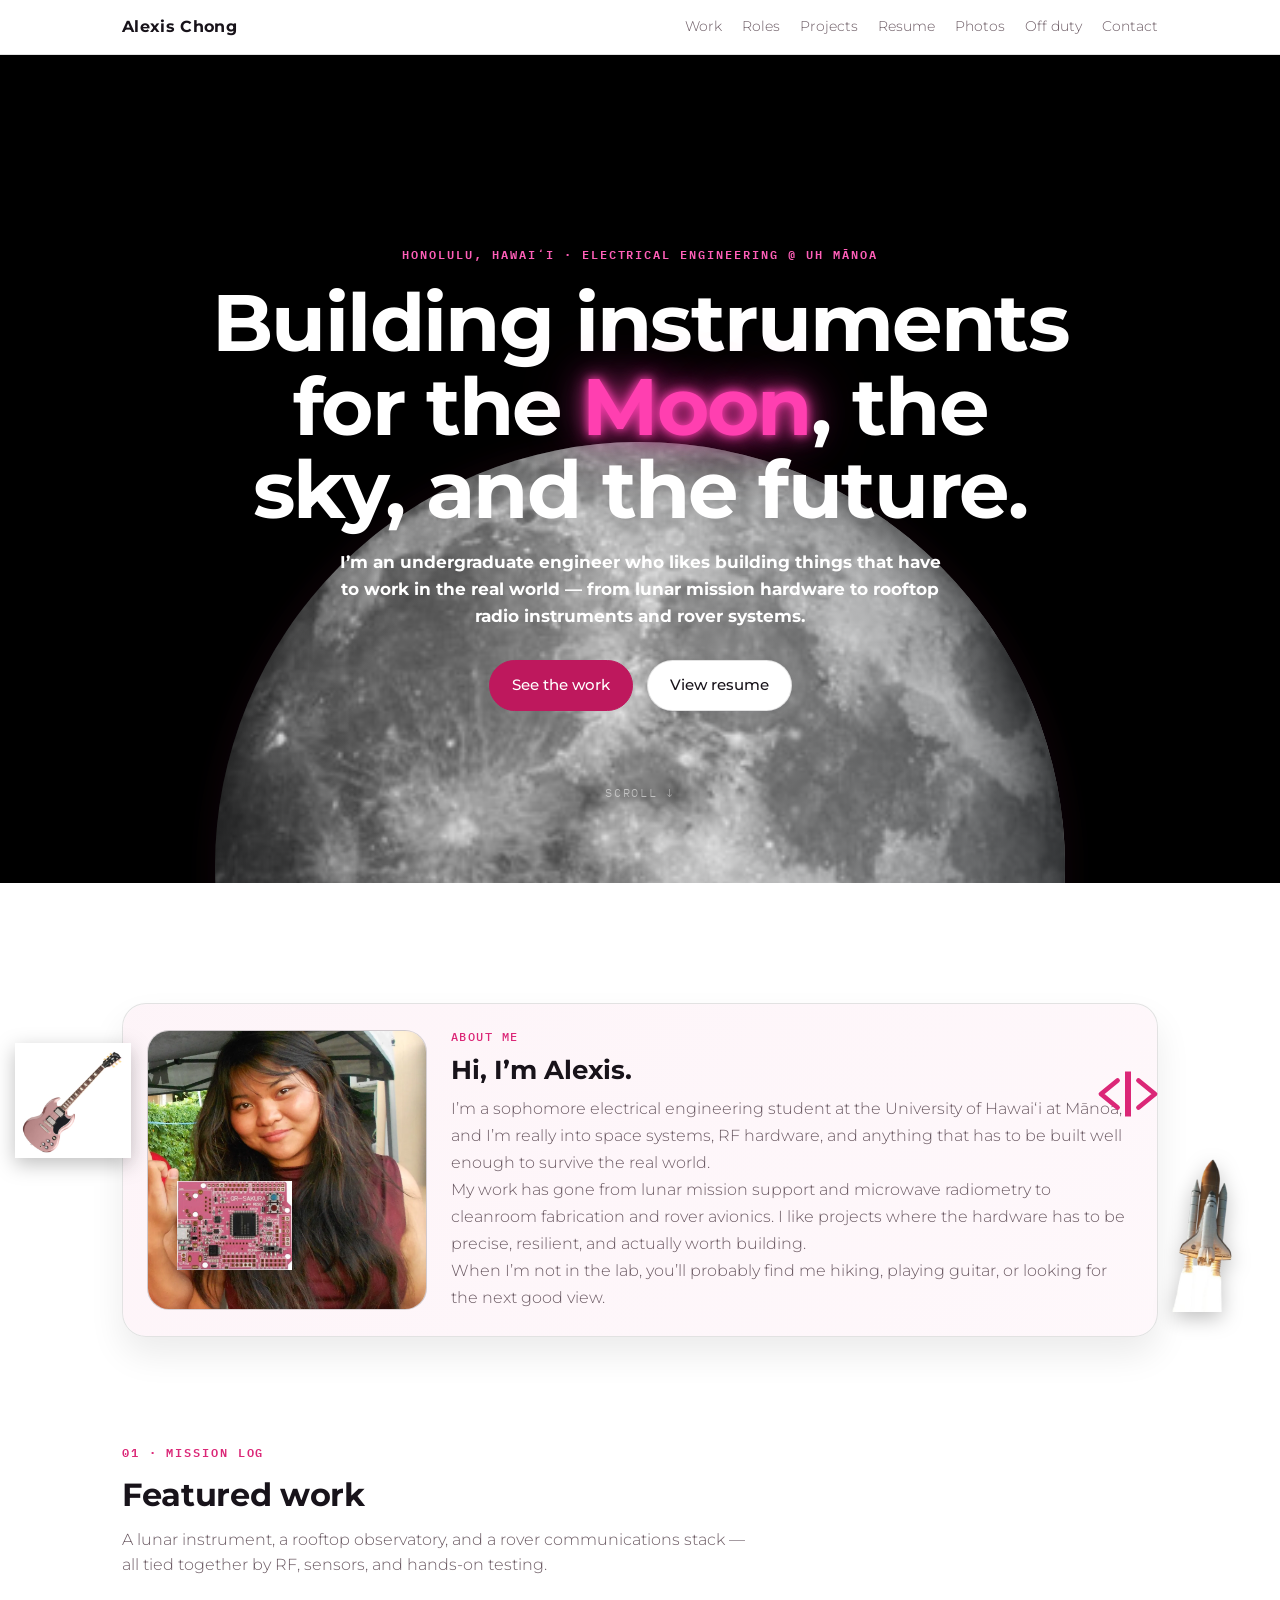
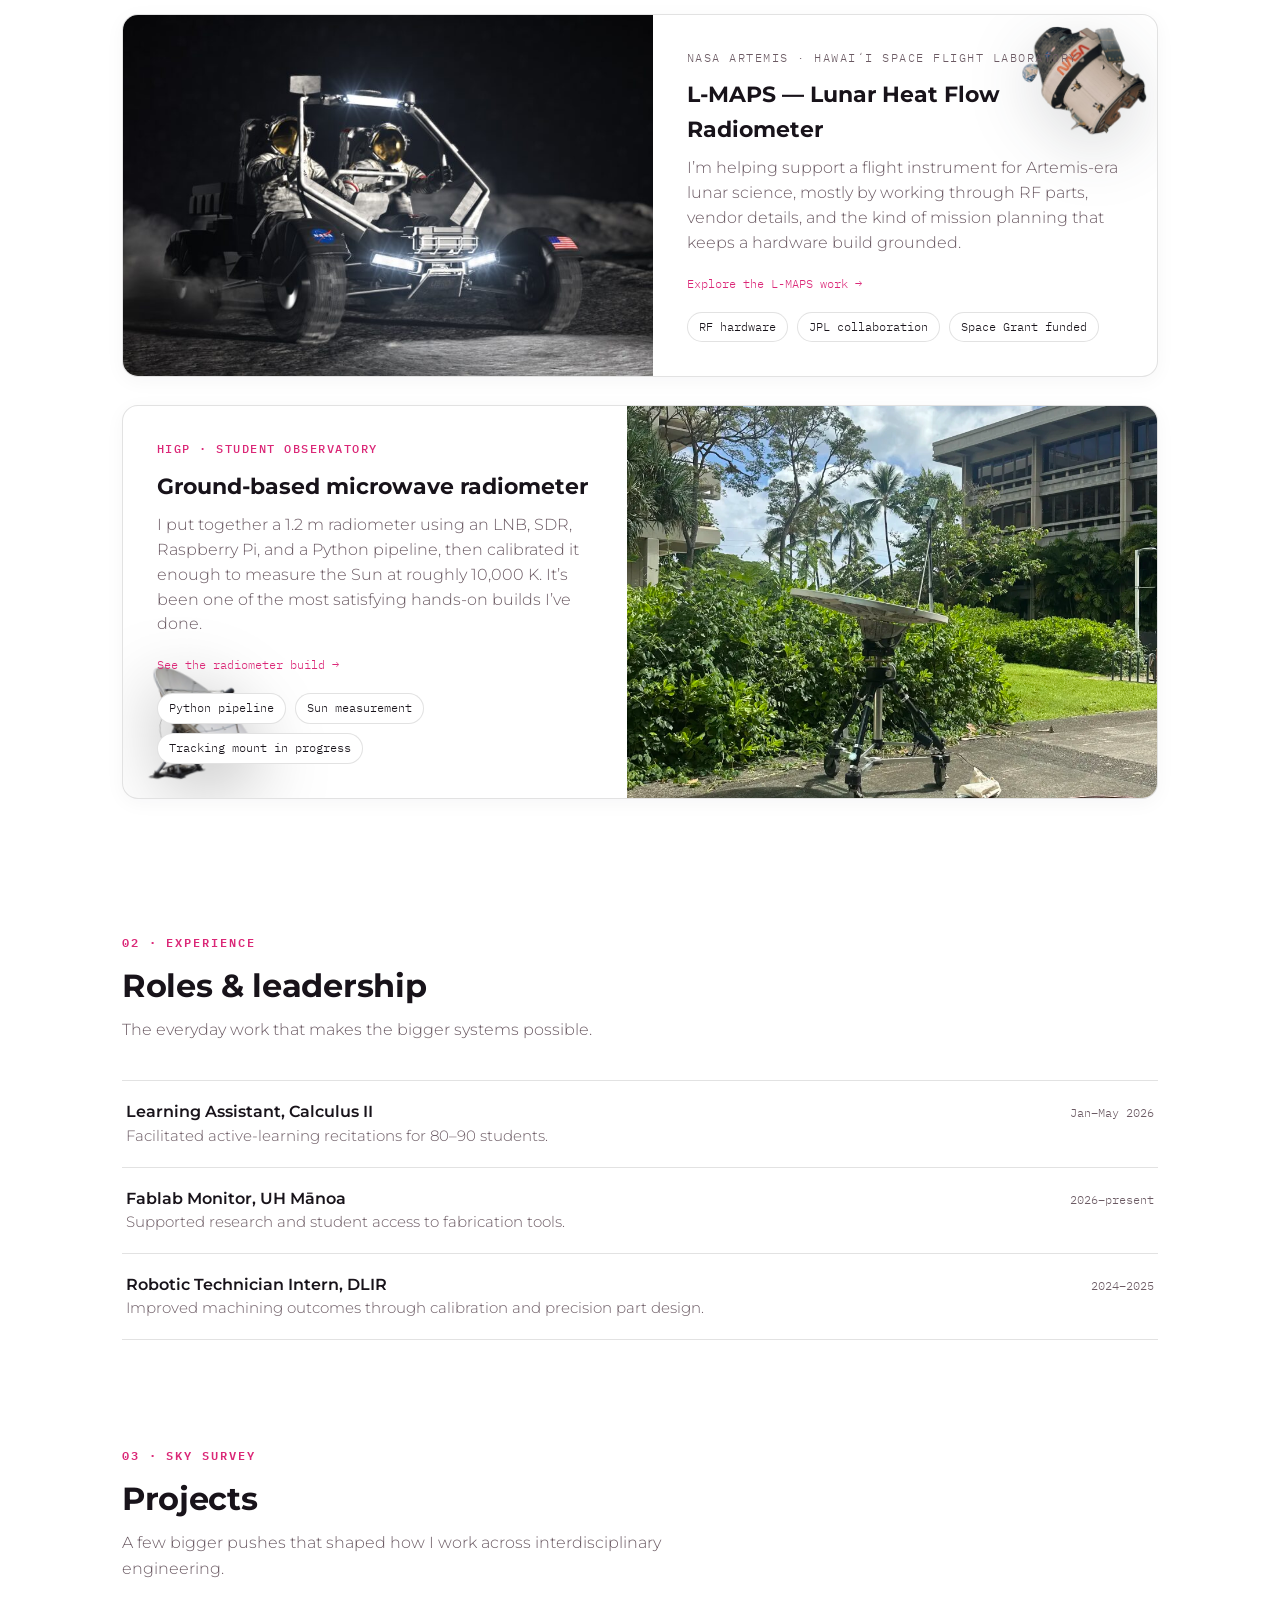
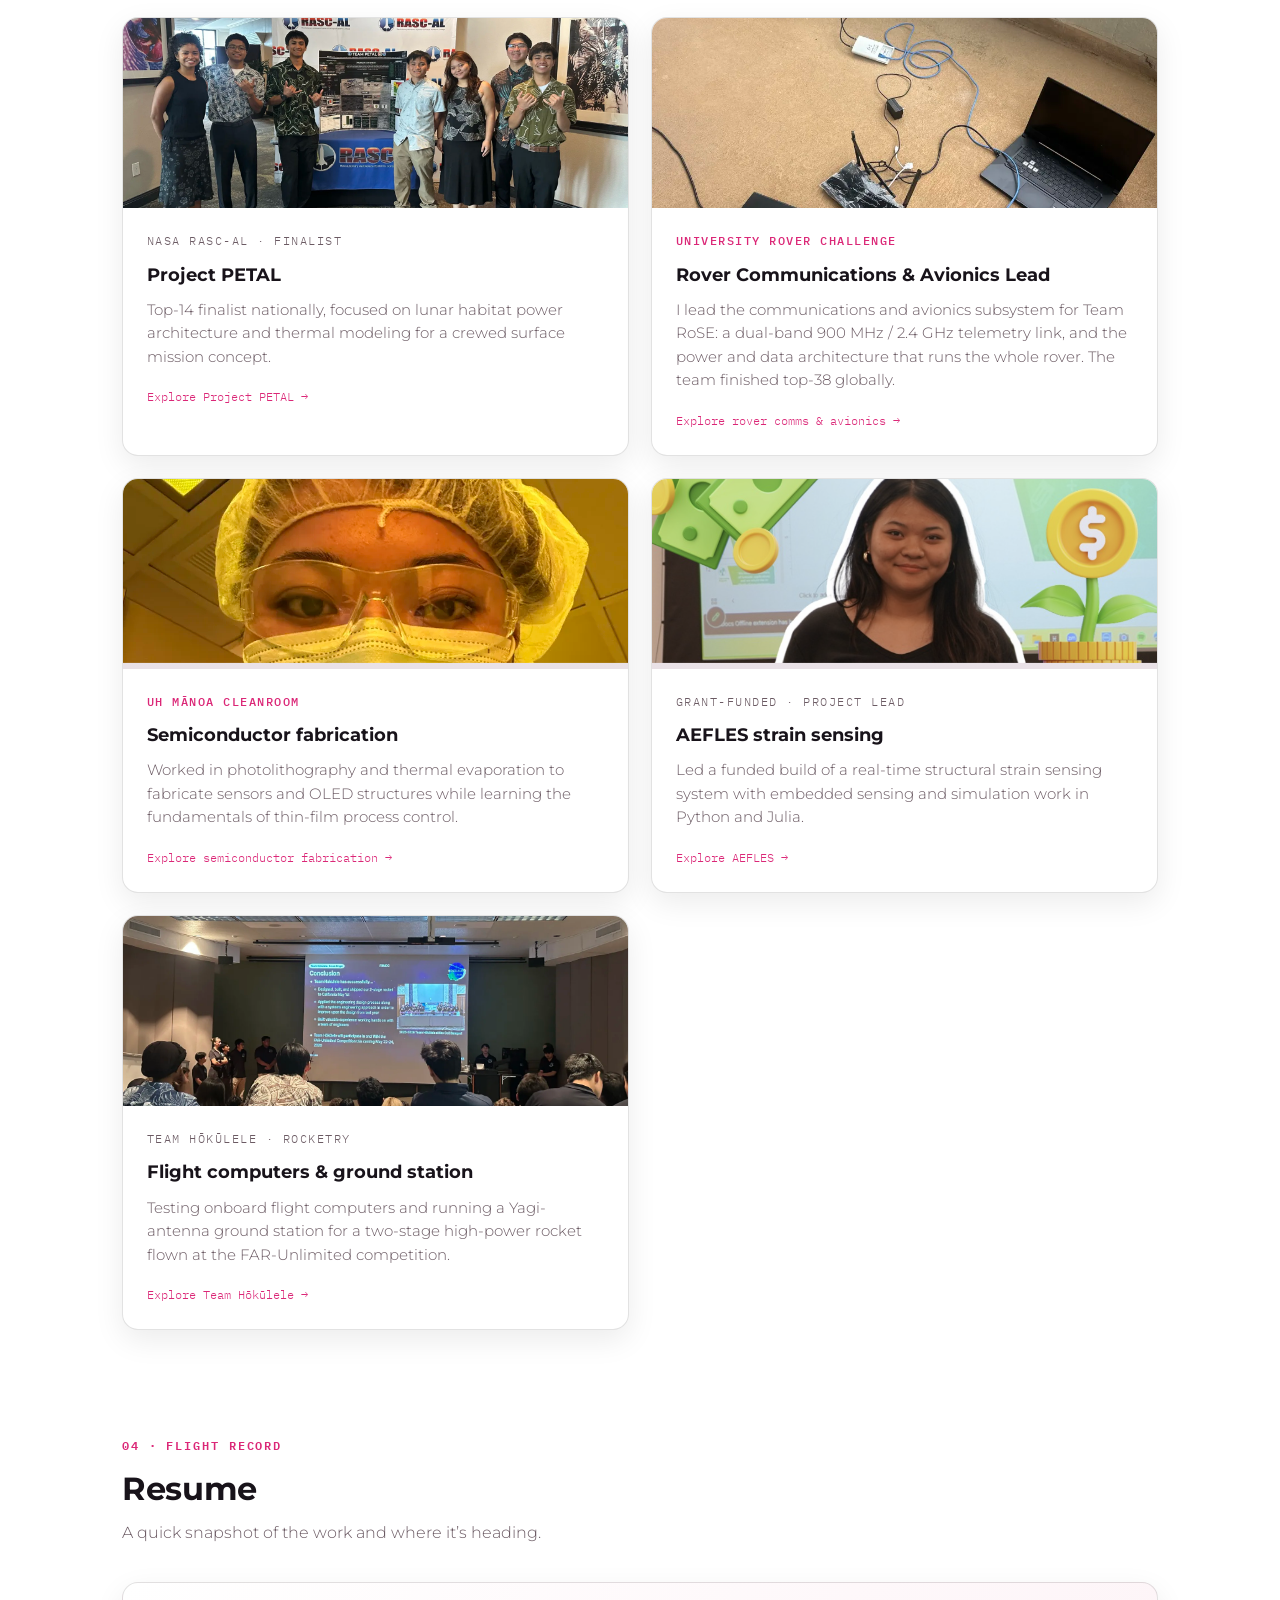
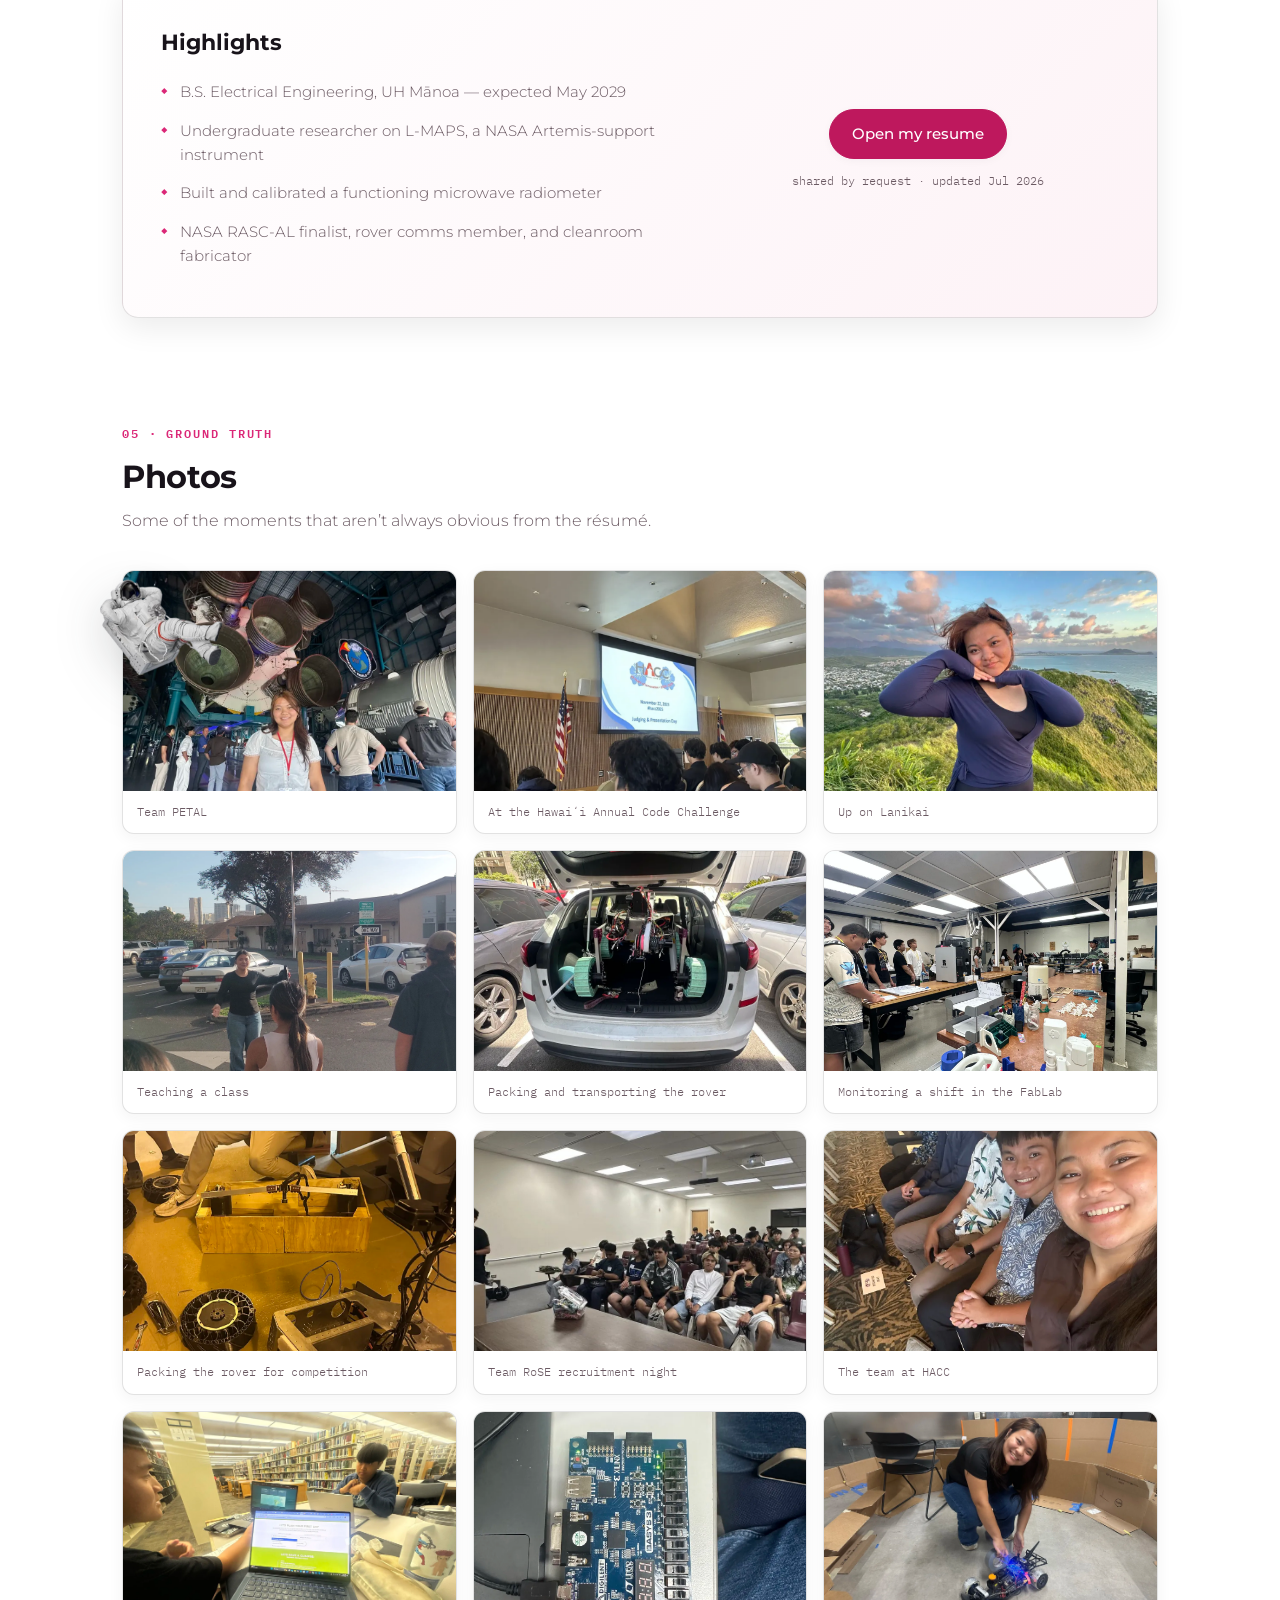
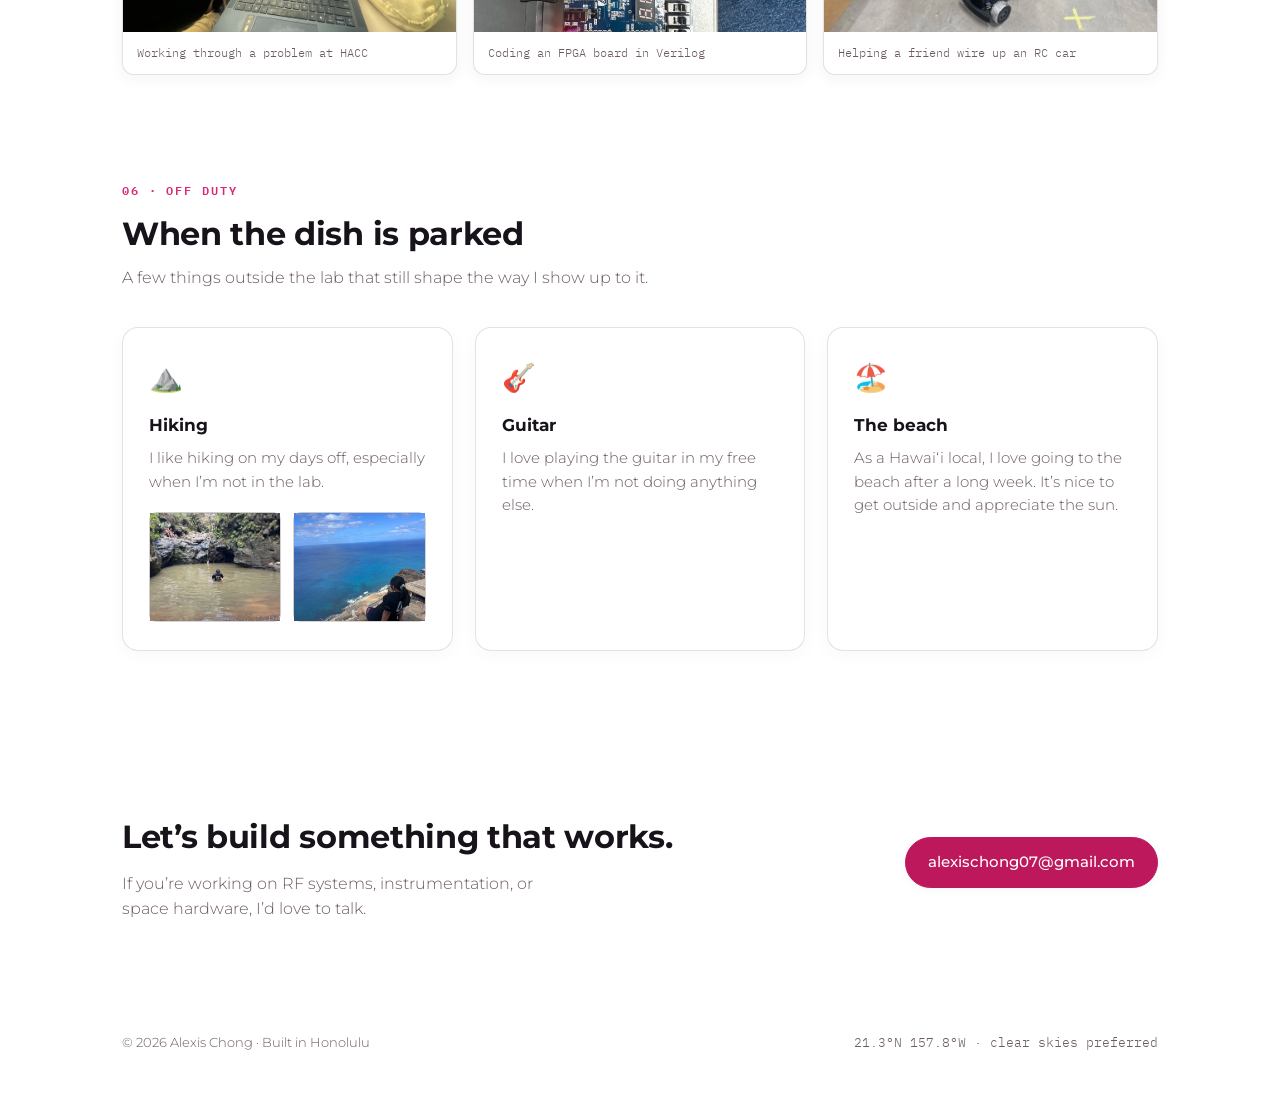
==== index.html @ 292c52f9 "Swap in pink guitar/PCB photos, fix gadget overlap and mobile About layout Replaces the blue guitar " ====
<!DOCTYPE html>
<html lang="en">
<head>
<meta charset="UTF-8">
<meta name="viewport" content="width=device-width, initial-scale=1.0">
<title>Alexis Chong</title>
<link rel="preconnect" href="https://fonts.googleapis.com">
<link rel="preconnect" href="https://fonts.gstatic.com" crossorigin>
<link href="https://fonts.googleapis.com/css2?family=Montserrat:wght@300;400;500;600;700&family=IBM+Plex+Mono:wght@400;500&display=swap" rel="stylesheet">
<style>
  :root{
    --space:#ffffff;        /* page background */
    --space-2:#fdf2f6;      /* soft pink-tinted surface */
    --card:#ffffff;         /* card surface */
    --line:rgba(20,16,20,0.12); /* soft divider lines */
    --moonlight:#18131a;    /* primary text, near-black */
    --dust:#6b5a63;         /* muted descriptive text */
    --solar:#be185d;        /* deep pink accent, used on filled buttons */
    --cold:#db2777;         /* pink highlight, used on text/links */
    --warm-star:#F7C978;    /* warm star accent */
    --radius:16px;
  }
  *{box-sizing:border-box;margin:0;padding:0}
  html{scroll-behavior:smooth}
  @media (prefers-reduced-motion: reduce){
    html{scroll-behavior:auto}
    *,*::before,*::after{animation:none!important;transition:none!important}
  }
  body{
    font-family:'Montserrat',system-ui,sans-serif;font-weight:300;
    background:#ffffff;
    color:var(--moonlight);line-height:1.6;
    overflow-x:hidden;
  }
  h1,h2,h3,.nav-name{font-family:'Montserrat',sans-serif}
  a{color:var(--cold)}
  a:focus-visible{outline:3px solid var(--solar);outline-offset:3px}
  .mono{font-family:'IBM Plex Mono',monospace}
  .wrap{max-width:1080px;margin:0 auto;padding:0 22px}

  /* ---------- nav ---------- */
  nav{position:sticky;top:0;z-index:20;background:rgba(255,255,255,0.86);backdrop-filter:blur(12px);border-bottom:1px solid var(--line)}
  .nav-in{display:flex;justify-content:space-between;align-items:center;padding:14px 22px;max-width:1080px;margin:0 auto}
  .nav-name{font-weight:700;letter-spacing:.02em;text-decoration:none;color:var(--moonlight)}
  .nav-links{display:flex;gap:20px;flex-wrap:wrap}
  .nav-links a{text-decoration:none;color:var(--dust);font-size:.9rem}
  .nav-links a:hover{color:var(--moonlight)}

  /* ---------- hero: the moon ---------- */
  header{position:relative;z-index:1;min-height:92vh;display:flex;flex-direction:column;justify-content:center;overflow:hidden;background:#000000}
  .moon {
    position: absolute;
    left: 50%;
    bottom: -32vw;
    transform: translate(var(--moontx, -50%), var(--moonty, 0px)) scale(var(--moonscale, 1));
    width: 74vw;
    max-width: 850px;
    aspect-ratio: 1;
    border-radius: 50%;
    background-color: transparent;
    /* Actual moon image file in this folder */
    background-image: url('Moon.png'), url('https://upload.wikimedia.org/wikipedia/commons/thumb/e/e1/FullMoon2010.jpg/1024px-FullMoon2010.jpg');
    background-repeat: no-repeat;
    background-size: 150%;
    background-position: center center;
    /* Soft atmospheric scatter shadow tailored for comfortable light mode */
    box-shadow: 0 10px 60px rgba(33, 37, 41, 0.12),
                0 0 40px rgba(219, 39, 119, 0.08),
                inset -20px -20px 60px rgba(0, 0, 0, 0.85);
    transition: transform 0.1s cubic-bezier(0.1, 0.8, 0.2, 1);
    will-change: transform;
  }
  .moon::before { 
    content: "";
    position: absolute;
    inset: 0;
    border-radius: 50%;
    background: radial-gradient(circle at 35% 35%, transparent 20%, rgba(33, 37, 41, 0.3) 55%, rgba(33, 37, 41, 0.8) 100%);
    opacity: 0.9;
    pointer-events: none;
  }
  .hero-copy{position:relative;z-index:2;text-align:center;padding:110px 22px 0}
  .hero-profile{position:relative;z-index:2;display:grid;grid-template-columns:minmax(220px,280px) 1fr;gap:24px;align-items:center;justify-content:center;margin:34px auto 0;padding:24px;max-width:1080px;background:rgba(255,255,255,0.9);backdrop-filter:blur(14px);border:1px solid var(--line);border-radius:24px;box-shadow:0 18px 35px rgba(0,0,0,0.08);}
  .hero-profile::before{content:'';position:absolute;inset:0;border-radius:24px;background:linear-gradient(135deg,rgba(219,39,119,0.05),rgba(236,72,153,0.04));pointer-events:none;}
  .hero-profile>*{position:relative;z-index:2}
  .profile-photo{min-height:260px;border-radius:22px;overflow:hidden;border:1px solid var(--line);background:rgba(0,0,0,0.04);}
  .profile-photo img{position:absolute;inset:0;width:100%;height:100%;object-fit:cover}
  .profile-photo.empty::after{content:attr(data-need);position:absolute;inset:0;display:flex;align-items:center;justify-content:center;text-align:center;padding:18px;font-family:'IBM Plex Mono',monospace;font-size:.88rem;color:var(--dust)}
  .profile-details h3{margin:0 0 12px;font-size:1.6rem;line-height:1.1}
  .profile-details p{margin:0;color:var(--dust);font-size:.99rem;line-height:1.7;max-width:100%}
  .profile-gadgets{position:absolute;inset:0;pointer-events:none}
  .gadget{position:absolute;width:140px;height:140px;border-radius:12px;border:none;background:transparent;box-shadow:none;display:flex;align-items:center;justify-content:center;text-align:center;padding:6px;font-family:'IBM Plex Mono',monospace;font-size:.82rem;color:var(--dust);transition:transform .25s ease,box-shadow .25s ease;pointer-events:auto;animation:floatGadget 7s ease-in-out infinite alternate;}
  .gadget:hover{transform:translateY(-6px) scale(1.05);box-shadow:0 24px 40px rgba(33,37,41,0.12)}
  .gadget:nth-child(1){top:8%;left:-120px}
  .gadget:nth-child(2){top:6%;right:-4%}
  .gadget:nth-child(3){bottom:12%;left:4%}
  .gadget:nth-child(4){bottom:12%;right:-12%}
  @keyframes floatGadget{from{transform:translateY(0px)}to{transform:translateY(-10px)}}
  .artemis-float{
    position:absolute;
    top:18px;
    right:18px;
    width:130px;
    max-width:34%;
    pointer-events:none;
    z-index:2;
    filter:drop-shadow(0 18px 32px rgba(33,37,41,0.16));
    transform:translate(10px,-10px) rotate(0deg) scale(1);
    opacity:1;
  }
  .satellite-dish{
    position:absolute;
    left:14px;
    bottom:18px;
    width:120px;
    max-width:24%;
    background:transparent;
    pointer-events:none;
    z-index:1;
    transform:rotate(-6deg);
    filter:drop-shadow(0 22px 38px rgba(0, 0, 0, 0.35));
  }

  .satellite-dish.blastoff{
    animation:blastoffDish 1.8s ease-out forwards;
  }

  @keyframes blastoffDish{
    0%{transform:rotate(-6deg) translate(0,0) scale(1);opacity:1}
    40%{transform:rotate(-3deg) translate(6px,16px) scale(1.02);opacity:1}
    70%{transform:rotate(-2deg) translate(24px,82px) scale(1.06);opacity:1}
    100%{transform:rotate(0deg) translate(72px,220px) scale(1.12);opacity:0.1}
  }
  .artemis-float.blastoff{
    animation:blastoff 1.1s ease-in-out forwards;
  }
  @keyframes blastoff{
    0%{transform:translate(10px,-10px) rotate(0deg) scale(1);opacity:1}
    40%{transform:translate(16px,-34px) rotate(6deg) scale(1.08);opacity:1}
    70%{transform:translate(40px,-120px) rotate(10deg) scale(1.16);opacity:0.8}
    100%{transform:translate(120px,-280px) rotate(15deg) scale(1.3);opacity:0}
  }
  .eyebrow{font-family:'IBM Plex Mono',monospace;font-size:.78rem;letter-spacing:.16em;color:#ff5fb8;text-transform:uppercase;font-weight:600}
  h1{font-size:clamp(2.7rem,7.5vw,5rem);font-weight:700;letter-spacing:-.02em;line-height:1.04;margin:16px auto 18px;max-width:860px;color:#ffffff}
  h1 .glow{
    color:#ff3fb0;
    text-shadow:
      0 0 8px rgba(255,63,176,0.95),
      0 0 18px rgba(255,63,176,0.8),
      0 0 36px rgba(255,63,176,0.6),
      0 0 64px rgba(255,63,176,0.4);
  }
  .tagline{max-width:620px;margin:0 auto;color:#ffffff;font-size:1.06rem;font-weight:700}
  .hero-ctas{margin-top:30px;display:flex;gap:14px;justify-content:center;flex-wrap:wrap;align-items:center}

  .btn{
    display:inline-block;padding:12px 22px;border-radius:999px;text-decoration:none;
    font-weight:500;font-size:.95rem;
    border:1.5px solid var(--line);color:var(--moonlight);background:var(--card);
    box-shadow: 0 2px 8px rgba(33, 37, 41, 0.04);
    transition:transform .15s ease, background .15s ease, border-color .15s ease, box-shadow .15s ease;
  }
  .btn:hover{transform:translateY(-2px);border-color:var(--cold);box-shadow: 0 4px 12px rgba(219, 39, 119, 0.12)}
  .btn.primary{background:var(--solar);border-color:var(--solar);color:#ffffff}
  .btn.primary:hover{background:#9d174d;border-color:#9d174d;box-shadow: 0 4px 12px rgba(33, 37, 41, 0.15)}
  .scroll-hint{position:relative;z-index:2;text-align:center;margin-top:8vh;color:rgba(255,255,255,0.55);font-family:'IBM Plex Mono',monospace;font-size:.75rem;letter-spacing:.14em}

  /* ---------- sections ---------- */
  main{position:relative;z-index:1;display:flex;flex-direction:column}
  #about{order:1}
  #work{order:2}
  #experience{order:3}
  #projects{order:4}
  #resume{order:5}
  #photos{order:6}
  #offduty{order:7}
  #contact{order:8}
  section{padding:86px 0 20px}
  .sec-eyebrow{font-family:'IBM Plex Mono',monospace;font-size:.74rem;letter-spacing:.16em;text-transform:uppercase;color:var(--cold);font-weight:600}
  h2{font-size:2rem;font-weight:700;letter-spacing:-.01em;margin:8px 0 6px;color:var(--moonlight)}
  .sec-note{color:var(--dust);max-width:640px;margin-bottom:36px}

  .feature{
    position:relative;
    display:grid;grid-template-columns:1.05fr 1fr;
    background:var(--card);border:1px solid var(--line);border-radius:var(--radius);
    overflow:hidden;margin-bottom:28px;
    box-shadow: 0 4px 20px rgba(33, 37, 41, 0.04);
  }
  .artemis-float{
    position:absolute;
    top:18px;
    right:18px;
    width:130px;
    max-width:34%;
    pointer-events:none;
    z-index:2;
    filter:drop-shadow(0 18px 32px rgba(33,37,41,0.16));
    transform:translate(10px,-10px) rotate(0deg) scale(1);
    opacity:1;
  }
  @media (max-width: 900px) {
    .artemis-float{display:none}
  }
  .feature:nth-of-type(even){grid-template-columns:1fr 1.05fr}
  .feature:nth-of-type(even) .shot{order:2}
  .shot{position:relative;min-height:280px;background:linear-gradient(180deg,#f3edf0,#e9e1e6);}
  .shot img{position:absolute;inset:0;width:100%;height:100%;object-fit:cover}
  .shot.empty::after{
    content:attr(data-need);
    position:absolute;inset:14px;border:2px dashed var(--line);border-radius:12px;
    display:flex;align-items:center;justify-content:center;text-align:center;padding:20px;
    font-family:'IBM Plex Mono',monospace;font-size:.8rem;color:var(--dust);
  }
  .feat-body{padding:34px;display:flex;flex-direction:column;position:relative;z-index:2}
  .tag{font-family:'IBM Plex Mono',monospace;font-size:.72rem;letter-spacing:.13em;text-transform:uppercase;color:var(--dust);margin-bottom:10px}
  .tag.cold{color:var(--cold);font-weight:500}
  h3{font-size:1.35rem;font-weight:700;margin-bottom:10px;color:var(--moonlight)}
  .feat-body p{color:var(--dust);font-size:.97rem}
  .facts{margin-top:auto;padding-top:18px;display:flex;gap:9px;flex-wrap:wrap}
  .fact{font-family:'IBM Plex Mono',monospace;font-size:.73rem;padding:5px 11px;border:1px solid var(--line);border-radius:999px;color:var(--moonlight);background:var(--space)}

  .grid{display:grid;grid-template-columns:repeat(2,1fr);gap:22px}
  .cardp{background:#ffffff;border:1px solid var(--line);border-radius:var(--radius);overflow:hidden;display:flex;flex-direction:column;box-shadow: 0 10px 30px rgba(0,0,0,0.08)}
  .cardp .shot{min-height:190px}
  .cardp .feat-body{padding:24px}
  .cardp h3{font-size:1.1rem}
  .cardp p{font-size:.92rem}
  .detail-link{display:inline-block;margin-top:18px;font-family:'IBM Plex Mono',monospace;font-size:.78rem;text-decoration:none;color:var(--cold)}
  .detail-link:hover{text-decoration:underline}

  .also{margin-top:38px;border-top:1px solid var(--line)}
  .also-row{display:grid;grid-template-columns:1fr auto;gap:8px;padding:18px 4px;border-bottom:1px solid var(--line);align-items:baseline}
  .also-row strong{font-weight:600;color:var(--moonlight)}
  .also-row span{display:block;color:var(--dust);font-size:.92rem}
  .also-row .mono{color:var(--dust);font-size:.78rem;white-space:nowrap}

  /* ---------- resume ---------- */
  .resume-card{
    background:linear-gradient(135deg, #ffffff, var(--space-2));
    border:1px solid var(--line);border-radius:var(--radius);padding:42px 38px;
    display:grid;grid-template-columns:1.3fr 1fr;gap:34px;align-items:center;
    box-shadow: 0 10px 30px rgba(0, 0, 0, 0.08);
  }
  .resume-list{list-style:none;margin-top:14px}
  .resume-list li{display:flex;gap:12px;padding:7px 0;color:var(--dust);font-size:.95rem}
  .resume-list li::before{content:"◆";color:var(--cold);font-size:.7rem;line-height:1.9}
  .resume-side{text-align:center}
  .resume-side .mono{display:block;color:var(--dust);font-size:.78rem;margin-top:12px}

  /* ---------- gallery ---------- */
  .gallery-wrap{position:relative}
  .gallery{display:grid;grid-template-columns:repeat(3,1fr);gap:16px}
  .gallery figure{background:#ffffff;border:1px solid var(--line);border-radius:12px;overflow:hidden;box-shadow: 0 4px 15px rgba(33, 37, 41, 0.05)}
  .gallery figure img{display:block;width:100%;height:220px;object-fit:cover}
  .gallery figcaption{padding:12px 14px;font-family:'IBM Plex Mono',monospace;font-size:.76rem;color:var(--dust);line-height:1.5}

  /* ---------- off duty ---------- */
  .fun-grid{display:grid;grid-template-columns:repeat(3,1fr);gap:22px;position:relative;z-index:2}
  .fun{background:var(--card);border:1px solid var(--line);border-radius:var(--radius);padding:28px 26px;position:relative;box-shadow: 0 4px 20px rgba(33, 37, 41, 0.03)}
  .fun .emoji{font-size:1.7rem}
  .fun h3{font-size:1.08rem;margin:12px 0 8px;color:var(--moonlight)}
  .fun p,.fun li{color:var(--dust);font-size:.93rem}
  .fun ul{list-style:none;margin-top:6px}
  .fun li{padding:4px 0}
  .fun li::before{content:"— "}
  .hiking-pics{display:grid;grid-template-columns:1fr 1fr;gap:12px;margin-top:18px}
  .hiking-pics .shot{min-height:110px;border-radius:8px;border:1px solid var(--line)}
  .hiking-pics .shot.empty::after{font-size:.65rem;padding:8px}

  /* Floating Astronaut Integration */
  .floating-astronaut {
    position: absolute;
    left: -36px;
    top: -36px;
    width: 150px;
    height: auto;
    pointer-events: none;
    z-index: 10;
    filter: drop-shadow(0 14px 24px rgba(33,37,41,0.18));
    animation: floatAstronaut 8s ease-in-out infinite;
  }
  @keyframes floatAstronaut {
    0% { transform: translateY(0px) rotate(0deg); }
    50% { transform: translateY(-15px) rotate(4deg); }
    100% { transform: translateY(0px) rotate(0deg); }
  }
  @media (max-width: 900px) {
    .floating-astronaut {
      width: 100px;
      top: -20px;
      left: -14px;
    }
  }

  /* ---------- contact/footer ---------- */
  .contact-card{padding:46px 0;display:flex;flex-wrap:wrap;gap:26px;align-items:center;justify-content:space-between}
  .contact-card p{color:var(--dust);max-width:460px;margin-top:8px}
  footer{order:9;padding:44px 0 50px;color:var(--dust);font-size:.84rem;display:flex;justify-content:space-between;flex-wrap:wrap;gap:10px}

  @media (max-width:820px){
    .feature,.feature:nth-of-type(even){grid-template-columns:1fr}
    .feature:nth-of-type(even) .shot{order:0}
    .grid,.fun-grid{grid-template-columns:1fr}
    .gallery{grid-template-columns:repeat(2,1fr)}
    .resume-card{grid-template-columns:1fr}
    .nav-links{display:none}
    .also-row{grid-template-columns:1fr}
    .moon{width:130vw;bottom:-58vw}
    .hero-profile{grid-template-columns:1fr}
    .profile-photo{min-height:320px}
    .profile-gadgets{display:none}
  }
</style>
</head>
<body>
<nav>
  <div class="nav-in">
    <a class="nav-name" href="#top">Alexis Chong</a>
    <div class="nav-links">
      <a href="#work">Work</a>
      <a href="#experience">Roles</a>
      <a href="#projects">Projects</a>
      <a href="#resume">Resume</a>
      <a href="#photos">Photos</a>
      <a href="#offduty">Off duty</a>
      <a href="#contact">Contact</a>
    </div>
  </div>
</nav>

<header id="top">
  <div class="hero-copy">
    <div class="eyebrow">Honolulu, Hawai&#699;i &middot; Electrical Engineering @ UH M&#257;noa</div>
    <h1>Building instruments<br>for the <span class="glow">Moon</span>, the sky, and the future.</h1>
    <p class="tagline">I’m an undergraduate engineer who likes building things that have to work in the real world — from lunar mission hardware to rooftop radio instruments and rover systems.</p>
    <div class="hero-ctas">
      <a class="btn primary" href="#work">See the work</a>
      <a class="btn" href="#resume">View resume</a>
    </div>
  </div>
  <div class="scroll-hint">SCROLL &darr;</div>
  <div class="moon" id="moon" aria-hidden="true"></div>
</header>

<main class="wrap">
  <section id="about">
    <div class="hero-profile">
      <figure class="profile-photo shot">
        <img src="Alexis.webp" alt="Portrait of Alexis Chong" onerror="this.parentElement.classList.add('empty');this.remove()">
      </figure>
      <div class="profile-details">
        <div class="tag cold">About me</div>
        <h3>Hi, I’m Alexis.</h3>
        <p>I’m a sophomore electrical engineering student at the University of Hawai&#699;i at M&#257;noa, and I’m really into space systems, RF hardware, and anything that has to be built well enough to survive the real world.</p>
        <p>My work has gone from lunar mission support and microwave radiometry to cleanroom fabrication and rover avionics. I like projects where the hardware has to be precise, resilient, and actually worth building.</p>
        <p>When I’m not in the lab, you’ll probably find me hiking, playing guitar, or looking for the next good view.</p>
      </div>
      <div class="profile-gadgets" aria-hidden="true">
        <div class="gadget" title="Guitar">
          <img src="guitar gadget.jpg" alt="Guitar" style="width:90%;height:auto;object-fit:cover;filter:drop-shadow(0 6px 10px rgba(0,0,0,0.25))">
        </div>
        <div class="gadget" title="Coding">
          <svg width="72" height="72" viewBox="0 0 24 24" fill="none" xmlns="http://www.w3.org/2000/svg" aria-hidden="true">
            <path d="M8.5 7.5L3 12l5.5 4.5" stroke="#db2777" stroke-width="1.6" stroke-linecap="round" stroke-linejoin="round"/>
            <path d="M15.5 7.5L21 12l-5.5 4.5" stroke="#db2777" stroke-width="1.6" stroke-linecap="round" stroke-linejoin="round"/>
            <path d="M13 4.5H11v15h2v-15z" fill="#db2777"/>
          </svg>
        </div>
        <div class="gadget" title="PCB">
          <img src="PCB gadget.jpg" alt="PCB" style="width:90%;height:auto;object-fit:cover;filter:drop-shadow(0 6px 10px rgba(0,0,0,0.25))">
        </div>
        <div class="gadget" title="Rocket">
          <img src="Rocket.png" alt="Rocket" style="width:90%;height:auto;object-fit:cover;filter:drop-shadow(0 6px 10px rgba(0,0,0,0.25))">
        </div>
      </div>
    </div>
  </section>

  <section id="work">
    <div class="sec-eyebrow">01 &middot; Mission log</div>
    <h2>Featured work</h2>
    <p class="sec-note">A lunar instrument, a rooftop observatory, and a rover communications stack — all tied together by RF, sensors, and hands-on testing.</p>

    <article class="feature">
      <figure class="shot">
        <img src="L-MAPS.jpeg" alt="L-MAPS mission imagery" onerror="this.parentElement.classList.add('empty');this.remove()">
      </figure>
      <img class="artemis-float" src="Artemis.png" alt="Artemis spacecraft floating near the L-MAPS instrument" onerror="this.remove()">
      <div class="feat-body">
        <div class="tag">NASA Artemis &middot; Hawai&#699;i Space Flight Laboratory</div>
        <h3>L-MAPS — Lunar Heat Flow Radiometer</h3>
        <p>I’m helping support a flight instrument for Artemis-era lunar science, mostly by working through RF parts, vendor details, and the kind of mission planning that keeps a hardware build grounded.</p>
        <a class="detail-link" href="l-maps.html">Explore the L-MAPS work &rarr;</a>
        <div class="facts">
          <span class="fact">RF hardware</span>
          <span class="fact">JPL collaboration</span>
          <span class="fact">Space Grant funded</span>
        </div>
      </div>
    </article>

    <article class="feature">
      <figure class="shot" data-need="add photo → images/radiometer.jpg">
        <img src="Ground Microwave Radiometer.webp" alt="Ground-based microwave radiometer" onerror="this.parentElement.classList.add('empty');this.remove()">
      </figure>
      <div class="feat-body">
        <div class="tag cold">HIGP &middot; Student observatory</div>
        <h3>Ground-based microwave radiometer</h3>
        <p>I put together a 1.2 m radiometer using an LNB, SDR, Raspberry Pi, and a Python pipeline, then calibrated it enough to measure the Sun at roughly 10,000 K. It’s been one of the most satisfying hands-on builds I’ve done.</p>
        <a class="detail-link" href="microwave-radiometer.html">See the radiometer build &rarr;</a>
        <div class="facts">
          <span class="fact">Python pipeline</span>
          <span class="fact">Sun measurement</span>
          <span class="fact">Tracking mount in progress</span>
        </div>
      </div>
      <img class="satellite-dish" src="Satellite dish.png" alt="Hovering satellite dish" onerror="this.remove()">
    </article>
  </section>

  <section id="experience">
    <div class="sec-eyebrow">02 &middot; Experience</div>
    <h2>Roles &amp; leadership</h2>
    <p class="sec-note">The everyday work that makes the bigger systems possible.</p>
    <div class="also">
      <div class="also-row">
        <div><strong>Learning Assistant, Calculus II</strong><span>Facilitated active-learning recitations for 80–90 students.</span></div>
        <div class="mono">Jan–May 2026</div>
      </div>
      <div class="also-row">
        <div><strong>Fablab Monitor, UH M&#257;noa</strong><span>Supported research and student access to fabrication tools.</span></div>
        <div class="mono">2026–present</div>
      </div>
      <div class="also-row">
        <div><strong>Robotic Technician Intern, DLIR</strong><span>Improved machining outcomes through calibration and precision part design.</span></div>
        <div class="mono">2024–2025</div>
      </div>
    </div>
  </section>

  <section id="projects">
    <div class="sec-eyebrow">03 &middot; Sky survey</div>
    <h2>Projects</h2>
    <p class="sec-note">A few bigger pushes that shaped how I work across interdisciplinary engineering.</p>

    <div class="grid">
      <article class="cardp">
        <figure class="shot">
          <img src="Team Petal.webp" alt="Project PETAL team" onerror="this.parentElement.classList.add('empty');this.remove()">
        </figure>
        <div class="feat-body">
          <div class="tag">NASA RASC-AL &middot; Finalist</div>
          <h3>Project PETAL</h3>
          <p>Top-14 finalist nationally, focused on lunar habitat power architecture and thermal modeling for a crewed surface mission concept.</p>
          <a class="detail-link" href="project-petal.html">Explore Project PETAL &rarr;</a>
        </div>
      </article>

      <article class="cardp">
        <figure class="shot">
          <img src="Rover Comms.webp" alt="Rover communications" onerror="this.parentElement.classList.add('empty');this.remove()">
        </figure>
        <div class="feat-body">
          <div class="tag cold">University Rover Challenge</div>
          <h3>Rover Communications &amp; Avionics Lead</h3>
          <p>I lead the communications and avionics subsystem for Team RoSE: a dual-band 900&nbsp;MHz / 2.4&nbsp;GHz telemetry link, and the power and data architecture that runs the whole rover. The team finished top-38 globally.</p>
          <a class="detail-link" href="rover-comms-avionics.html">Explore rover comms &amp; avionics &rarr;</a>
        </div>
      </article>

      <article class="cardp">
        <figure class="shot">
          <img src="Semiconductor Fabrication.webp" alt="Semiconductor fabrication" style="object-position:center 18%;transform:translateY(-8px) scale(1.02);" onerror="this.parentElement.classList.add('empty');this.remove()">
        </figure>
        <div class="feat-body">
          <div class="tag cold">UH M&#257;noa cleanroom</div>
          <h3>Semiconductor fabrication</h3>
          <p>Worked in photolithography and thermal evaporation to fabricate sensors and OLED structures while learning the fundamentals of thin-film process control.</p>
          <a class="detail-link" href="semiconductor-fabrication.html">Explore semiconductor fabrication &rarr;</a>
        </div>
      </article>

      <article class="cardp">
        <figure class="shot">
          <img src="AEFLES.png" alt="Receiving the grant award that funded the AEFLES project" style="object-position:center 18%;transform:translateY(-8px) scale(1.02);" onerror="this.parentElement.classList.add('empty');this.remove()">
        </figure>
        <div class="feat-body">
          <div class="tag">Grant-funded &middot; project lead</div>
          <h3>AEFLES strain sensing</h3>
          <p>Led a funded build of a real-time structural strain sensing system with embedded sensing and simulation work in Python and Julia.</p>
          <a class="detail-link" href="aefles-strain-sensing.html">Explore AEFLES &rarr;</a>
        </div>
      </article>

      <article class="cardp">
        <figure class="shot">
          <img src="Team Hokulele final presentation.webp" alt="Team Hokulele" onerror="this.parentElement.classList.add('empty');this.remove()">
        </figure>
        <div class="feat-body">
          <div class="tag">Team H&#333;k&#363;lele &middot; Rocketry</div>
          <h3>Flight computers &amp; ground station</h3>
          <p>Testing onboard flight computers and running a Yagi-antenna ground station for a two-stage high-power rocket flown at the FAR-Unlimited competition.</p>
          <a class="detail-link" href="team-hokulele.html">Explore Team H&#333;k&#363;lele &rarr;</a>
        </div>
      </article>
    </div>
  </section>

  <section id="resume">
    <div class="sec-eyebrow">04 &middot; Flight record</div>
    <h2>Resume</h2>
    <p class="sec-note">A quick snapshot of the work and where it’s heading.</p>
    <div class="resume-card">
      <div>
        <h3>Highlights</h3>
        <ul class="resume-list">
          <li>B.S. Electrical Engineering, UH M&#257;noa — expected May 2029</li>
          <li>Undergraduate researcher on L-MAPS, a NASA Artemis-support instrument</li>
          <li>Built and calibrated a functioning microwave radiometer</li>
          <li>NASA RASC-AL finalist, rover comms member, and cleanroom fabricator</li>
        </ul>
      </div>
      <div class="resume-side">
        <a class="btn primary" href="https://drive.google.com/file/d/1xn8TT-bGbycK9Ma6-P9hTbKlUeRjtUId/view?usp=sharing" target="_blank" rel="noopener noreferrer">Open my resume</a>
        <span class="mono">shared by request &middot; updated Jul 2026</span>
      </div>
    </div>
  </section>

  <section id="photos">
    <div class="sec-eyebrow">05 &middot; Ground truth</div>
    <h2>Photos</h2>
    <p class="sec-note">Some of the moments that aren’t always obvious from the résumé.</p>
    <div class="gallery-wrap">
    <img src="Astronaut.png" class="floating-astronaut" alt="Astronaut floating over the photo gallery" onerror="this.parentElement.classList.add('empty');this.remove()">
    <div class="gallery">
      <figure><img src="Random Images Team Petal.webp" alt="Team Petal" onerror="this.closest('figure').remove()"><figcaption>Team PETAL</figcaption></figure>
      <figure><img src="Random Images Hawaii Annual Code Challenge.png" alt="Hawaii Annual Code Challenge" onerror="this.closest('figure').remove()"><figcaption>At the Hawai&#699;i Annual Code Challenge</figcaption></figure>
      <figure><img src="Random Images Up on Lanikai.webp" alt="Up on Lanikai" onerror="this.closest('figure').remove()"><figcaption>Up on Lanikai</figcaption></figure>
      <figure><img src="Random Images Teaching a Class.webp" alt="Teaching a class" onerror="this.closest('figure').remove()"><figcaption>Teaching a class</figcaption></figure>
      <figure><img src="Random Images Transporting the Rover.webp" alt="Packing and transporting the rover" onerror="this.closest('figure').remove()"><figcaption>Packing and transporting the rover</figcaption></figure>
      <figure><img src="FabLab Monitoring.webp" alt="Monitoring a shift in the UH M&#257;noa FabLab" onerror="this.closest('figure').remove()"><figcaption>Monitoring a shift in the FabLab</figcaption></figure>
      <figure><img src="Rover packing.webp" alt="Packing the rover for competition" onerror="this.closest('figure').remove()"><figcaption>Packing the rover for competition</figcaption></figure>
      <figure><img src="Team RoSE recruitment meeting.jpg" alt="Team RoSE recruitment meeting" onerror="this.closest('figure').remove()"><figcaption>Team RoSE recruitment night</figcaption></figure>
      <figure><img src="Team at Hawaii Annual Code Challenge.webp" alt="The team at the Hawaii Annual Code Challenge" onerror="this.closest('figure').remove()"><figcaption>The team at HACC</figcaption></figure>
      <figure><img src="Working on Hawaii Annual Code Challenge.webp" alt="Working through a problem at the Hawaii Annual Code Challenge" onerror="this.closest('figure').remove()"><figcaption>Working through a problem at HACC</figcaption></figure>
      <figure><img src="FPGA Verilog board coding.webp" alt="Coding an FPGA dev board in Verilog" onerror="this.closest('figure').remove()"><figcaption>Coding an FPGA board in Verilog</figcaption></figure>
      <figure><img src="RC car electronics help.webp" alt="Wiring up a small RC car's electronics as a favor for a friend" onerror="this.closest('figure').remove()"><figcaption>Helping a friend wire up an RC car</figcaption></figure>
    </div>
    </div>
  </section>

  <section id="offduty">
    <div class="sec-eyebrow">06 &middot; Off duty</div>
    <h2>When the dish is parked</h2>
    <p class="sec-note">A few things outside the lab that still shape the way I show up to it.</p>
    <div class="fun-grid">
      <div class="fun">
        <div class="emoji">⛰️</div>
        <h3>Hiking</h3>
        <p>I like hiking on my days off, especially when I’m not in the lab.</p>
        <div class="hiking-pics">
          <figure class="shot"><img src="Hiking.webp" alt="Hiking" onerror="this.parentElement.classList.add('empty');this.remove()"></figure>
          <figure class="shot"><img src="Hiking (2).webp" alt="Hiking 2" onerror="this.parentElement.classList.add('empty');this.remove()"></figure>
        </div>
      </div>
      <div class="fun">
        <div class="emoji">🎸</div>
        <h3>Guitar</h3>
        <p>I love playing the guitar in my free time when I’m not doing anything else.</p>
      </div>
      <div class="fun">
        <div class="emoji">🏖️</div>
        <h3>The beach</h3>
        <p>As a Hawai&#699;i local, I love going to the beach after a long week. It’s nice to get outside and appreciate the sun.</p>
      </div>
    </div>
  </section>

  <section id="contact">
    <div class="contact-card">
      <div>
        <h2>Let’s build something that works.</h2>
        <p>If you’re working on RF systems, instrumentation, or space hardware, I’d love to talk.</p>
      </div>
      <a class="btn primary" href="mailto:alexischong07@gmail.com">alexischong07@gmail.com</a>
    </div>
  </section>

  <footer>
    <div>&copy; 2026 Alexis Chong &middot; Built in Honolulu</div>
    <div class="mono">21.3&deg;N 157.8&deg;W &middot; clear skies preferred</div>
  </footer>
</main>

<script>
  (function(){
    var reduce = window.matchMedia('(prefers-reduced-motion: reduce)').matches;
    if (reduce) return;
    var moon = document.getElementById('moon');
    function onScroll(){
      var s = Math.min(window.scrollY / (window.innerHeight * 0.8), 1);
      var translateY = s * 80;
      var scale = 1 + (s * 0.7);
      moon.style.setProperty('--moonty', translateY.toFixed(2) + 'px');
      moon.style.setProperty('--moonscale', scale.toFixed(3));
    }
    window.addEventListener('scroll', onScroll, {passive:true});
    onScroll();

    var artemis = document.querySelector('#work .feature .artemis-float');
    if (artemis) {
      var observer = new IntersectionObserver(function(entries, obs) {
        entries.forEach(function(entry) {
          if (entry.isIntersecting && entry.intersectionRatio > 0.25) {
            artemis.classList.add('blastoff');
            obs.disconnect();
          }
        });
      }, {threshold: [0.25], rootMargin: '0px 0px -35% 0px'});
      var artemisFeature = document.querySelector('#work .feature');
      if (artemisFeature) observer.observe(artemisFeature);
    }

    var dish = document.querySelector('#work .feature .satellite-dish');
    if (dish) {
      var dishObserver = new IntersectionObserver(function(entries, obs) {
        entries.forEach(function(entry) {
          if (entry.isIntersecting && entry.intersectionRatio > 0.25) {
            dish.classList.add('blastoff');
            obs.disconnect();
          }
        });
      }, {threshold: [0.25], rootMargin: '0px 0px -35% 0px'});
      var dishFeature = document.querySelector('#work .feature');
      if (dishFeature) dishObserver.observe(dishFeature);
    }
  })();
</script>
</body>
</html>
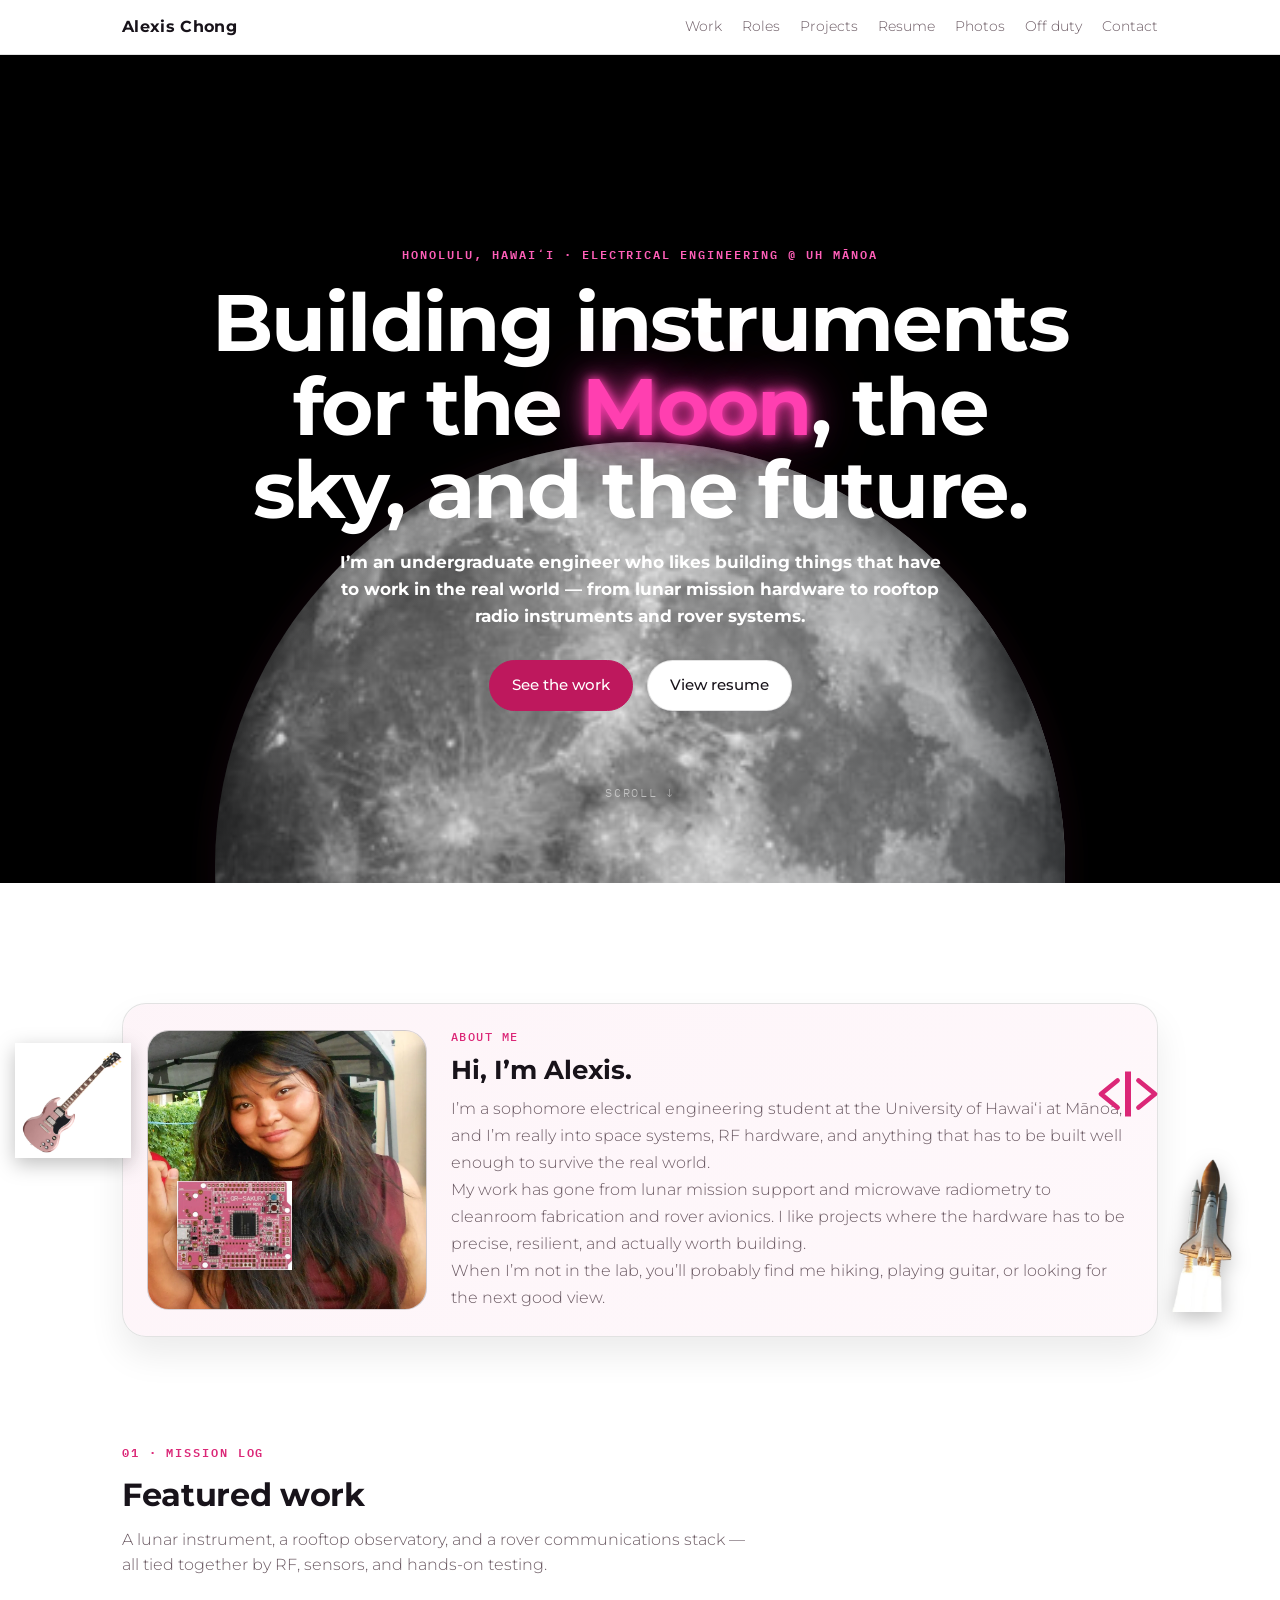
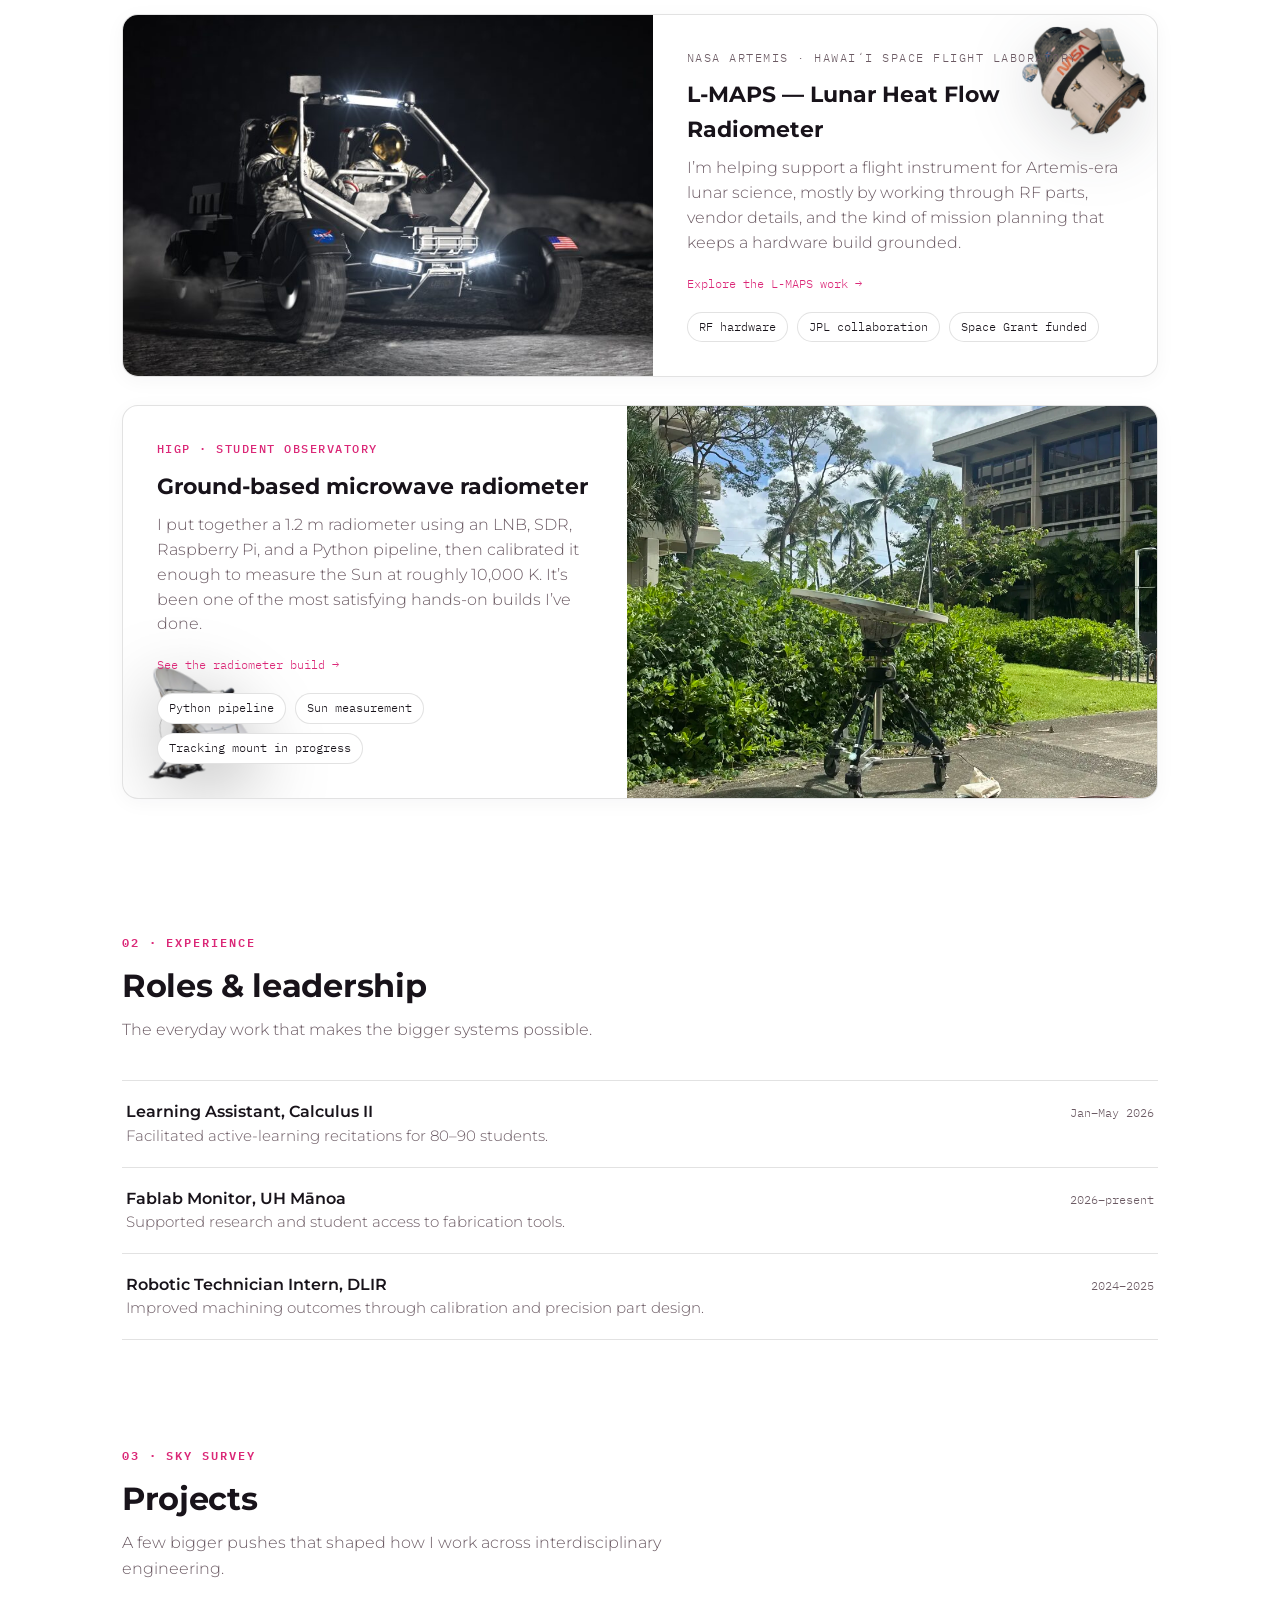
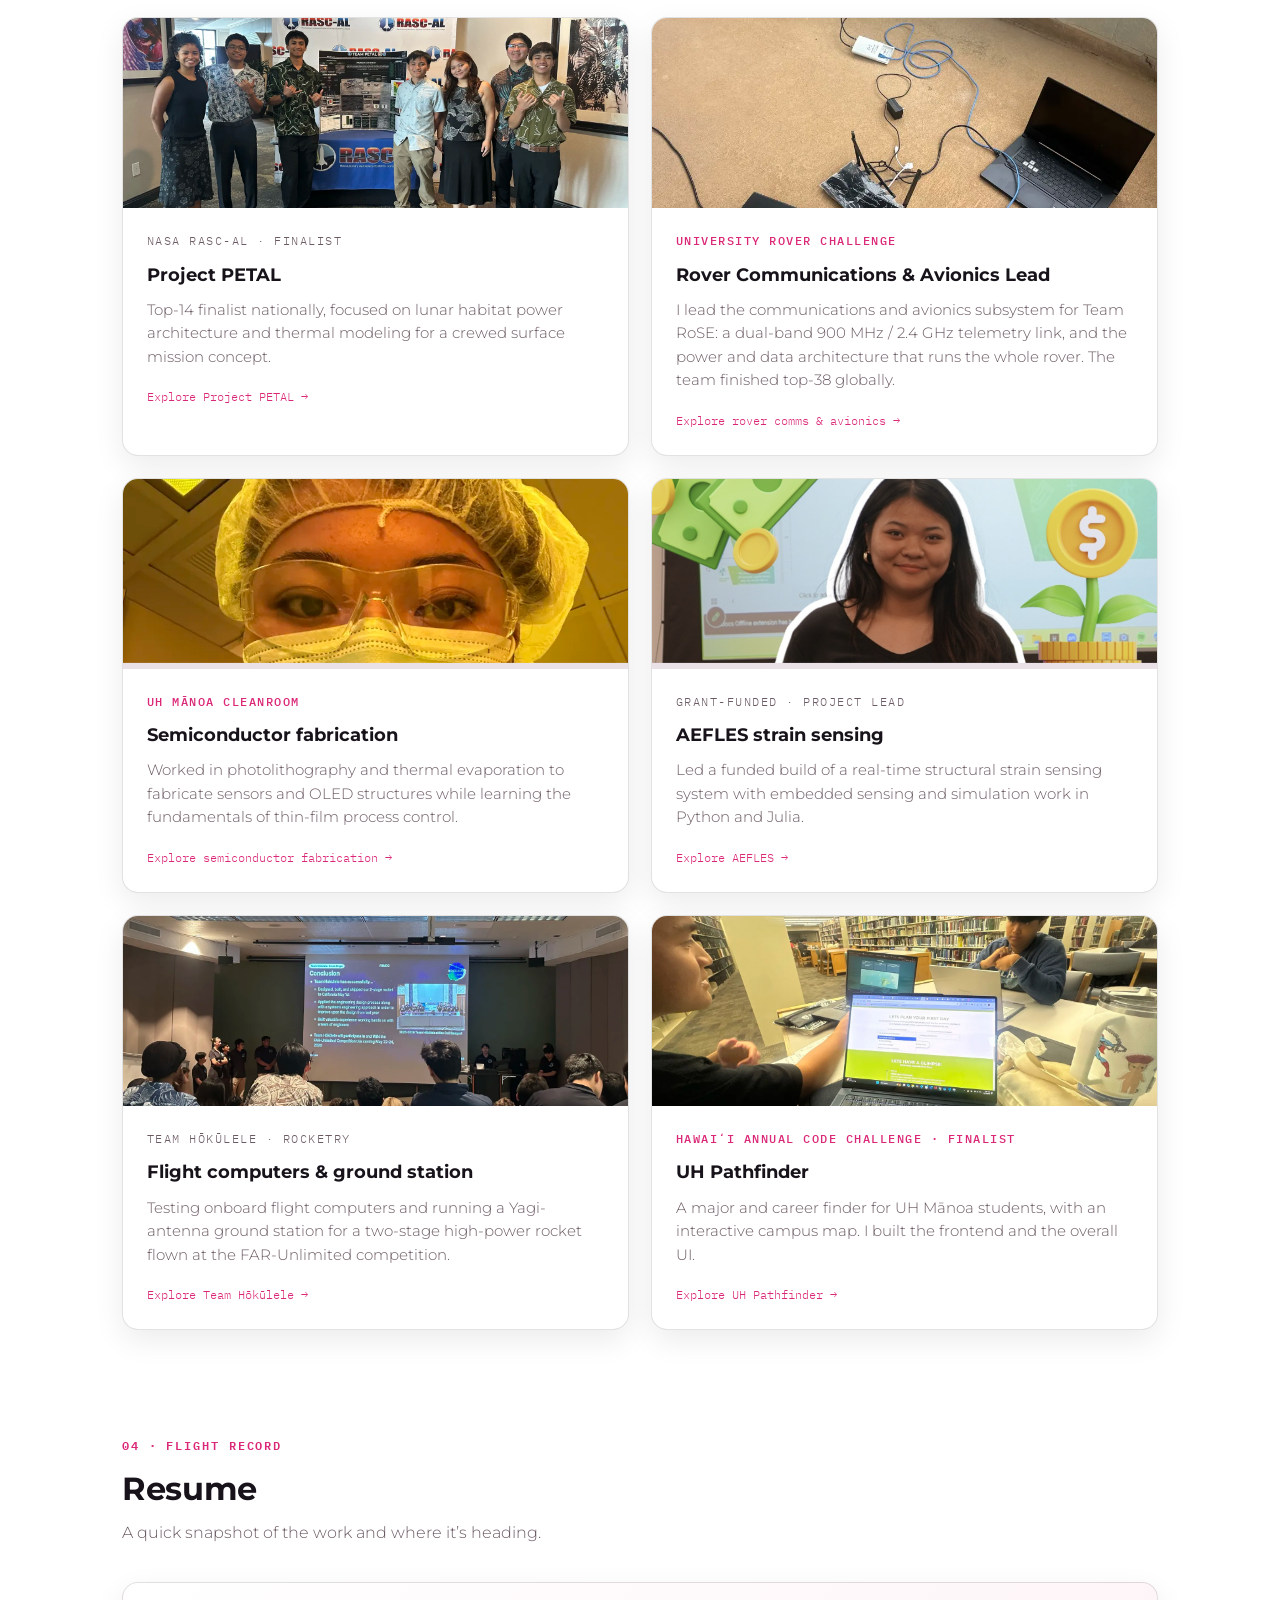
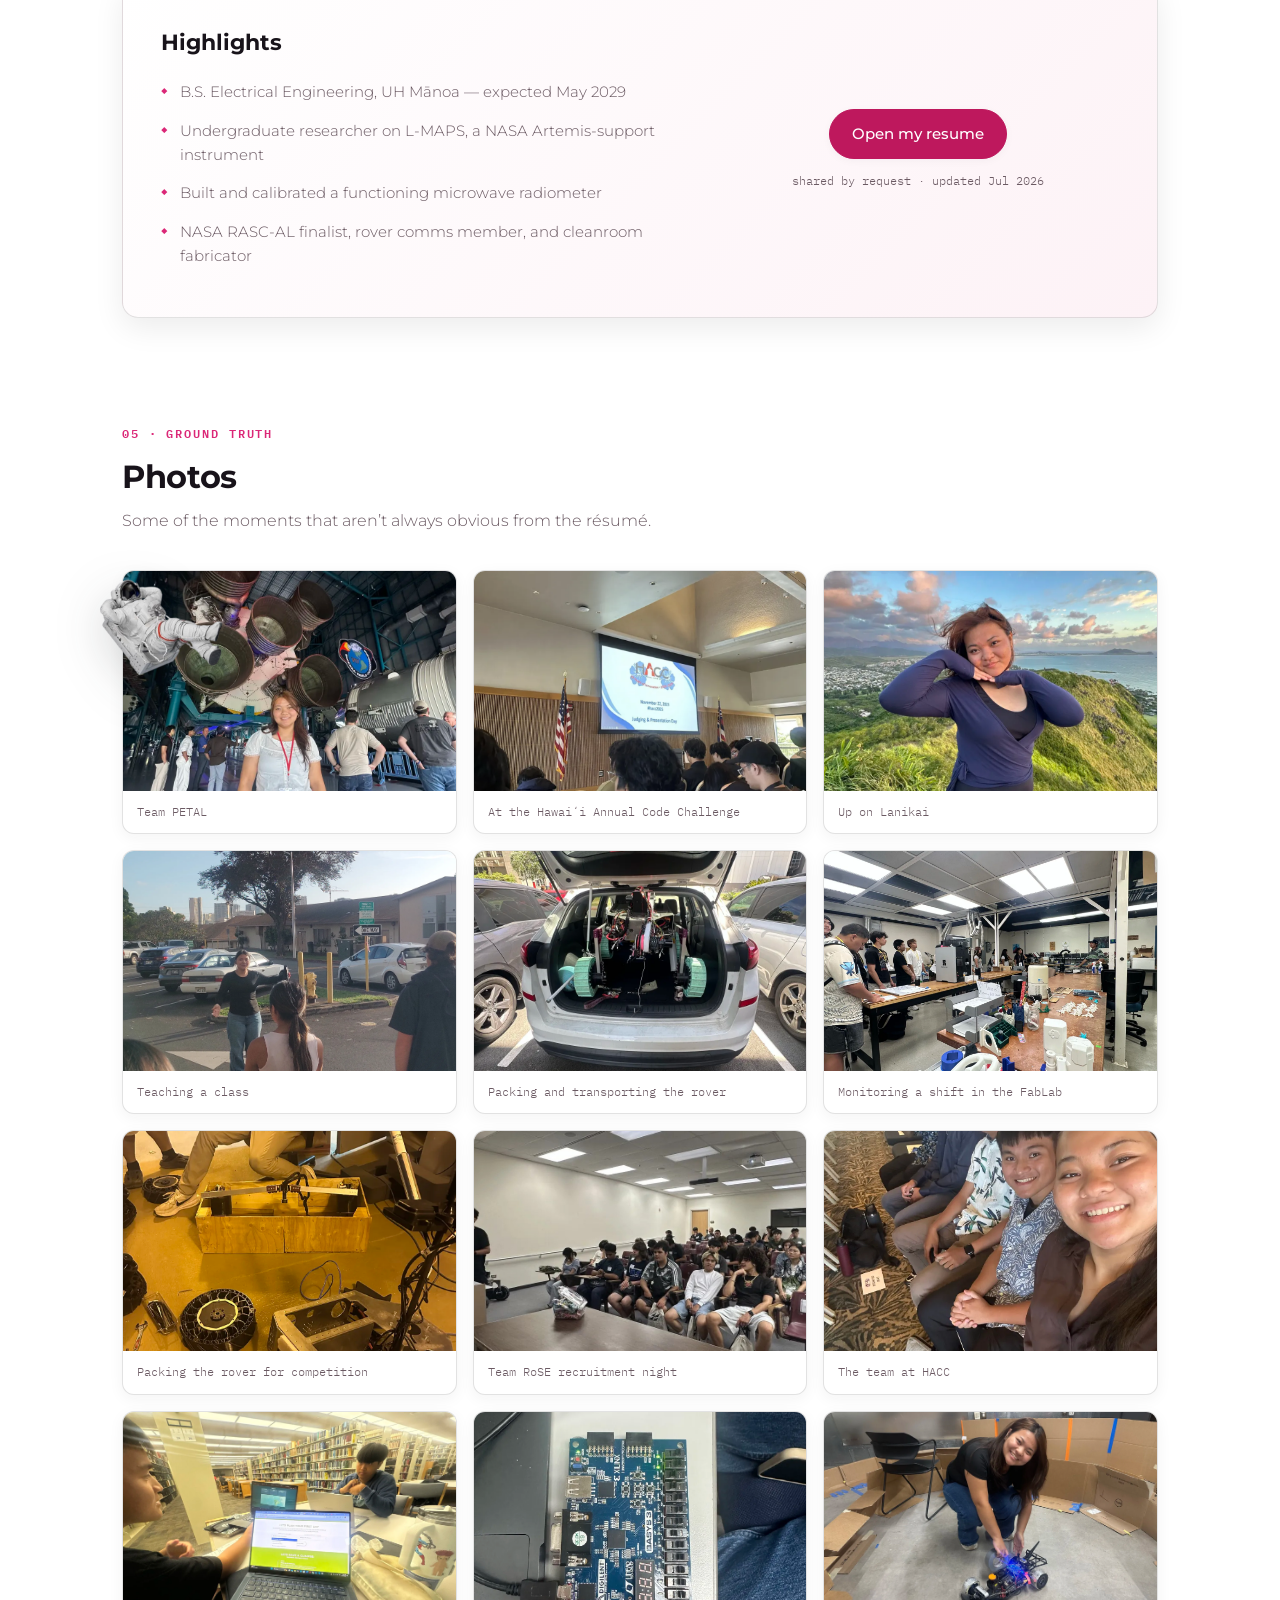
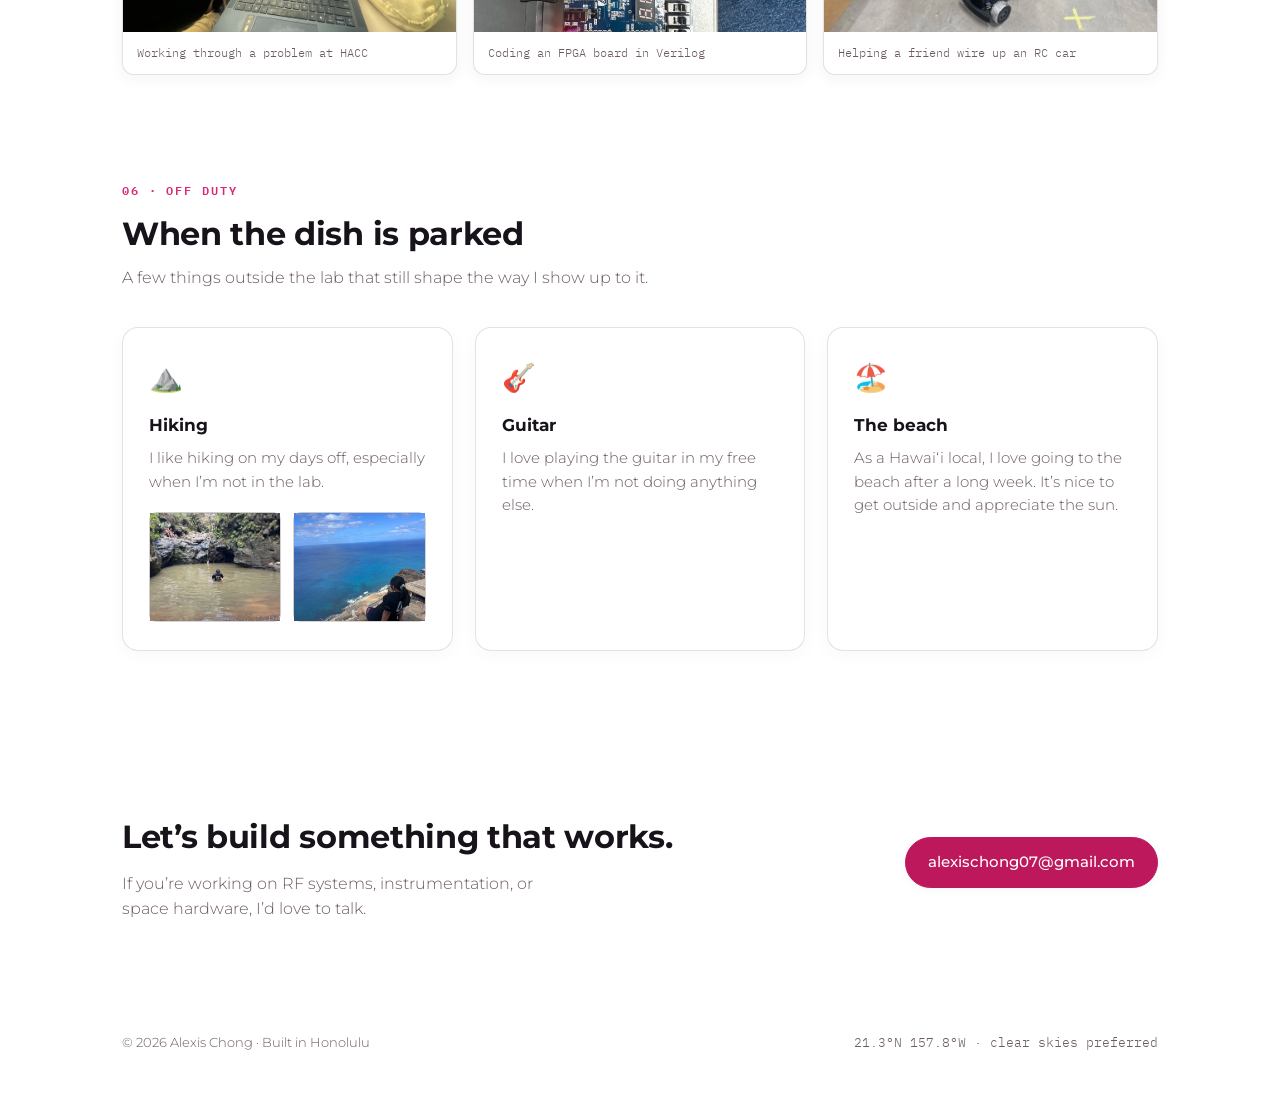
==== commit 2594ca7b: "Add UH Pathfinder project page for HACC finalist work Adds a project page for UH Pathfinder, a major" ====
--- a/index.html
+++ b/index.html
@@ -504,6 +504,18 @@
           <a class="detail-link" href="team-hokulele.html">Explore Team H&#333;k&#363;lele &rarr;</a>
         </div>
       </article>
+
+      <article class="cardp">
+        <figure class="shot">
+          <img src="Working on Hawaii Annual Code Challenge.webp" alt="Working on UH Pathfinder at the Hawaii Annual Code Challenge" onerror="this.parentElement.classList.add('empty');this.remove()">
+        </figure>
+        <div class="feat-body">
+          <div class="tag cold">Hawai&#699;i Annual Code Challenge &middot; Finalist</div>
+          <h3>UH Pathfinder</h3>
+          <p>A major and career finder for UH M&#257;noa students, with an interactive campus map. I built the frontend and the overall UI.</p>
+          <a class="detail-link" href="uh-pathfinder.html">Explore UH Pathfinder &rarr;</a>
+        </div>
+      </article>
     </div>
   </section>
 
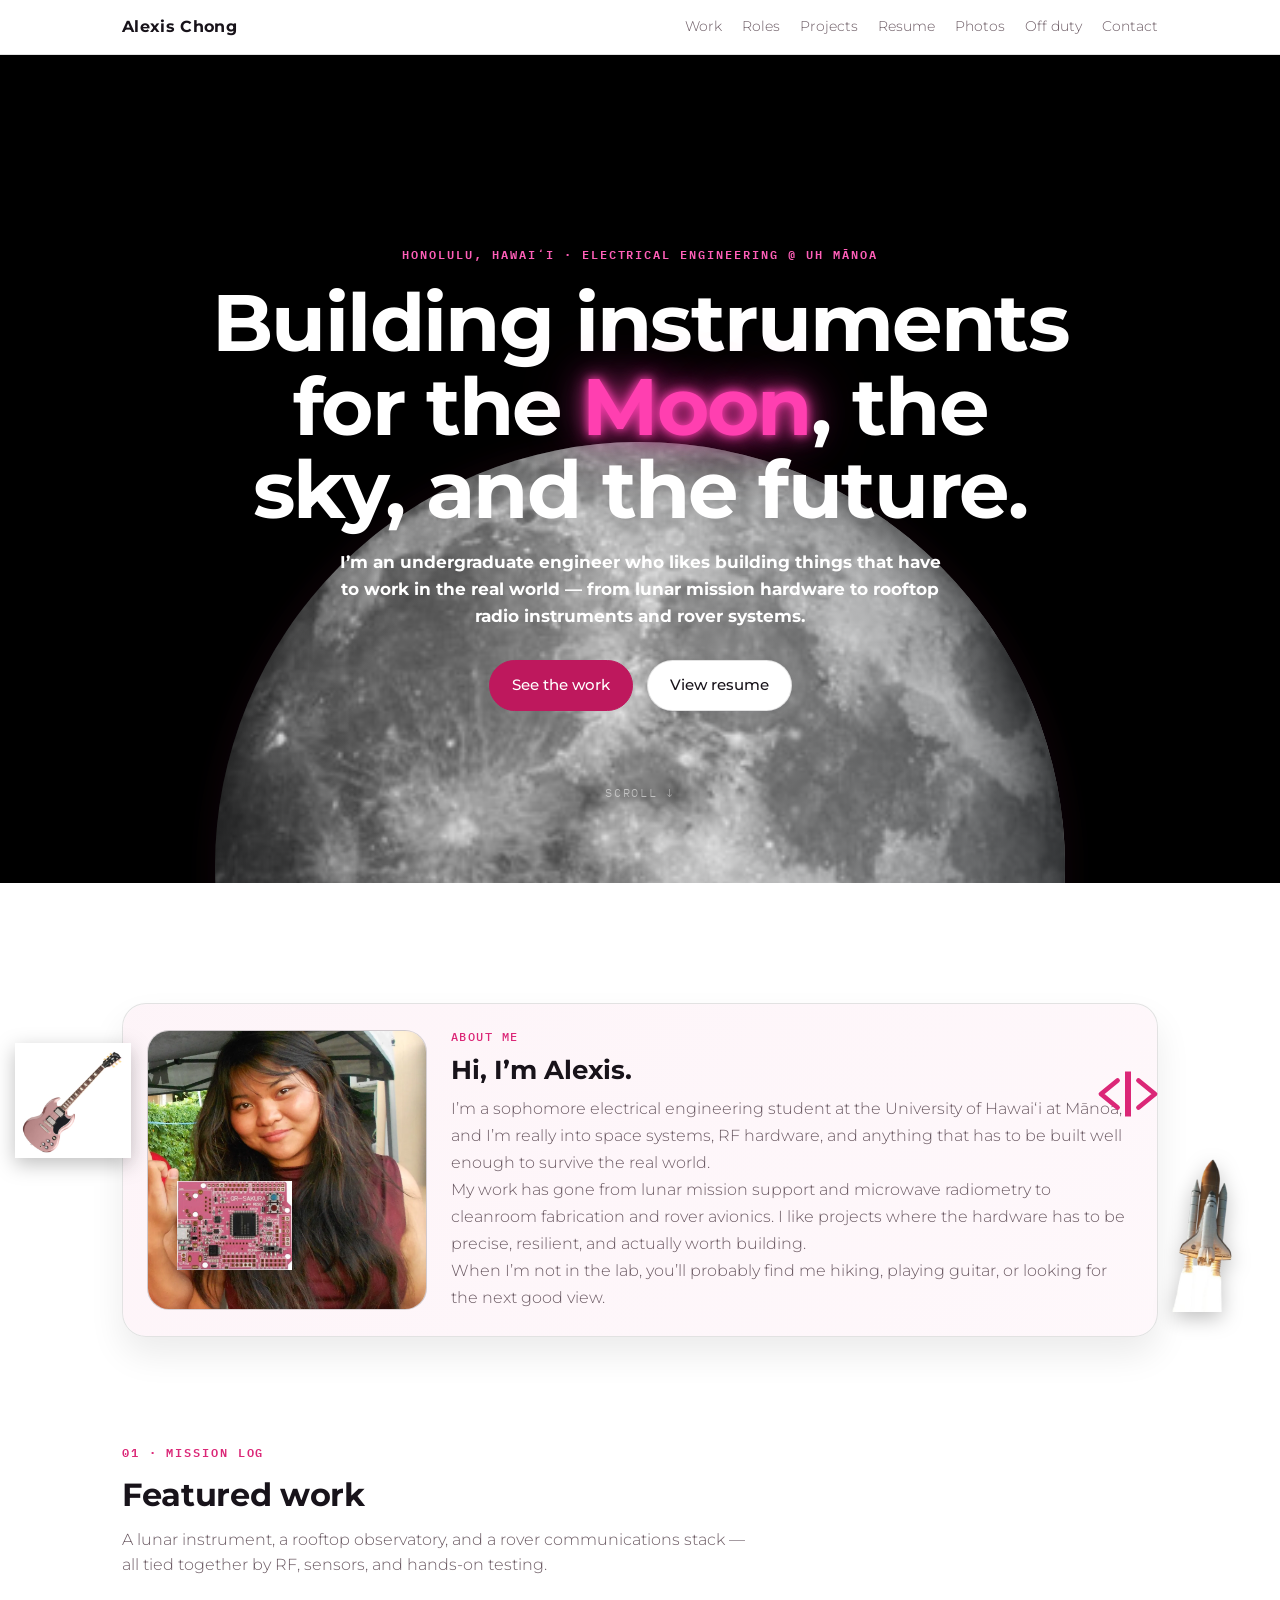
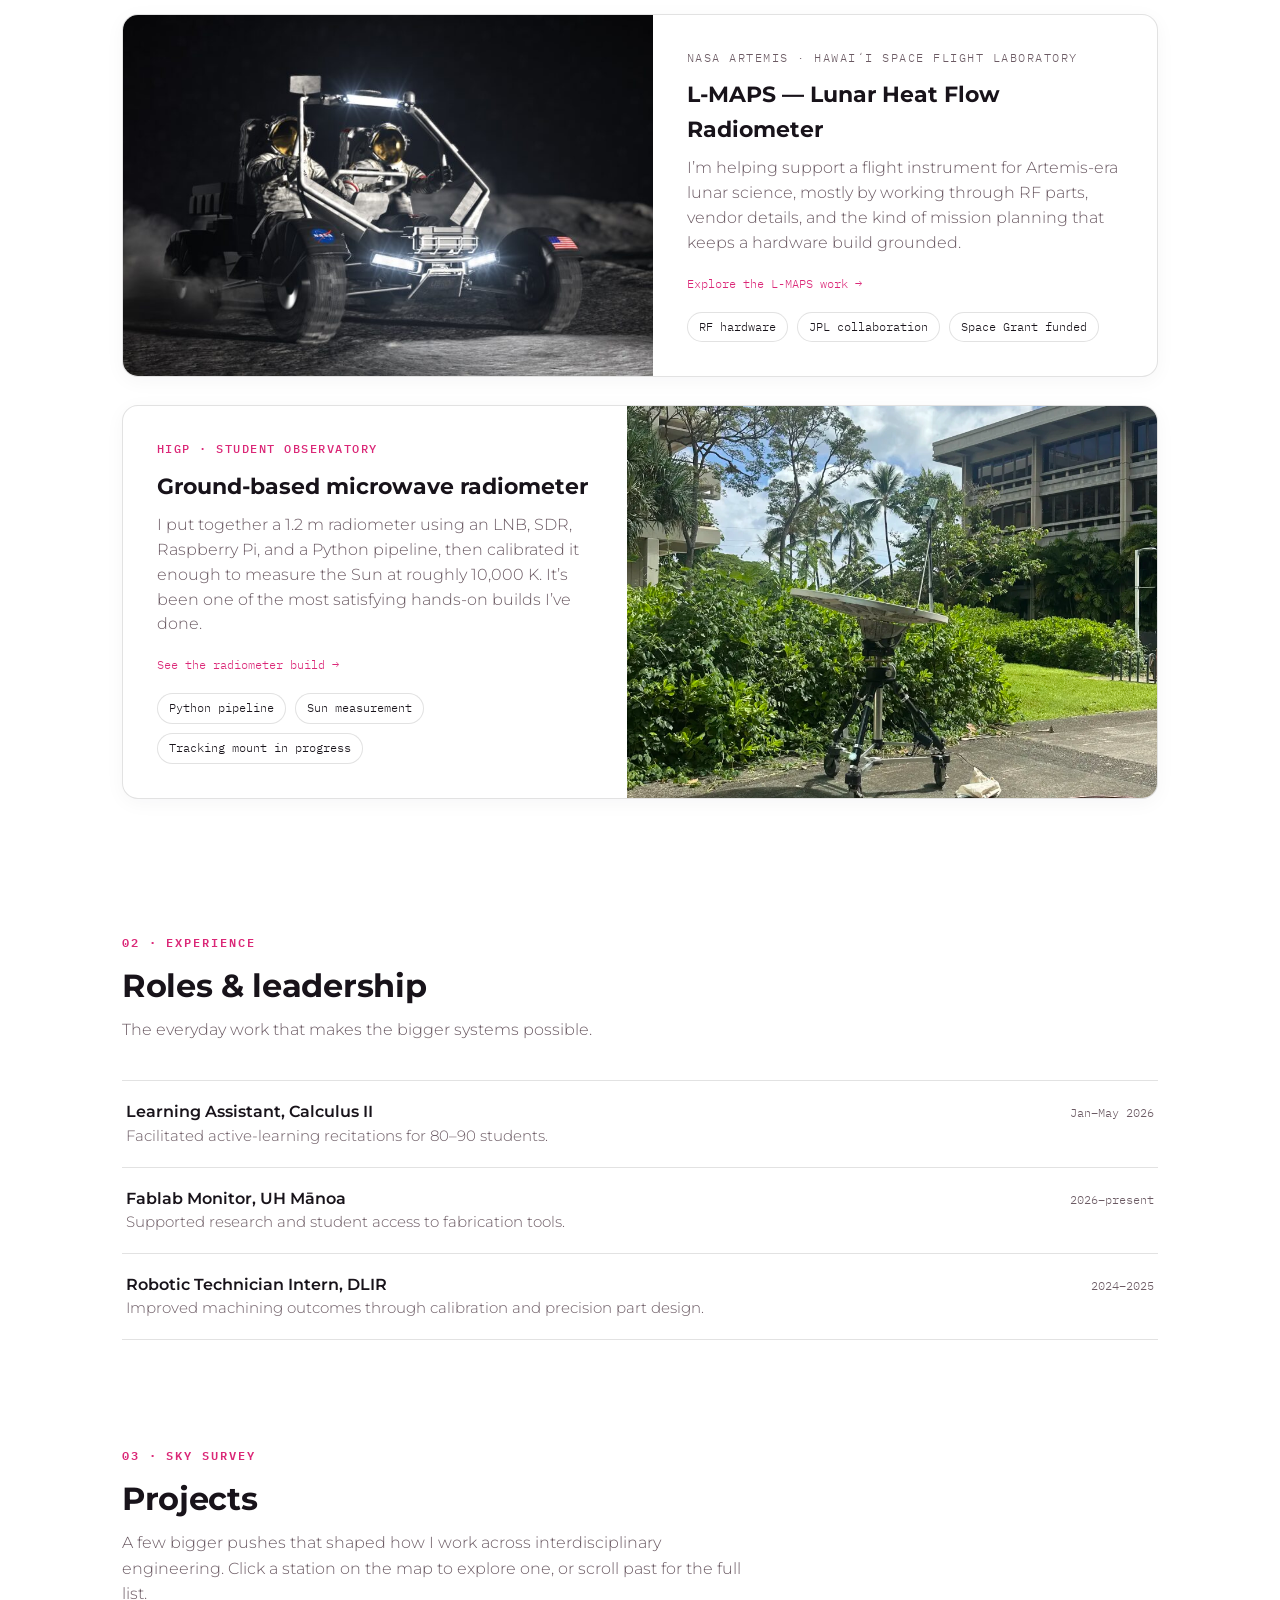
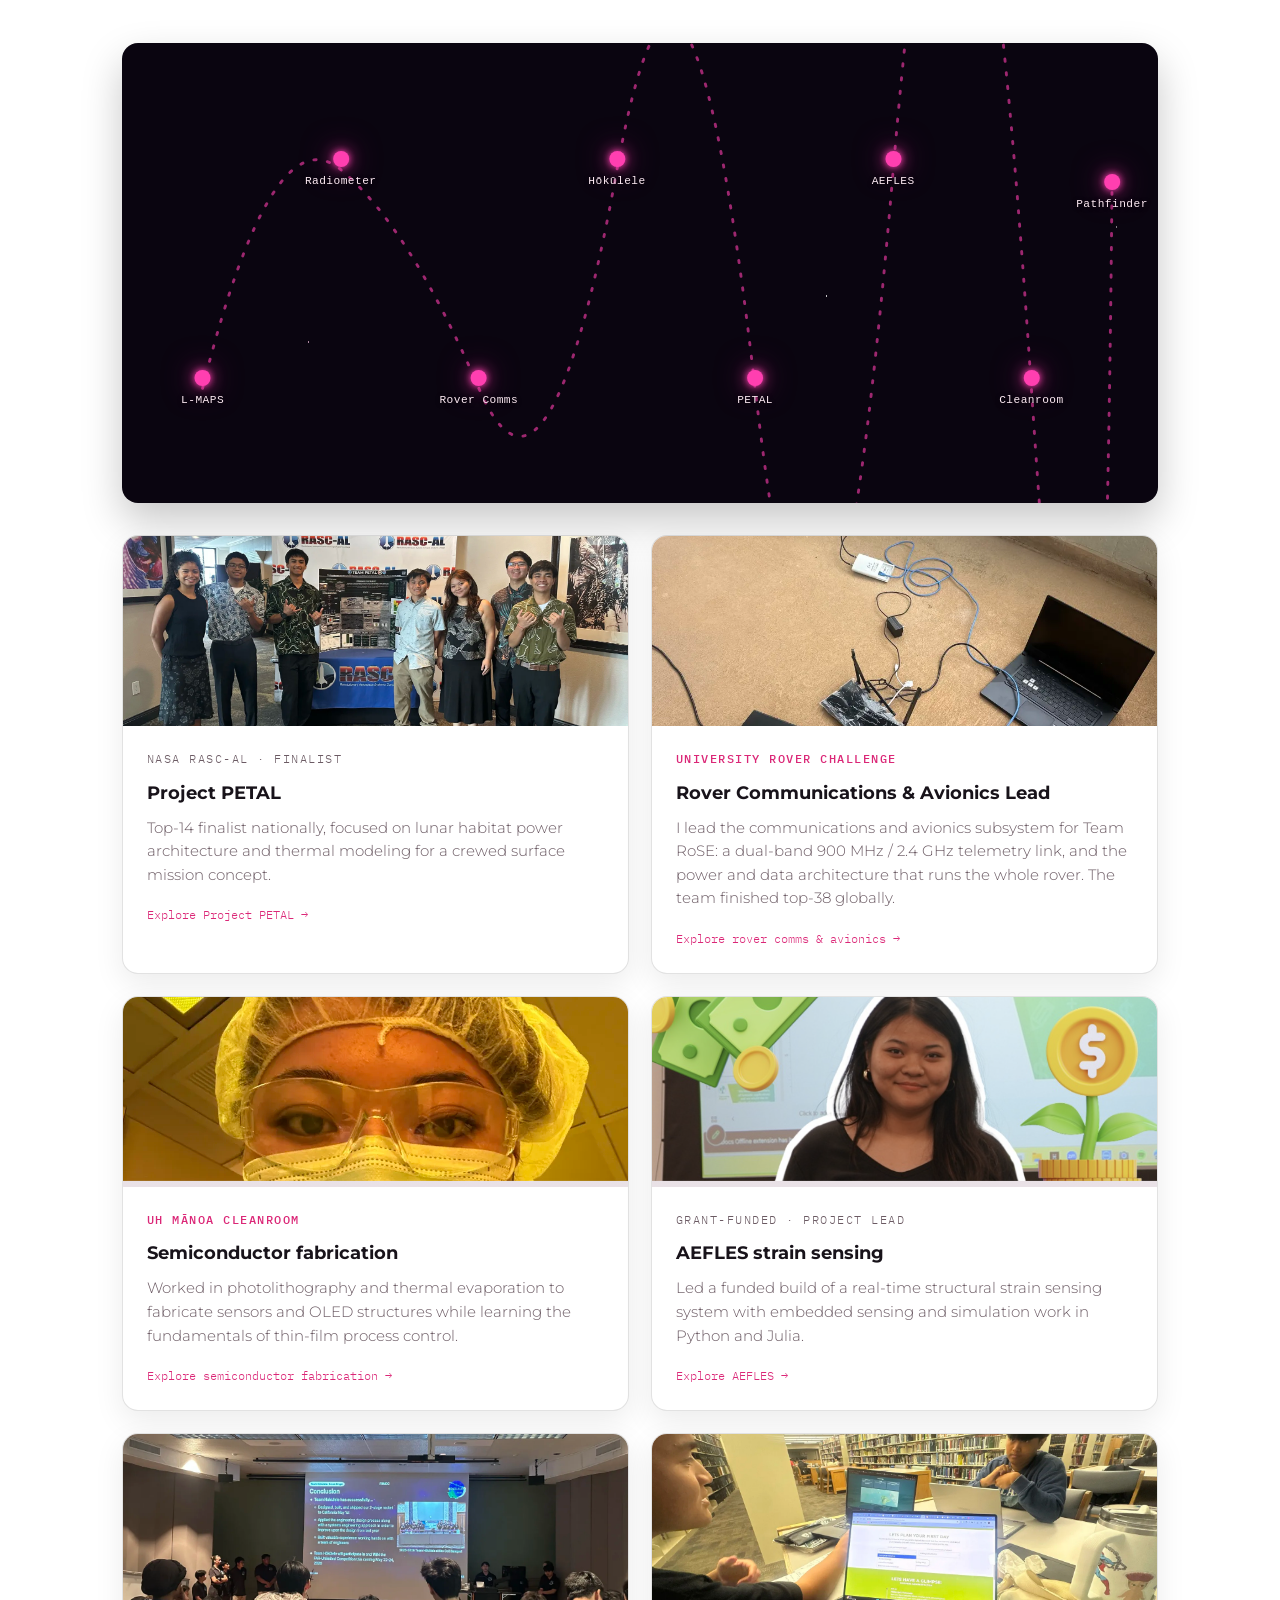
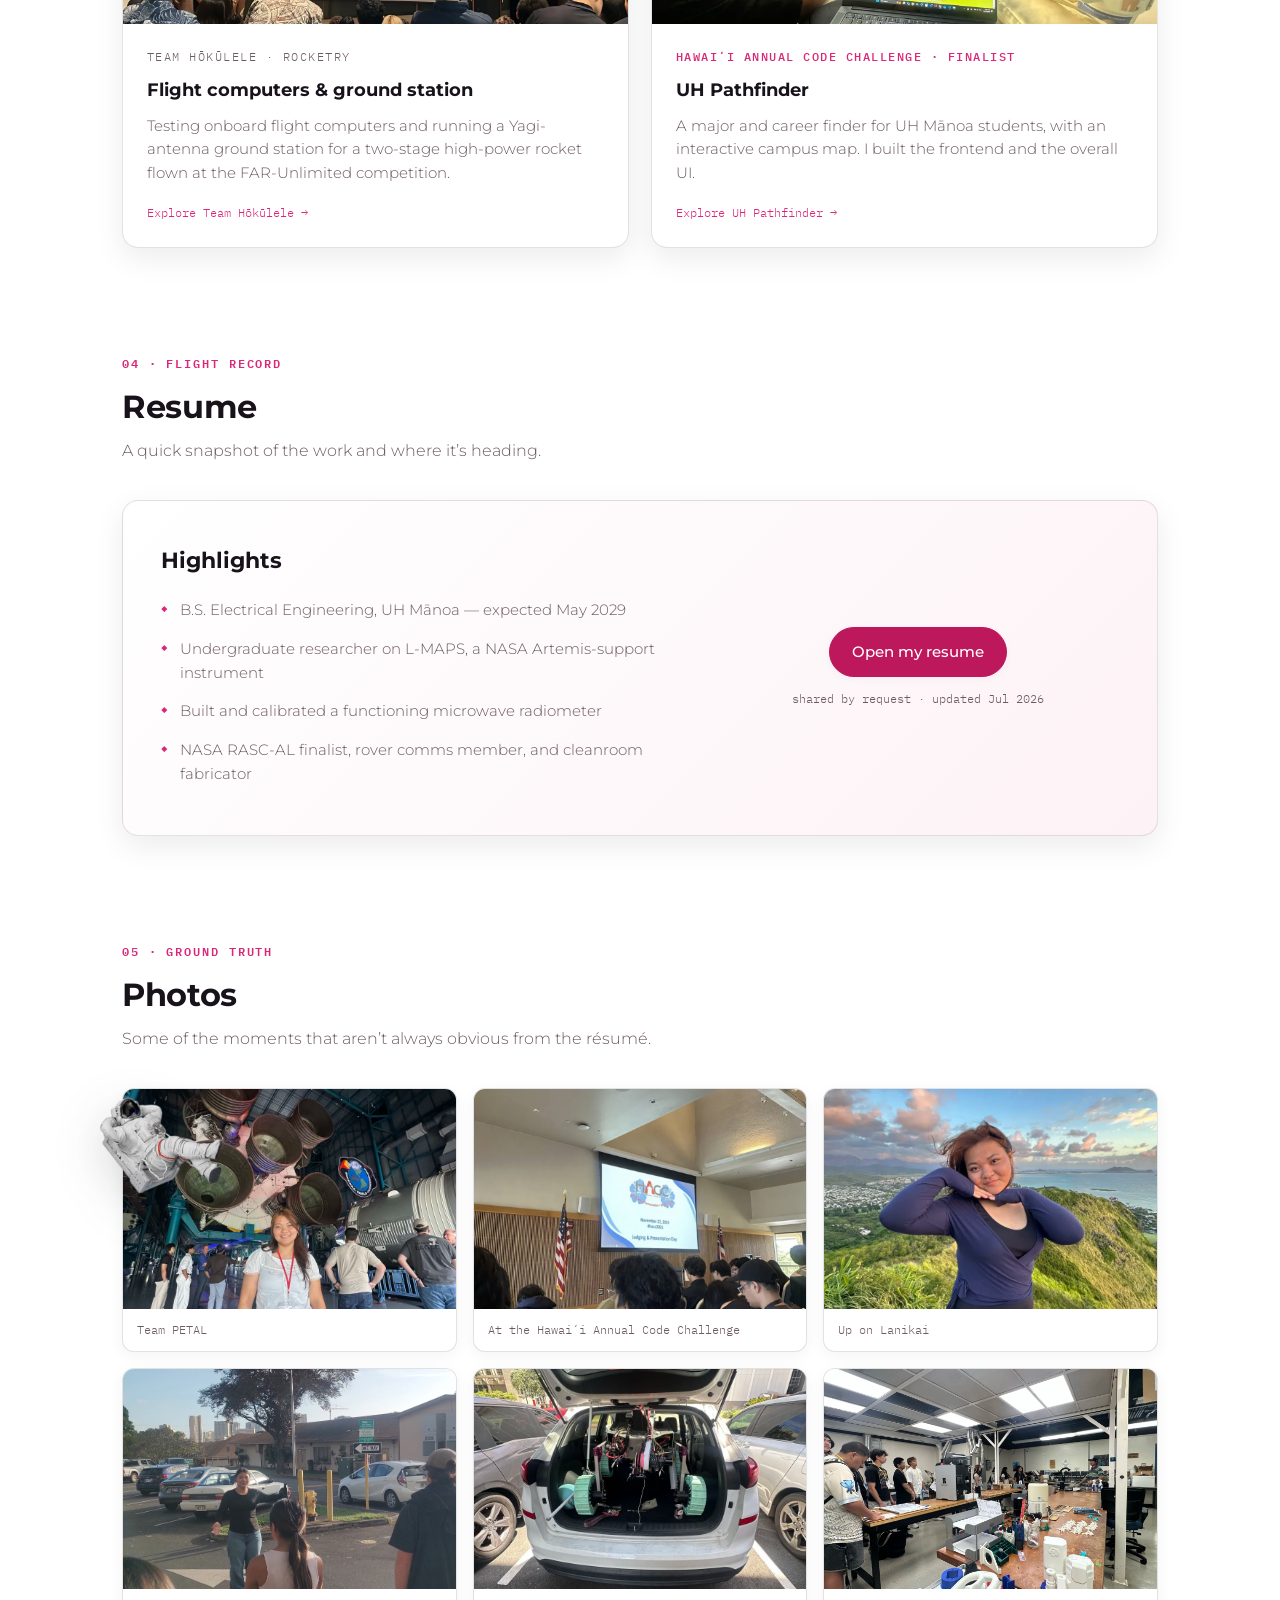
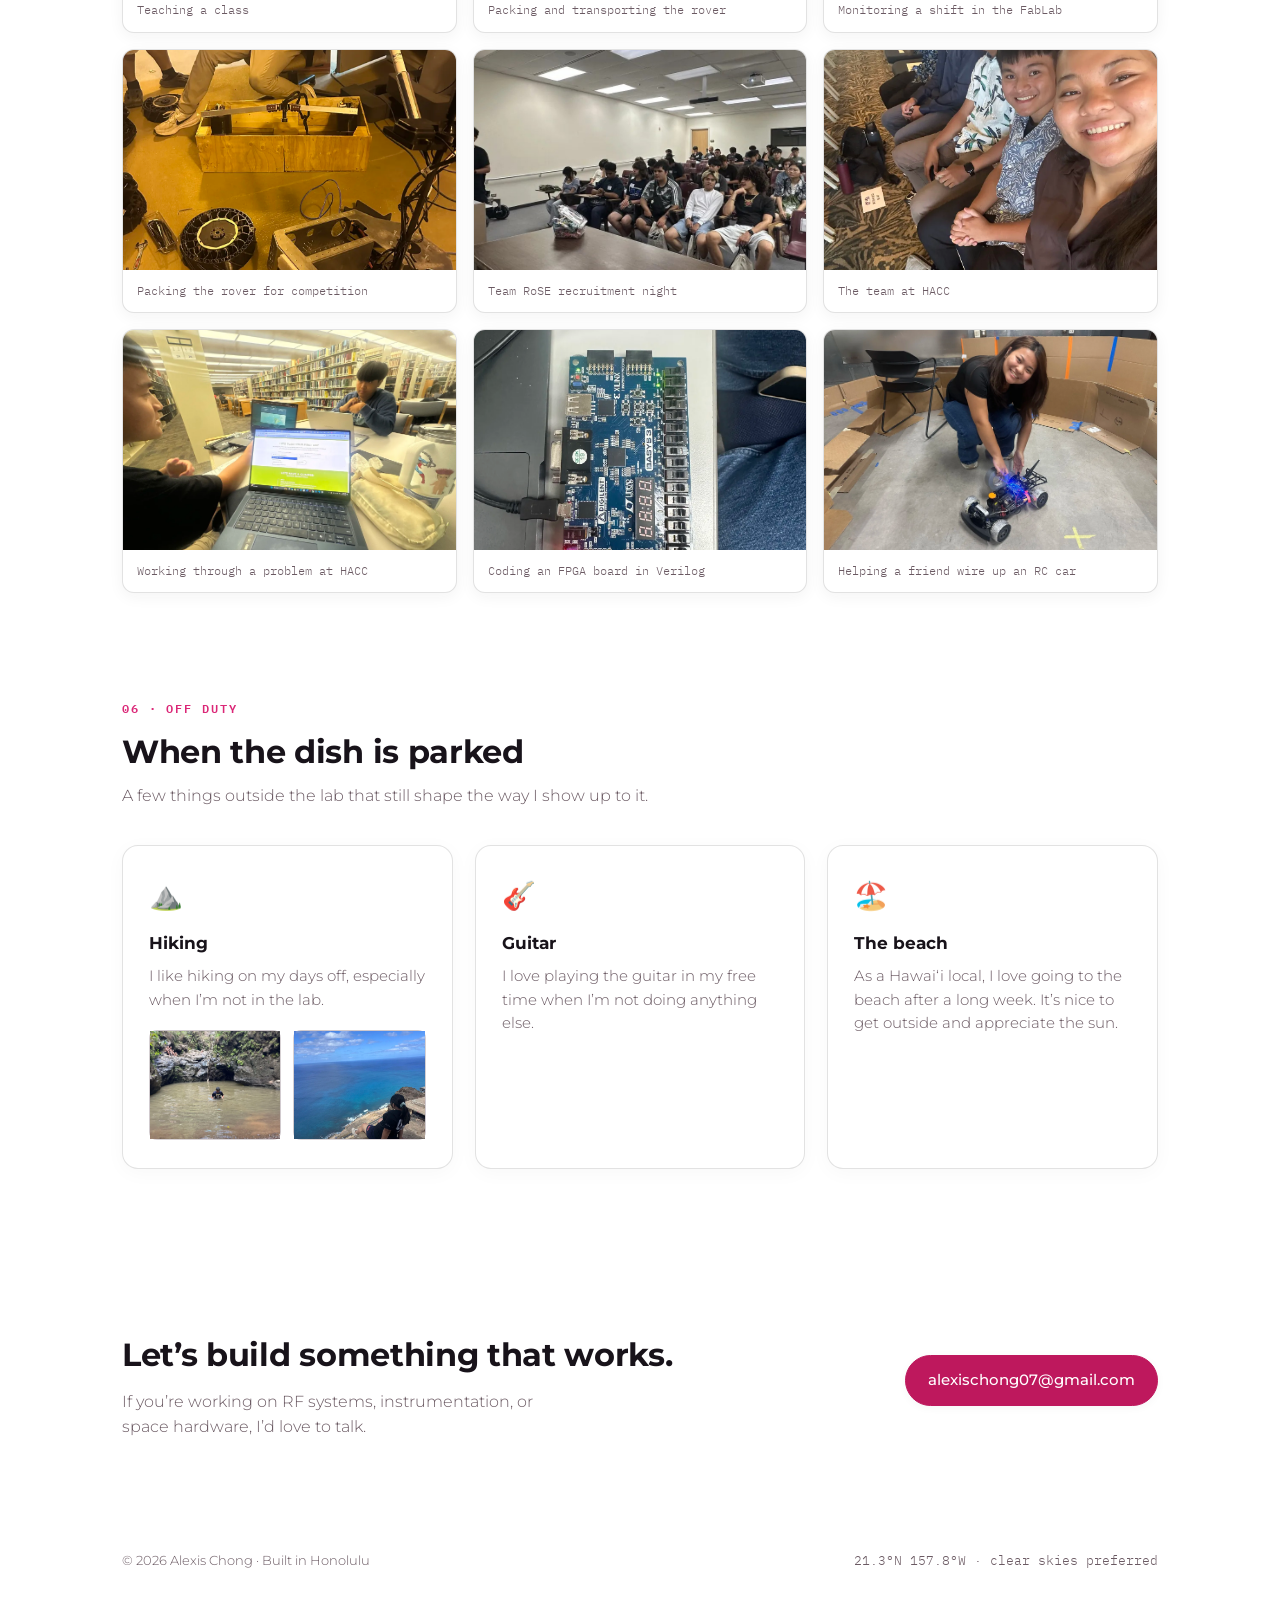
==== commit 57bd47e9: "Add an interactive mission map to the Projects section Adds a clickable, game-like navigation map ab" ====
--- a/index.html
+++ b/index.html
@@ -220,6 +220,75 @@
   .facts{margin-top:auto;padding-top:18px;display:flex;gap:9px;flex-wrap:wrap}
   .fact{font-family:'IBM Plex Mono',monospace;font-size:.73rem;padding:5px 11px;border:1px solid var(--line);border-radius:999px;color:var(--moonlight);background:var(--space)}
 
+  /* ---------- mission map ---------- */
+  .mission-map{
+    position:relative;overflow:visible;
+    aspect-ratio:900/400;width:100%;
+    background:#0a0510;border-radius:var(--radius);
+    margin-bottom:32px;
+    box-shadow:0 18px 40px rgba(0,0,0,0.22);
+  }
+  .map-stars{
+    position:absolute;inset:0;border-radius:var(--radius);overflow:hidden;pointer-events:none;
+    background-image:
+      radial-gradient(1px 1px at 8% 20%, rgba(255,255,255,0.9) 50%, transparent 51%),
+      radial-gradient(1px 1px at 18% 65%, rgba(255,200,230,0.7) 50%, transparent 51%),
+      radial-gradient(1px 1px at 30% 30%, rgba(255,255,255,0.85) 50%, transparent 51%),
+      radial-gradient(1px 1px at 45% 80%, rgba(255,255,255,0.7) 50%, transparent 51%),
+      radial-gradient(1px 1px at 58% 15%, rgba(255,200,230,0.75) 50%, transparent 51%),
+      radial-gradient(1px 1px at 68% 55%, rgba(255,255,255,0.8) 50%, transparent 51%),
+      radial-gradient(1px 1px at 80% 25%, rgba(255,255,255,0.85) 50%, transparent 51%),
+      radial-gradient(1px 1px at 90% 70%, rgba(255,200,230,0.6) 50%, transparent 51%),
+      radial-gradient(1px 1px at 96% 40%, rgba(255,255,255,0.75) 50%, transparent 51%);
+  }
+  .map-trail{position:absolute;inset:0;width:100%;height:100%}
+  .map-trail path{fill:none;stroke:#ff3fb0;stroke-width:2.5;stroke-dasharray:2 10;stroke-linecap:round;opacity:.6}
+  .map-node{
+    position:absolute;transform:translate(-50%,-50%);
+    display:flex;flex-direction:column;align-items:center;gap:8px;
+    background:none;border:none;padding:6px;cursor:pointer;
+    font-family:'IBM Plex Mono',monospace;
+  }
+  .map-node .dot{
+    width:16px;height:16px;border-radius:50%;
+    background:#ff3fb0;
+    box-shadow:0 0 6px rgba(255,63,176,0.95),0 0 16px rgba(255,63,176,0.75),0 0 32px rgba(255,63,176,0.5);
+    transition:transform .2s ease;
+  }
+  .map-node .label{
+    font-size:.7rem;letter-spacing:.04em;color:#fdeaf3;white-space:nowrap;
+    text-shadow:0 1px 4px rgba(0,0,0,0.6);
+  }
+  .map-node:hover .dot,.map-node:focus-visible .dot{transform:scale(1.35)}
+  .map-node[aria-expanded="true"] .dot{transform:scale(1.35);background:#ffffff;box-shadow:0 0 8px rgba(255,255,255,1),0 0 22px rgba(255,63,176,0.9)}
+  .map-popup{
+    position:absolute;left:50%;transform:translate(-50%,-100%);margin-top:-24px;
+    width:230px;max-width:60vw;
+    background:#ffffff;border-radius:14px;padding:18px 18px 16px;
+    box-shadow:0 20px 40px rgba(0,0,0,0.35);
+    opacity:0;pointer-events:none;transition:opacity .15s ease,transform .15s ease;
+    z-index:5;
+  }
+  .map-popup.below{transform:translate(-50%,0);margin-top:24px;margin-bottom:0}
+  .map-popup.open{opacity:1;pointer-events:auto}
+  .map-popup .tag{font-family:'IBM Plex Mono',monospace;font-size:.66rem;letter-spacing:.1em;text-transform:uppercase;color:var(--cold);margin-bottom:6px}
+  .map-popup h3{font-size:1rem;margin-bottom:6px;color:var(--moonlight)}
+  .map-popup p{font-size:.83rem;color:var(--dust);margin-bottom:10px;line-height:1.5}
+  .map-popup .detail-link{font-size:.74rem}
+  .map-popup-close{
+    position:absolute;top:8px;right:10px;background:none;border:none;
+    font-size:1.1rem;line-height:1;color:var(--dust);cursor:pointer;padding:4px;
+  }
+  .map-popup-close:hover{color:var(--moonlight)}
+  #node-lmaps{left:calc(7.78% + 40px);transform:translate(0,-100%)}
+  #node-lmaps.below{transform:translate(0,0)}
+  #node-pathfinder{left:auto;right:2%;transform:translate(0,-100%)}
+  #node-pathfinder.below{transform:translate(0,0)}
+  @media (max-width:700px){
+    .map-node .label{display:none}
+    .map-popup{width:190px;max-width:70vw}
+  }
+
   .grid{display:grid;grid-template-columns:repeat(2,1fr);gap:22px}
   .cardp{background:#ffffff;border:1px solid var(--line);border-radius:var(--radius);overflow:hidden;display:flex;flex-direction:column;box-shadow: 0 10px 30px rgba(0,0,0,0.08)}
   .cardp .shot{min-height:190px}
@@ -442,7 +511,104 @@
   <section id="projects">
     <div class="sec-eyebrow">03 &middot; Sky survey</div>
     <h2>Projects</h2>
-    <p class="sec-note">A few bigger pushes that shaped how I work across interdisciplinary engineering.</p>
+    <p class="sec-note">A few bigger pushes that shaped how I work across interdisciplinary engineering. Click a station on the map to explore one, or scroll past for the full list.</p>
+
+    <div class="mission-map" id="missionMap">
+      <div class="map-stars" aria-hidden="true"></div>
+      <svg class="map-trail" viewBox="0 0 900 400" preserveAspectRatio="none" aria-hidden="true">
+        <path d="M70,300 Q130,60 190,110 T310,300 T430,110 T550,300 T670,110 T790,300 T860,130" />
+      </svg>
+
+      <button type="button" class="map-node" style="left:7.78%;top:75%" data-target="node-lmaps" aria-expanded="false">
+        <span class="dot"></span>
+        <span class="label">L-MAPS</span>
+      </button>
+      <button type="button" class="map-node" style="left:21.11%;top:27.5%" data-target="node-radiometer" aria-expanded="false">
+        <span class="dot"></span>
+        <span class="label">Radiometer</span>
+      </button>
+      <button type="button" class="map-node" style="left:34.44%;top:75%" data-target="node-rover" aria-expanded="false">
+        <span class="dot"></span>
+        <span class="label">Rover Comms</span>
+      </button>
+      <button type="button" class="map-node" style="left:47.78%;top:27.5%" data-target="node-hokulele" aria-expanded="false">
+        <span class="dot"></span>
+        <span class="label">H&#333;k&#363;lele</span>
+      </button>
+      <button type="button" class="map-node" style="left:61.11%;top:75%" data-target="node-petal" aria-expanded="false">
+        <span class="dot"></span>
+        <span class="label">PETAL</span>
+      </button>
+      <button type="button" class="map-node" style="left:74.44%;top:27.5%" data-target="node-aefles" aria-expanded="false">
+        <span class="dot"></span>
+        <span class="label">AEFLES</span>
+      </button>
+      <button type="button" class="map-node" style="left:87.78%;top:75%" data-target="node-cleanroom" aria-expanded="false">
+        <span class="dot"></span>
+        <span class="label">Cleanroom</span>
+      </button>
+      <button type="button" class="map-node" style="left:95.56%;top:32.5%" data-target="node-pathfinder" aria-expanded="false">
+        <span class="dot"></span>
+        <span class="label">Pathfinder</span>
+      </button>
+
+      <div class="map-popup" id="node-lmaps" style="left:7.78%;top:75%">
+        <button type="button" class="map-popup-close" aria-label="Close">&times;</button>
+        <div class="tag">NASA Artemis &middot; HSFL</div>
+        <h3>L-MAPS</h3>
+        <p>Supporting a lunar heat-flow radiometer for the Artemis Lunar Terrain Vehicle.</p>
+        <a class="detail-link" href="l-maps.html">View project &rarr;</a>
+      </div>
+      <div class="map-popup" id="node-radiometer" style="left:21.11%;top:27.5%">
+        <button type="button" class="map-popup-close" aria-label="Close">&times;</button>
+        <div class="tag">HIGP &middot; Student observatory</div>
+        <h3>Microwave radiometer</h3>
+        <p>Built and calibrated a 1.2&nbsp;m radiometer, measured the Sun at roughly 10,000&nbsp;K.</p>
+        <a class="detail-link" href="microwave-radiometer.html">View project &rarr;</a>
+      </div>
+      <div class="map-popup" id="node-rover" style="left:34.44%;top:75%">
+        <button type="button" class="map-popup-close" aria-label="Close">&times;</button>
+        <div class="tag">University Rover Challenge</div>
+        <h3>Rover Comms &amp; Avionics</h3>
+        <p>Dual-band telemetry and the power/data architecture for Team RoSE's rover.</p>
+        <a class="detail-link" href="rover-comms-avionics.html">View project &rarr;</a>
+      </div>
+      <div class="map-popup" id="node-hokulele" style="left:47.78%;top:27.5%">
+        <button type="button" class="map-popup-close" aria-label="Close">&times;</button>
+        <div class="tag">Rocketry &middot; Finalist</div>
+        <h3>Team H&#333;k&#363;lele</h3>
+        <p>Flight computer testing and a Yagi-antenna ground station for a 2-stage rocket.</p>
+        <a class="detail-link" href="team-hokulele.html">View project &rarr;</a>
+      </div>
+      <div class="map-popup" id="node-petal" style="left:61.11%;top:75%">
+        <button type="button" class="map-popup-close" aria-label="Close">&times;</button>
+        <div class="tag">NASA RASC-AL &middot; Finalist</div>
+        <h3>Project PETAL</h3>
+        <p>Lunar habitat power architecture and thermal modeling for a crewed surface mission.</p>
+        <a class="detail-link" href="project-petal.html">View project &rarr;</a>
+      </div>
+      <div class="map-popup" id="node-aefles" style="left:74.44%;top:27.5%">
+        <button type="button" class="map-popup-close" aria-label="Close">&times;</button>
+        <div class="tag">Grant-funded &middot; Project lead</div>
+        <h3>AEFLES</h3>
+        <p>A real-time structural strain sensing system with embedded sensors and simulation.</p>
+        <a class="detail-link" href="aefles-strain-sensing.html">View project &rarr;</a>
+      </div>
+      <div class="map-popup" id="node-cleanroom" style="left:87.78%;top:75%">
+        <button type="button" class="map-popup-close" aria-label="Close">&times;</button>
+        <div class="tag">UH M&#257;noa cleanroom</div>
+        <h3>Semiconductor fabrication</h3>
+        <p>Photolithography and thermal evaporation, fabricating sensors and OLED structures.</p>
+        <a class="detail-link" href="semiconductor-fabrication.html">View project &rarr;</a>
+      </div>
+      <div class="map-popup" id="node-pathfinder" style="left:95.56%;top:32.5%">
+        <button type="button" class="map-popup-close" aria-label="Close">&times;</button>
+        <div class="tag">HACC &middot; Finalist</div>
+        <h3>UH Pathfinder</h3>
+        <p>A major/career finder for UH M&#257;noa students with an interactive campus map.</p>
+        <a class="detail-link" href="uh-pathfinder.html">View project &rarr;</a>
+      </div>
+    </div>
 
     <div class="grid">
       <article class="cardp">
@@ -649,6 +815,51 @@
       if (dishFeature) dishObserver.observe(dishFeature);
     }
   })();
+
+  (function(){
+    var map = document.getElementById('missionMap');
+    if (!map) return;
+    var nodes = map.querySelectorAll('.map-node');
+    var belowIds = ['node-radiometer','node-hokulele','node-aefles','node-pathfinder'];
+
+    function closeAll(except){
+      nodes.forEach(function(n){
+        if (n === except) return;
+        n.setAttribute('aria-expanded','false');
+        var p = document.getElementById(n.dataset.target);
+        if (p) p.classList.remove('open');
+      });
+    }
+
+    nodes.forEach(function(node){
+      var popup = document.getElementById(node.dataset.target);
+      if (!popup) return;
+      if (belowIds.indexOf(node.dataset.target) !== -1) popup.classList.add('below');
+
+      node.addEventListener('click', function(e){
+        e.stopPropagation();
+        var isOpen = node.getAttribute('aria-expanded') === 'true';
+        closeAll(null);
+        if (!isOpen) {
+          node.setAttribute('aria-expanded','true');
+          popup.classList.add('open');
+        }
+      });
+
+      var closeBtn = popup.querySelector('.map-popup-close');
+      if (closeBtn) closeBtn.addEventListener('click', function(e){
+        e.stopPropagation();
+        closeAll(null);
+      });
+
+      popup.addEventListener('click', function(e){ e.stopPropagation(); });
+    });
+
+    document.addEventListener('click', function(){ closeAll(null); });
+    document.addEventListener('keydown', function(e){
+      if (e.key === 'Escape') closeAll(null);
+    });
+  })();
 </script>
 </body>
 </html>
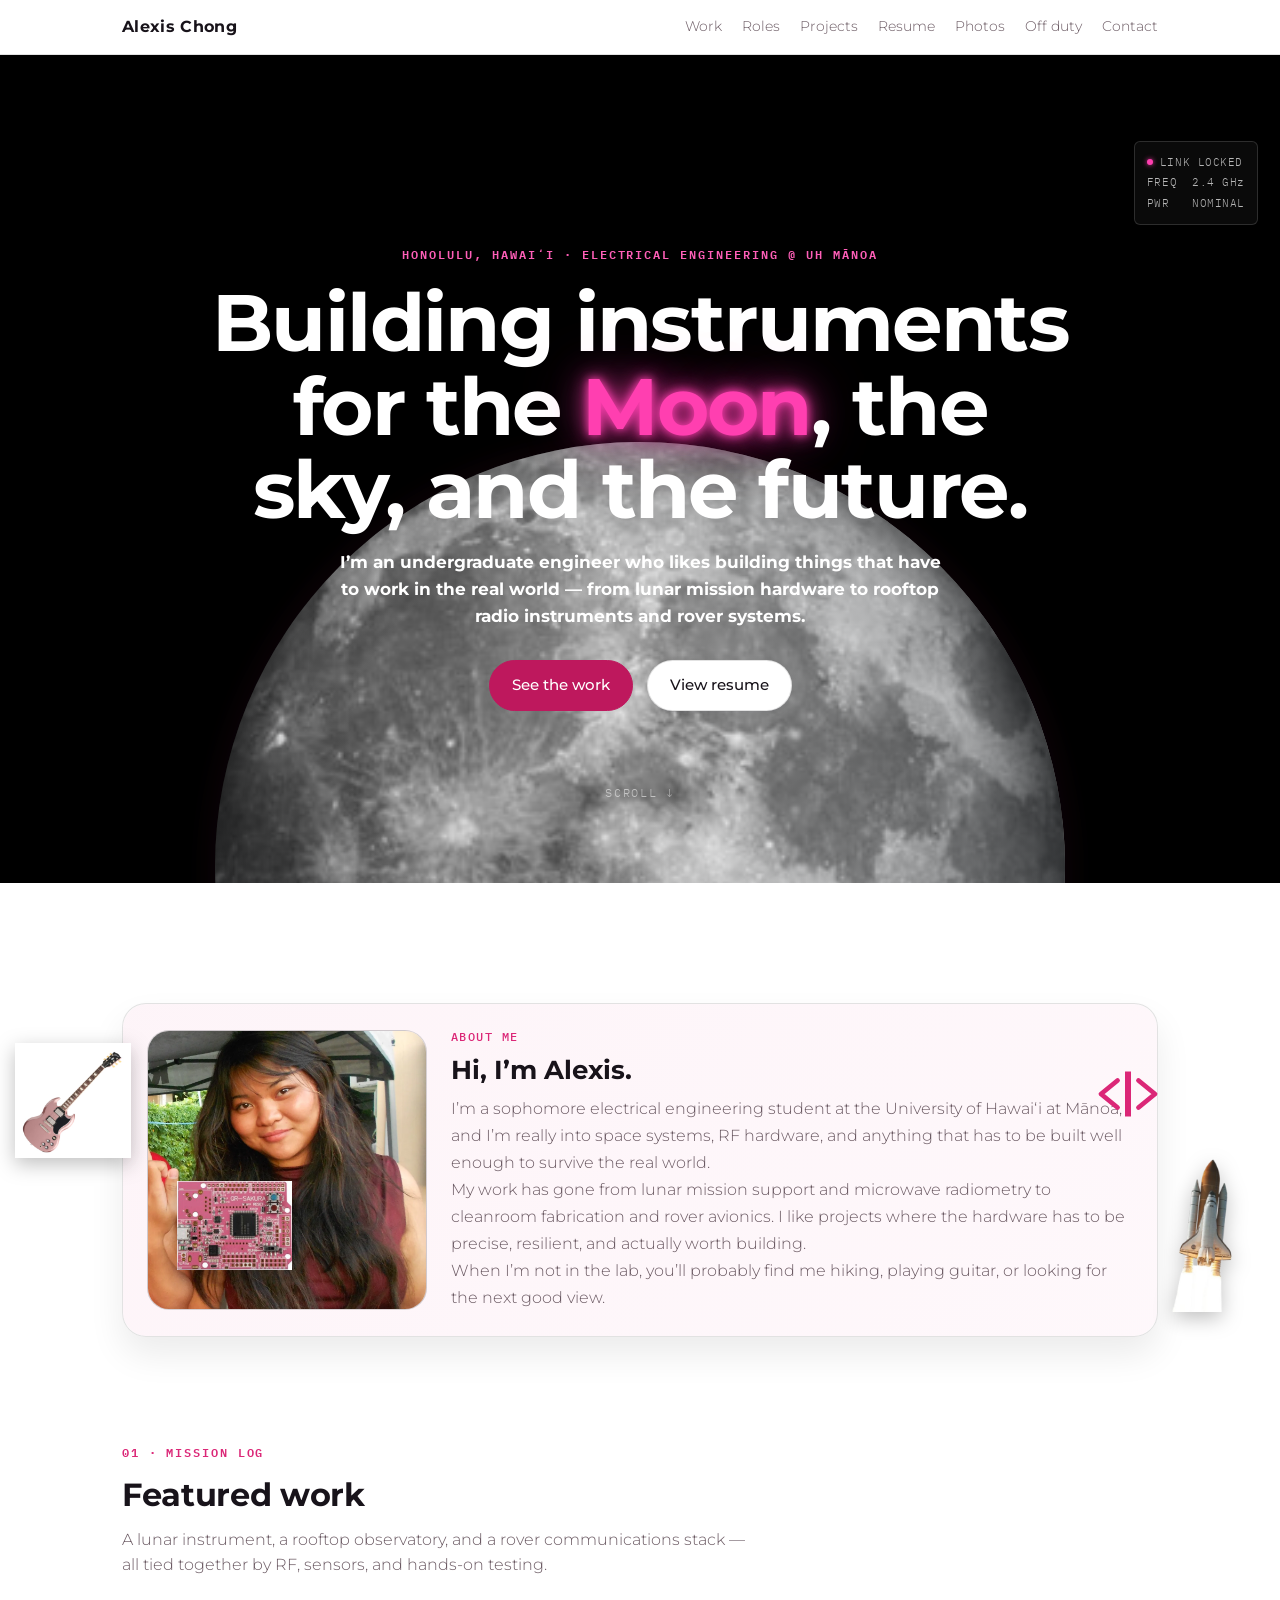
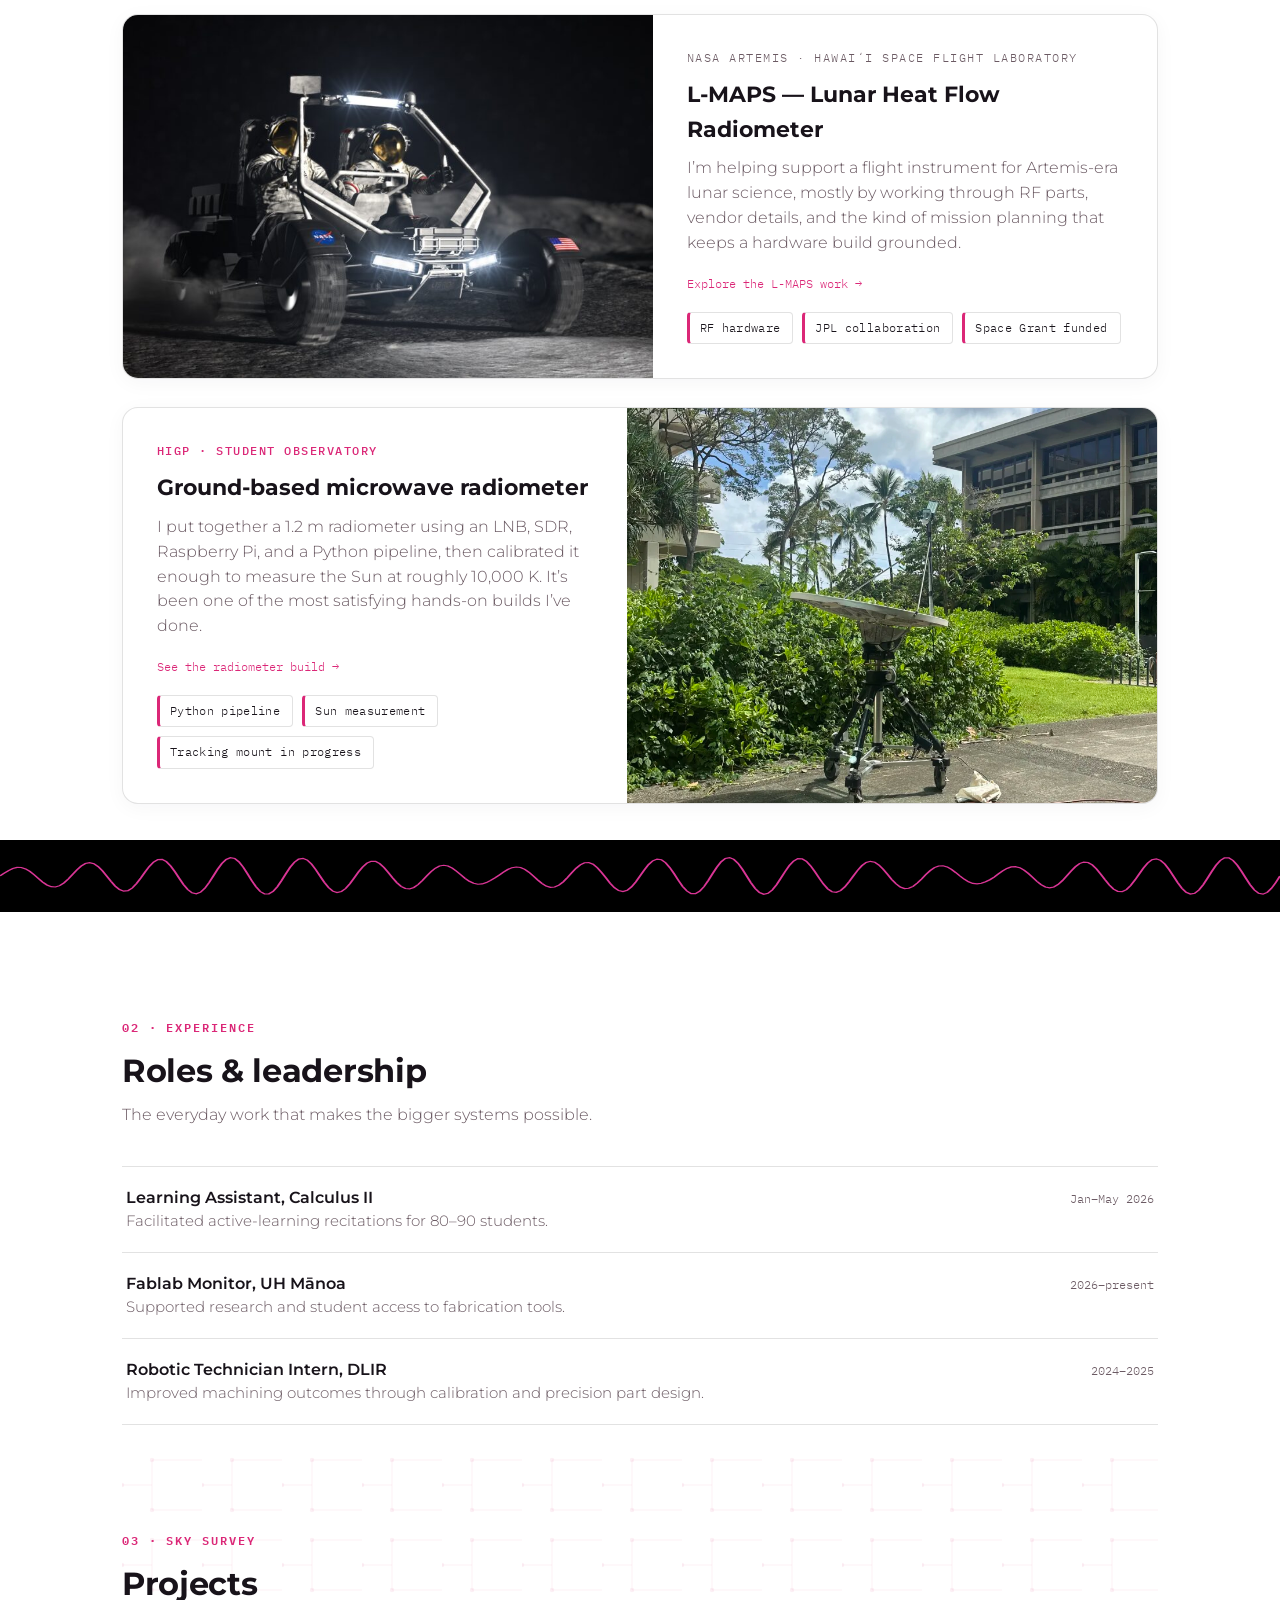
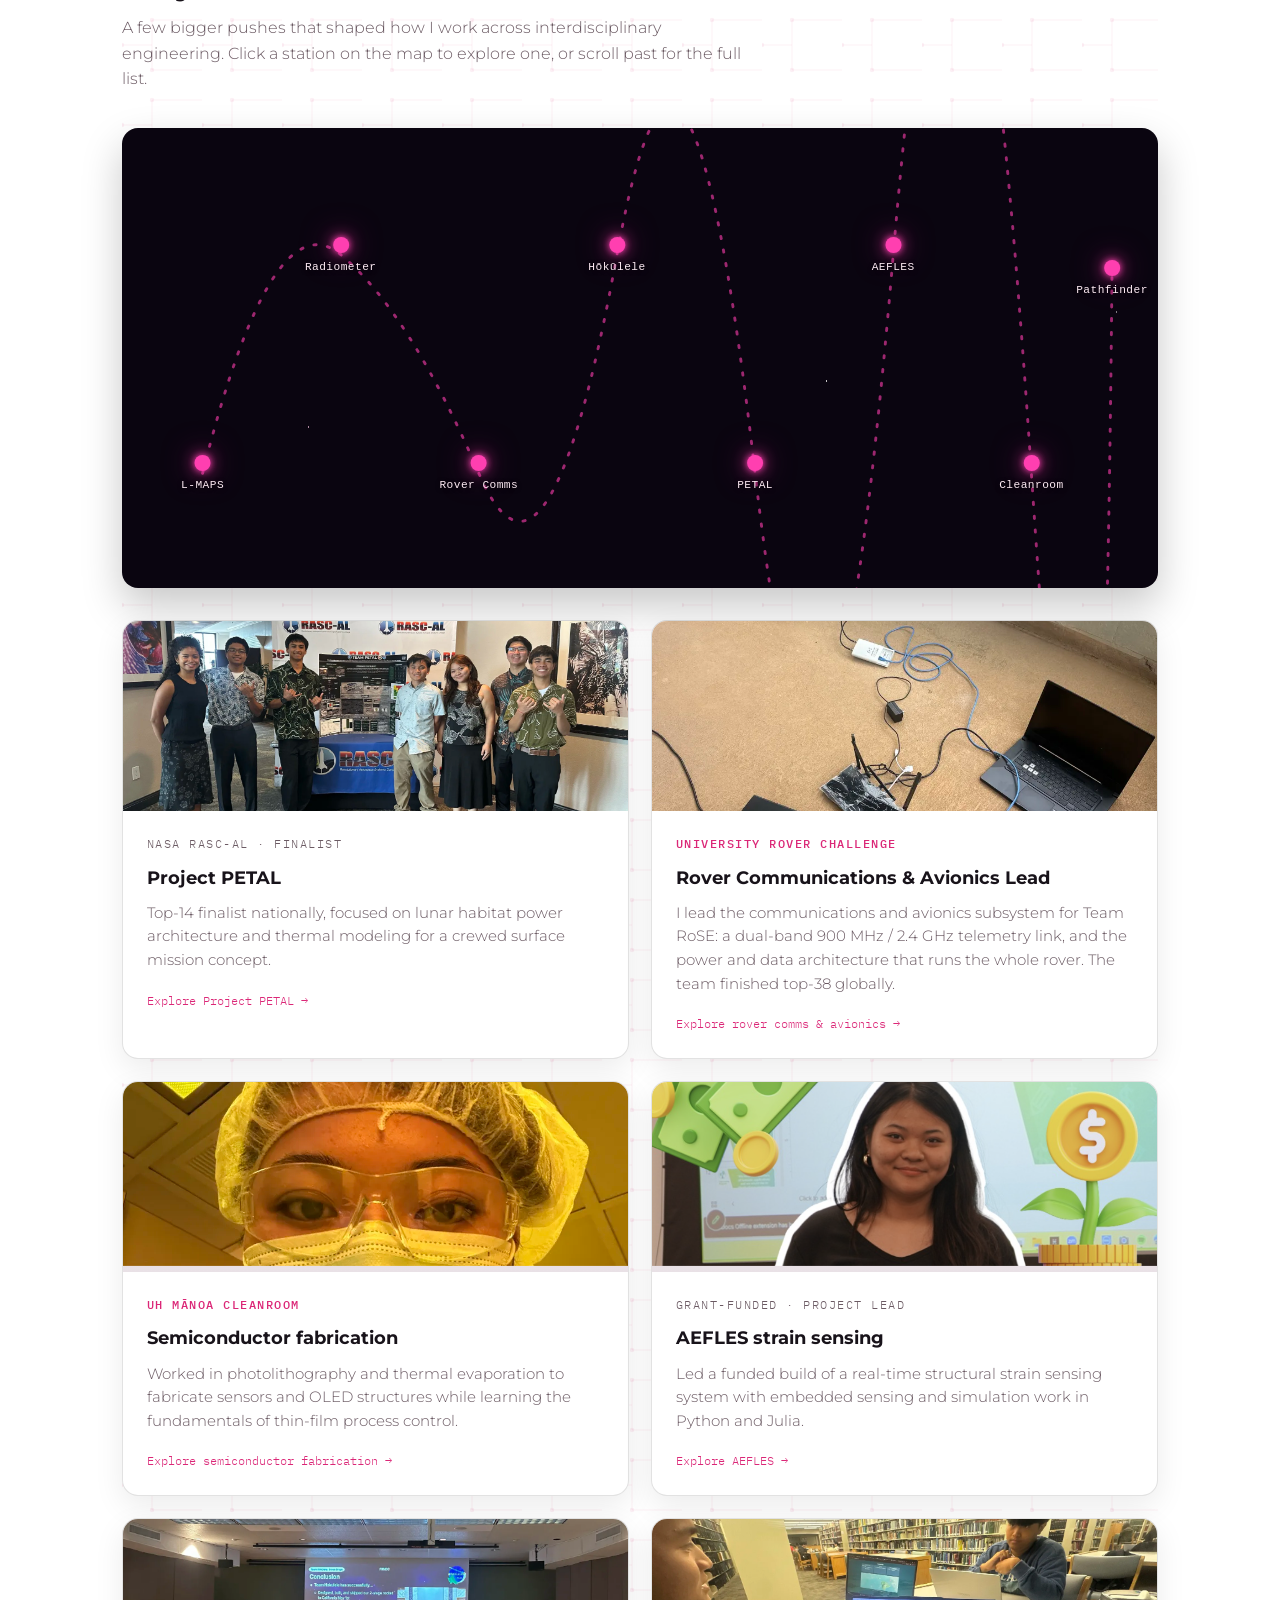
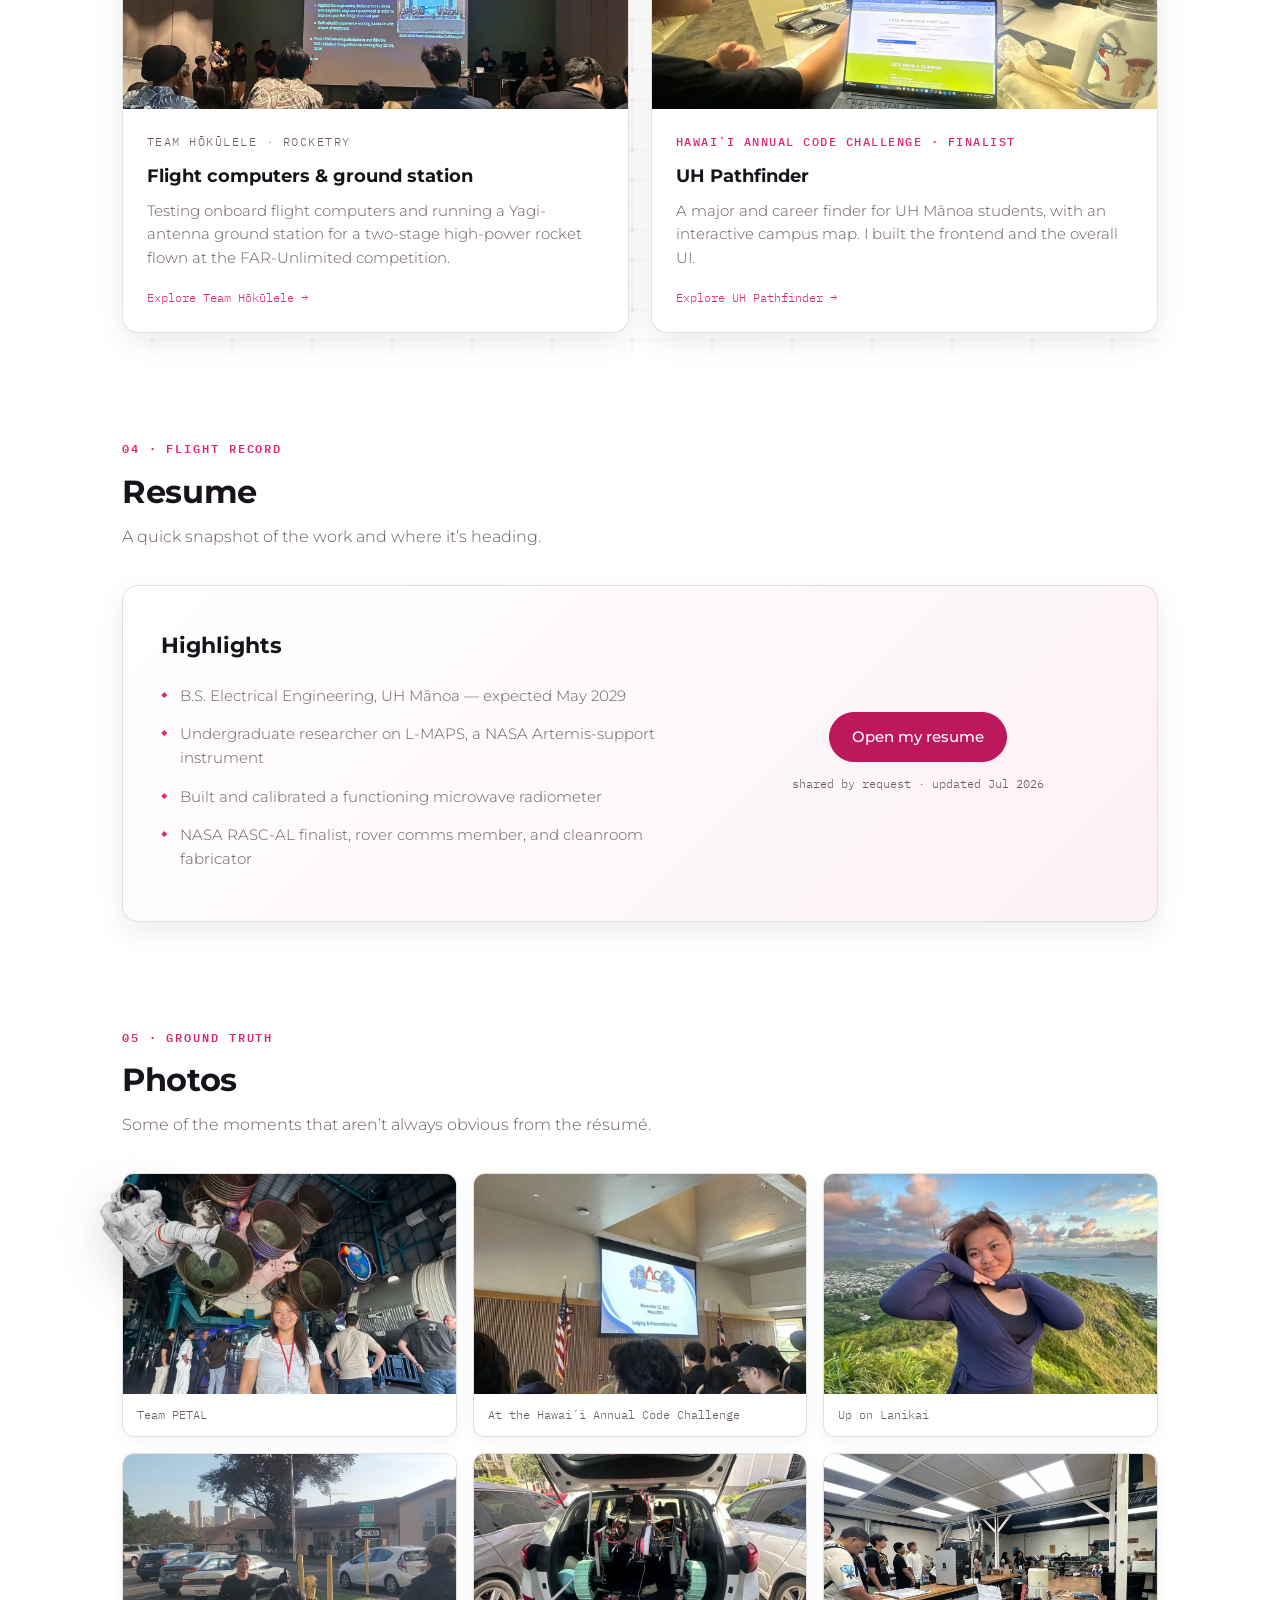
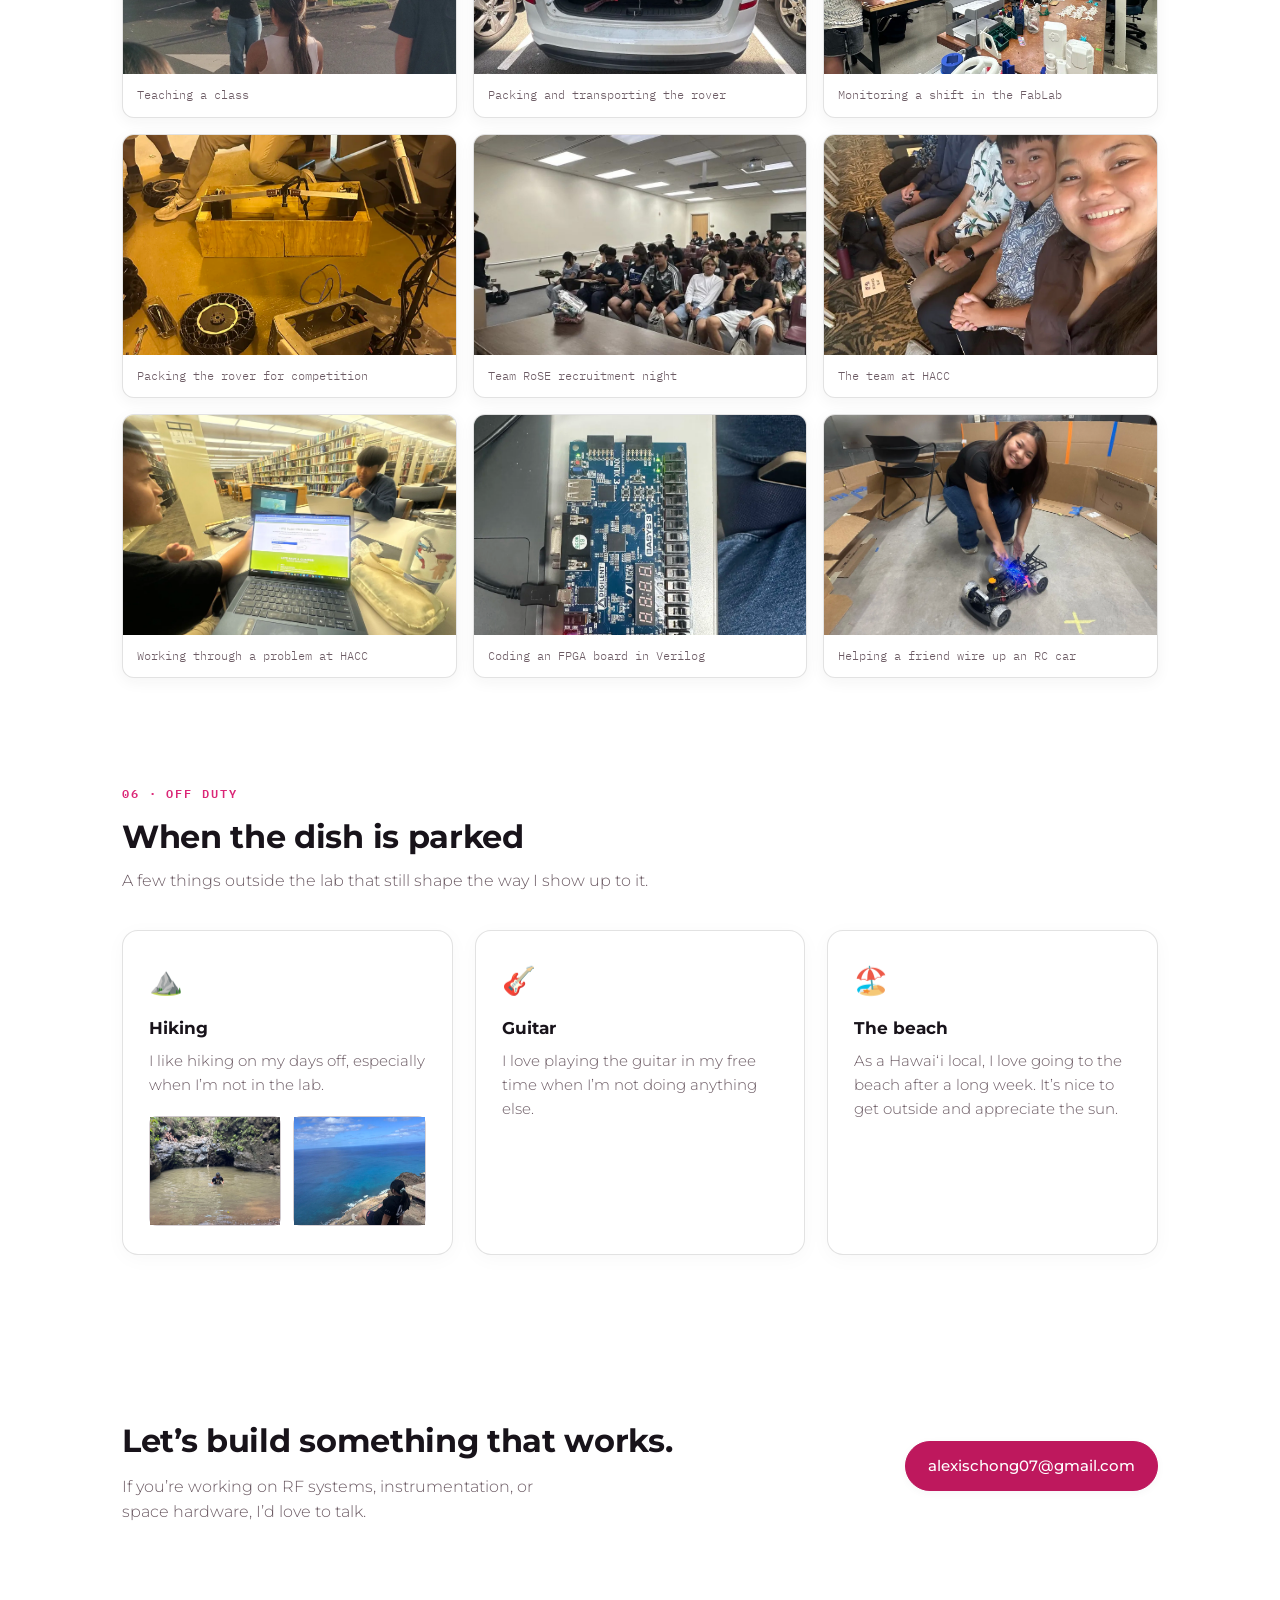
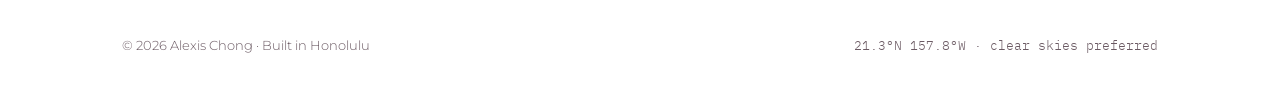
==== commit 7148c694: "Add RF/space technical accents: HUD, scope trace, spec plates, RF diagrams Adds five restrained tech" ====
--- a/index.html
+++ b/index.html
@@ -165,12 +165,28 @@
   .btn.primary:hover{background:#9d174d;border-color:#9d174d;box-shadow: 0 4px 12px rgba(33, 37, 41, 0.15)}
   .scroll-hint{position:relative;z-index:2;text-align:center;margin-top:8vh;color:rgba(255,255,255,0.55);font-family:'IBM Plex Mono',monospace;font-size:.75rem;letter-spacing:.14em}
 
+  .hud{
+    position:absolute;top:86px;right:22px;z-index:3;
+    font-family:'IBM Plex Mono',monospace;font-size:.68rem;letter-spacing:.05em;
+    color:rgba(255,255,255,0.7);
+    background:rgba(255,255,255,0.04);border:1px solid rgba(255,255,255,0.14);border-radius:6px;
+    padding:10px 12px;line-height:1.9;
+  }
+  .hud-row{white-space:nowrap;display:flex;align-items:center;gap:7px}
+  .hud-dot{width:6px;height:6px;border-radius:50%;background:#ff3fb0;box-shadow:0 0 5px rgba(255,63,176,0.9);animation:hudBlink 2.4s ease-in-out infinite}
+  @keyframes hudBlink{0%,100%{opacity:1}50%{opacity:.35}}
+  @media (max-width:700px){.hud{display:none}}
+
   /* ---------- sections ---------- */
   main{position:relative;z-index:1;display:flex;flex-direction:column}
   #about{order:1}
   #work{order:2}
   #experience{order:3}
-  #projects{order:4}
+  #projects{
+    order:4;
+    background-image:url("data:image/svg+xml;utf8,<svg xmlns='http://www.w3.org/2000/svg' width='80' height='80'><path d='M0 40H30V15H80M30 40V65H80' fill='none' stroke='rgba(219,39,119,0.07)' stroke-width='1'/><circle cx='30' cy='15' r='2.2' fill='rgba(219,39,119,0.07)'/><circle cx='0' cy='40' r='2.2' fill='rgba(219,39,119,0.07)'/><circle cx='30' cy='65' r='2.2' fill='rgba(219,39,119,0.07)'/></svg>");
+    background-repeat:repeat;
+  }
   #resume{order:5}
   #photos{order:6}
   #offduty{order:7}
@@ -218,7 +234,11 @@
   h3{font-size:1.35rem;font-weight:700;margin-bottom:10px;color:var(--moonlight)}
   .feat-body p{color:var(--dust);font-size:.97rem}
   .facts{margin-top:auto;padding-top:18px;display:flex;gap:9px;flex-wrap:wrap}
-  .fact{font-family:'IBM Plex Mono',monospace;font-size:.73rem;padding:5px 11px;border:1px solid var(--line);border-radius:999px;color:var(--moonlight);background:var(--space)}
+  .fact{font-family:'IBM Plex Mono',monospace;font-size:.72rem;letter-spacing:.03em;padding:6px 12px 6px 10px;border:1px solid var(--line);border-left:3px solid var(--cold);border-radius:4px;color:var(--moonlight);background:var(--space)}
+
+  .scope-divider{background:#000;width:100vw;margin:36px calc(-50vw + 50%) 0;padding:13px 0}
+  .scope-divider svg{display:block;width:100%;height:46px}
+  .scope-divider path{fill:none;stroke:#ff3fb0;stroke-width:2;opacity:.85}
 
   /* ---------- mission map ---------- */
   .mission-map{
@@ -410,6 +430,11 @@
   </div>
   <div class="scroll-hint">SCROLL &darr;</div>
   <div class="moon" id="moon" aria-hidden="true"></div>
+  <div class="hud" aria-hidden="true">
+    <div class="hud-row"><span class="hud-dot"></span>LINK LOCKED</div>
+    <div class="hud-row">FREQ&nbsp;&nbsp;2.4&nbsp;GHz</div>
+    <div class="hud-row">PWR&nbsp;&nbsp;&nbsp;NOMINAL</div>
+  </div>
 </header>
 
 <main class="wrap">
@@ -486,6 +511,12 @@
       </div>
       <img class="satellite-dish" src="Satellite dish.png" alt="Hovering satellite dish" onerror="this.remove()">
     </article>
+
+    <div class="scope-divider" aria-hidden="true">
+      <svg viewBox="0 0 1200 80" preserveAspectRatio="none">
+        <path d="M 0,40.0 L 4,35.1 L 8,30.5 L 12,27.0 L 16,25.1 L 20,25.3 L 24,27.7 L 28,32.1 L 32,37.9 L 36,44.3 L 40,50.6 L 44,55.6 L 48,58.6 L 52,59.1 L 56,56.8 L 60,52.0 L 64,45.2 L 68,37.3 L 72,29.5 L 76,22.8 L 80,18.4 L 84,16.9 L 88,18.6 L 92,23.5 L 96,31.0 L 100,40.0 L 104,49.3 L 108,57.6 L 112,63.6 L 116,66.4 L 120,65.5 L 124,60.9 L 128,53.2 L 132,43.5 L 136,33.0 L 140,23.3 L 144,15.7 L 148,11.5 L 152,11.2 L 156,15.0 L 160,22.5 L 164,32.5 L 168,43.8 L 172,54.7 L 176,63.6 L 180,69.4 L 184,71.0 L 188,68.2 L 192,61.5 L 196,51.6 L 200,40.0 L 204,28.3 L 208,18.3 L 212,11.2 L 216,8.2 L 220,9.6 L 224,15.4 L 228,24.6 L 232,36.0 L 236,48.0 L 240,58.8 L 244,67.0 L 248,71.3 L 252,71.2 L 256,66.8 L 260,58.6 L 264,47.8 L 268,36.1 L 272,24.9 L 276,16.0 L 280,10.6 L 284,9.3 L 288,12.3 L 292,19.2 L 296,28.9 L 300,40.0 L 304,50.9 L 308,60.1 L 312,66.4 L 316,68.8 L 320,67.2 L 324,61.8 L 328,53.5 L 332,43.5 L 336,33.2 L 340,24.2 L 344,17.6 L 348,14.3 L 352,14.6 L 356,18.5 L 360,25.3 L 364,33.9 L 368,43.0 L 372,51.5 L 376,58.0 L 380,61.8 L 384,62.4 L 388,59.9 L 392,54.8 L 396,47.8 L 400,40.0 L 404,32.6 L 408,26.6 L 412,22.7 L 416,21.4 L 420,22.7 L 424,26.4 L 428,31.7 L 432,37.9 L 436,44.0 L 440,49.2 L 444,52.7 L 448,54.3 L 452,53.8 L 456,51.4 L 460,47.6 L 464,43.3 L 468,38.3 L 472,33.2 L 476,28.7 L 480,25.5 L 484,24.3 L 488,25.3 L 492,28.5 L 496,33.6 L 500,40.0 L 504,46.7 L 508,52.8 L 512,57.4 L 516,59.7 L 520,59.2 L 524,56.0 L 528,50.2 L 532,42.7 L 536,34.5 L 540,26.7 L 544,20.6 L 548,17.0 L 552,16.5 L 556,19.5 L 560,25.5 L 564,33.8 L 568,43.2 L 572,52.5 L 576,60.3 L 580,65.4 L 584,67.0 L 588,64.8 L 592,59.0 L 596,50.3 L 600,40.0 L 604,29.5 L 608,20.2 L 612,13.6 L 616,10.6 L 620,11.7 L 624,16.9 L 628,25.5 L 632,36.2 L 636,47.6 L 640,58.1 L 644,66.1 L 648,70.6 L 652,70.7 L 656,66.5 L 660,58.5 L 664,47.9 L 668,36.0 L 672,24.7 L 676,15.4 L 680,9.6 L 684,8.1 L 688,11.1 L 692,18.1 L 696,28.2 L 700,40.0 L 704,51.8 L 708,61.8 L 712,68.8 L 716,71.7 L 720,70.1 L 724,64.3 L 728,55.1 L 732,43.9 L 736,32.3 L 740,21.8 L 744,14.0 L 748,9.9 L 752,10.1 L 756,14.5 L 760,22.4 L 764,32.6 L 768,43.7 L 772,54.1 L 776,62.3 L 780,67.3 L 784,68.3 L 788,65.4 L 792,59.0 L 796,50.1 L 800,40.0 L 804,30.2 L 808,22.0 L 812,16.5 L 816,14.5 L 820,16.0 L 824,20.9 L 828,28.3 L 832,37.0 L 836,45.9 L 840,53.6 L 844,59.1 L 848,61.8 L 852,61.3 L 856,58.0 L 860,52.2 L 864,45.1 L 868,37.5 L 872,30.7 L 876,25.5 L 880,22.5 L 884,22.2 L 888,24.3 L 892,28.5 L 896,34.0 L 900,40.0 L 904,45.6 L 908,50.1 L 912,52.9 L 916,53.7 L 920,52.6 L 924,50.0 L 928,46.5 L 932,41.8 L 936,36.4 L 940,31.2 L 944,26.9 L 948,24.2 L 952,23.7 L 956,25.6 L 960,29.7 L 964,35.5 L 968,42.3 L 972,49.2 L 976,55.1 L 980,59.1 L 984,60.5 L 988,59.0 L 992,54.7 L 996,48.1 L 1000,40.0 L 1004,31.6 L 1008,24.1 L 1012,18.5 L 1016,15.9 L 1020,16.6 L 1024,20.8 L 1028,27.8 L 1032,36.8 L 1036,46.5 L 1040,55.6 L 1044,62.7 L 1048,66.7 L 1052,67.1 L 1056,63.6 L 1060,56.6 L 1064,47.1 L 1068,36.4 L 1072,26.0 L 1076,17.4 L 1080,11.8 L 1084,10.2 L 1088,12.8 L 1092,19.2 L 1096,28.8 L 1100,40.0 L 1104,51.4 L 1108,61.3 L 1112,68.3 L 1116,71.3 L 1120,70.0 L 1124,64.4 L 1128,55.3 L 1132,44.0 L 1136,32.1 L 1140,21.2 L 1144,13.0 L 1148,8.6 L 1152,8.6 L 1156,13.0 L 1160,21.2 L 1164,32.1 L 1168,44.0 L 1172,55.3 L 1176,64.5 L 1180,70.1 L 1184,71.5 L 1188,68.5 L 1192,61.5 L 1196,51.5 L 1200,40.0"/>
+      </svg>
+    </div>
   </section>
 
   <section id="experience">
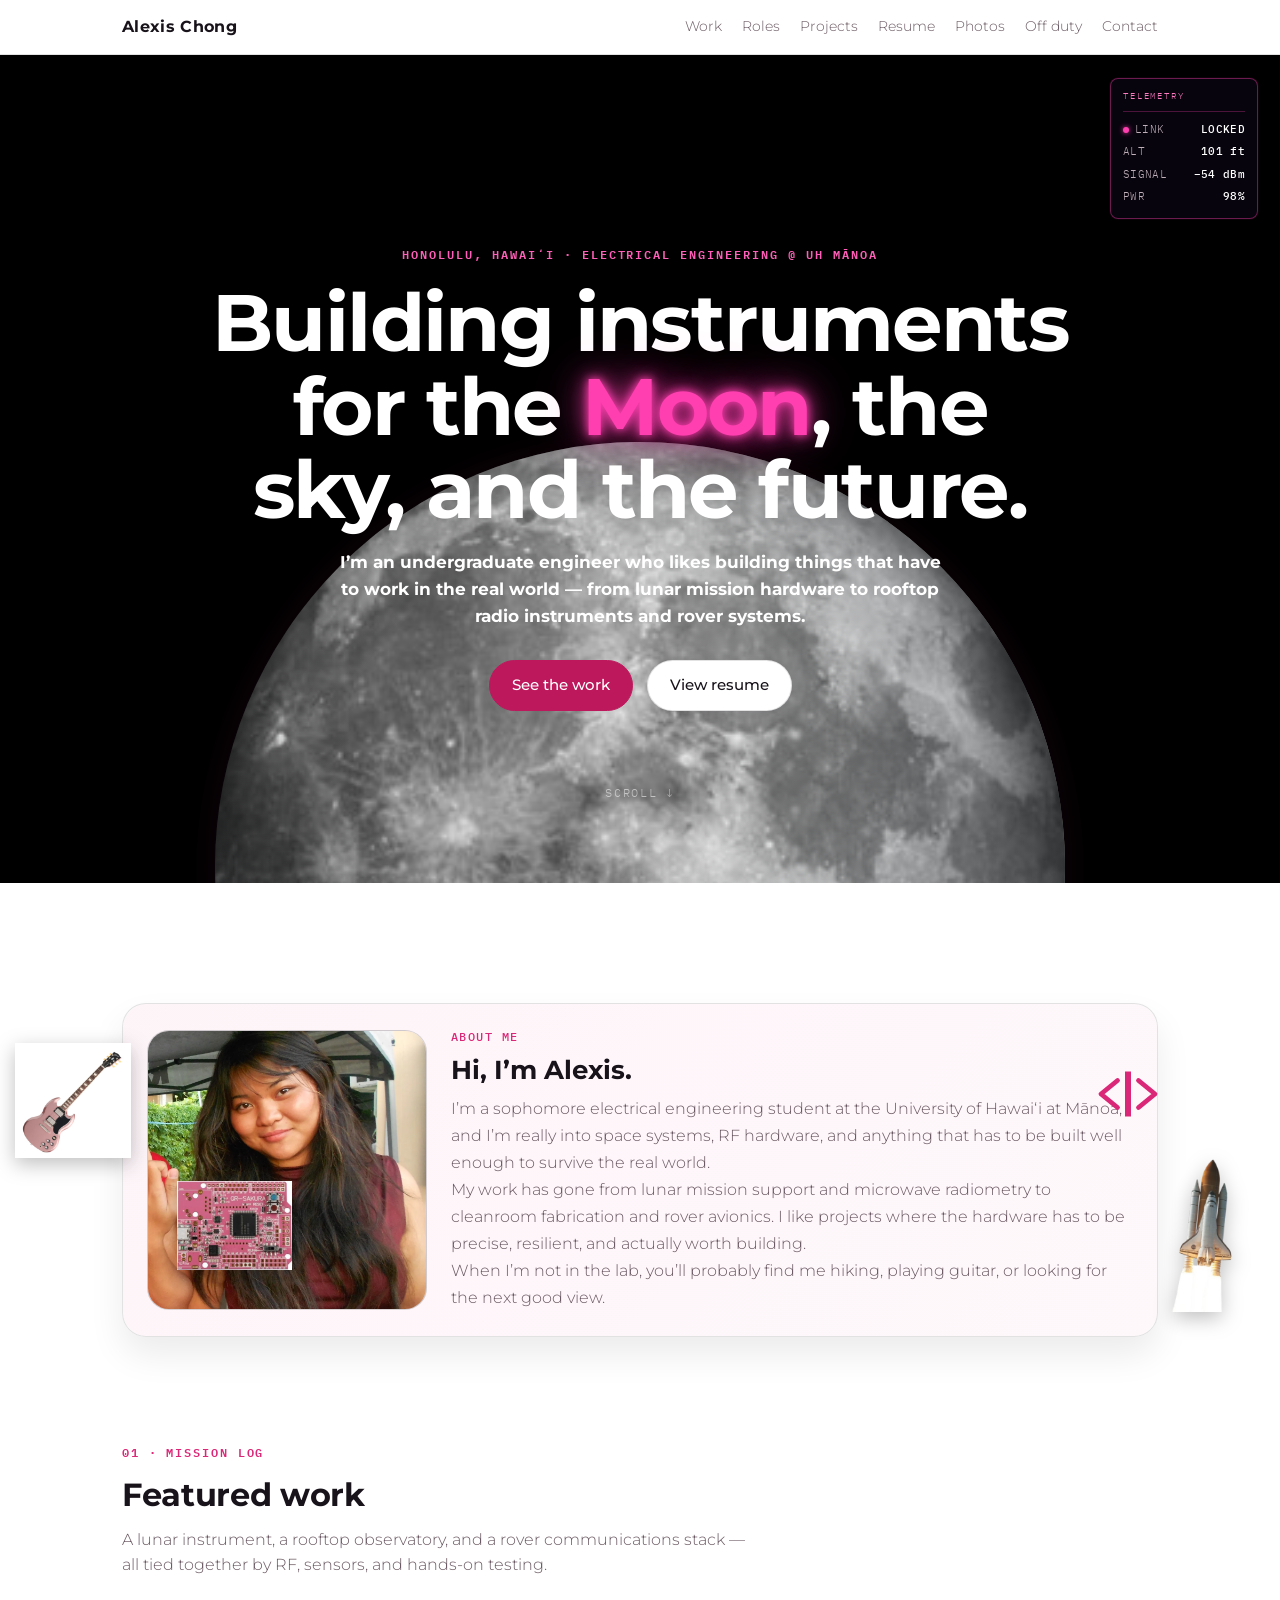
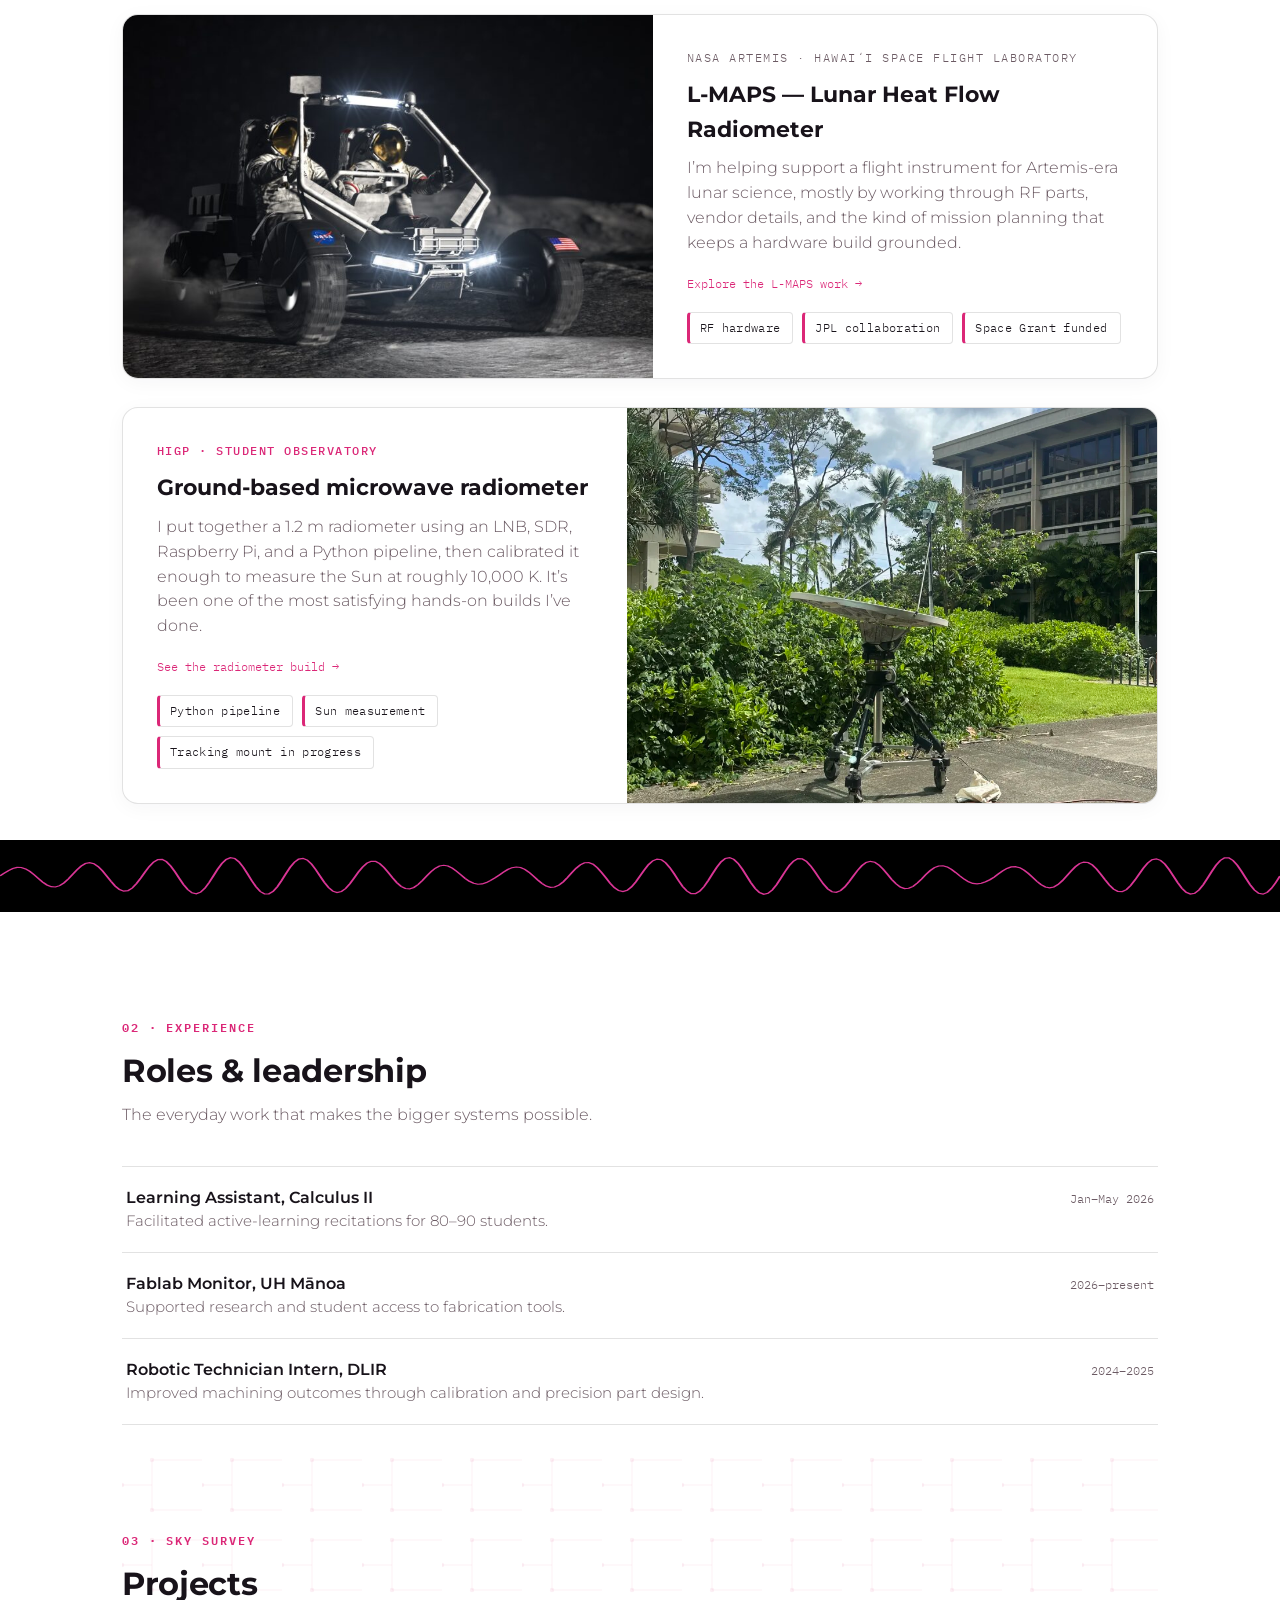
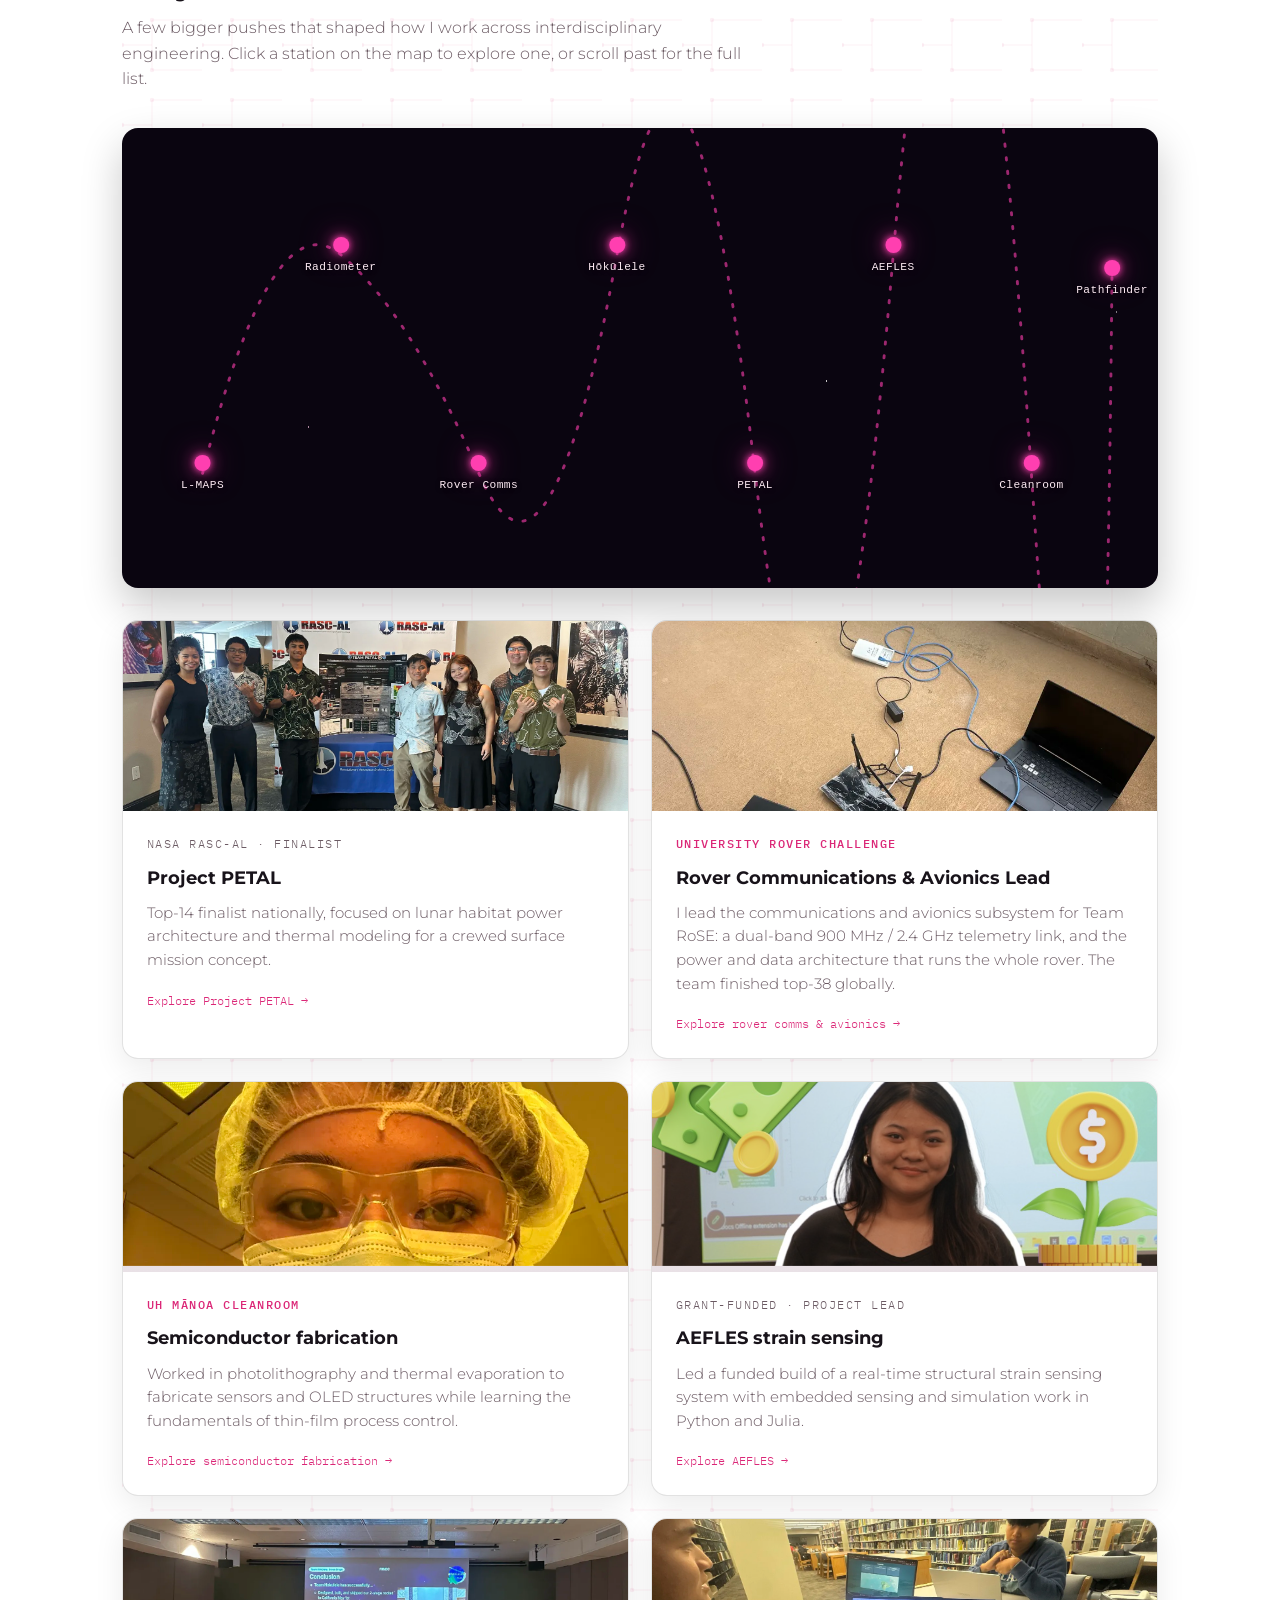
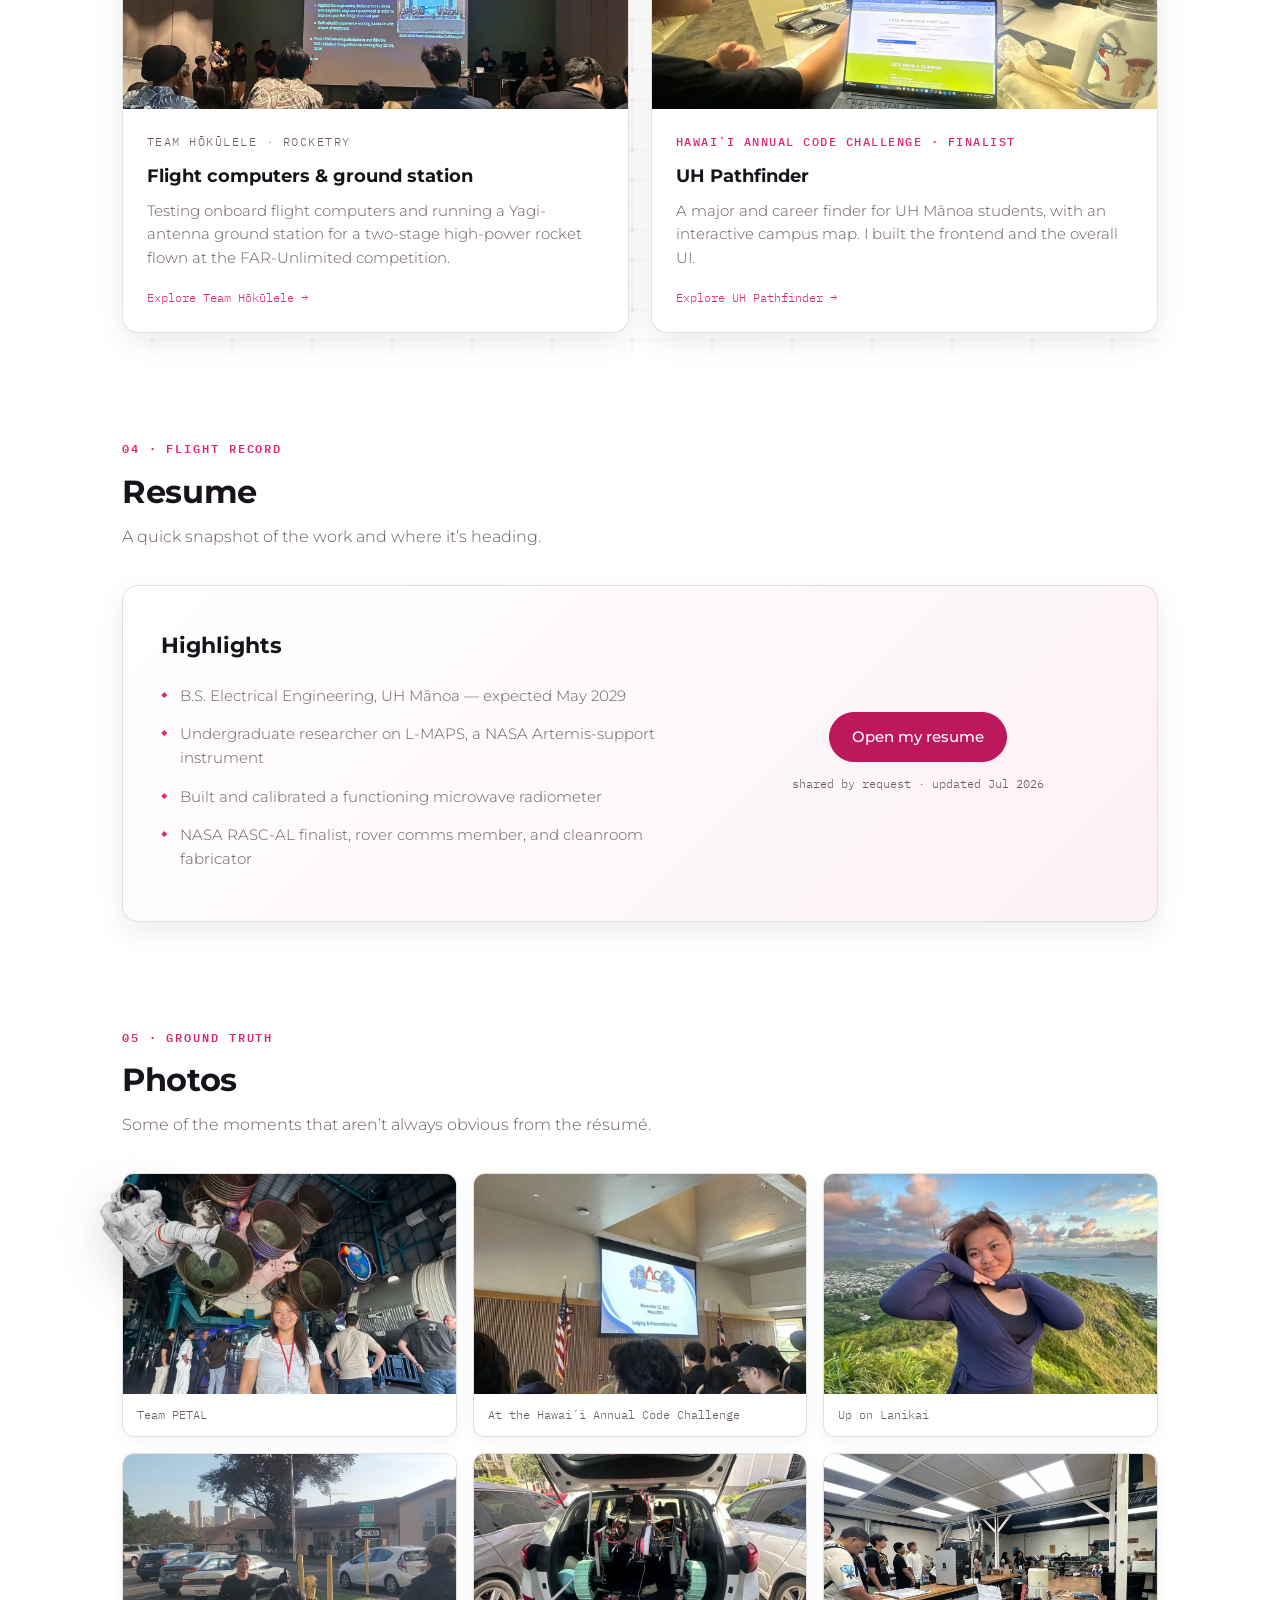
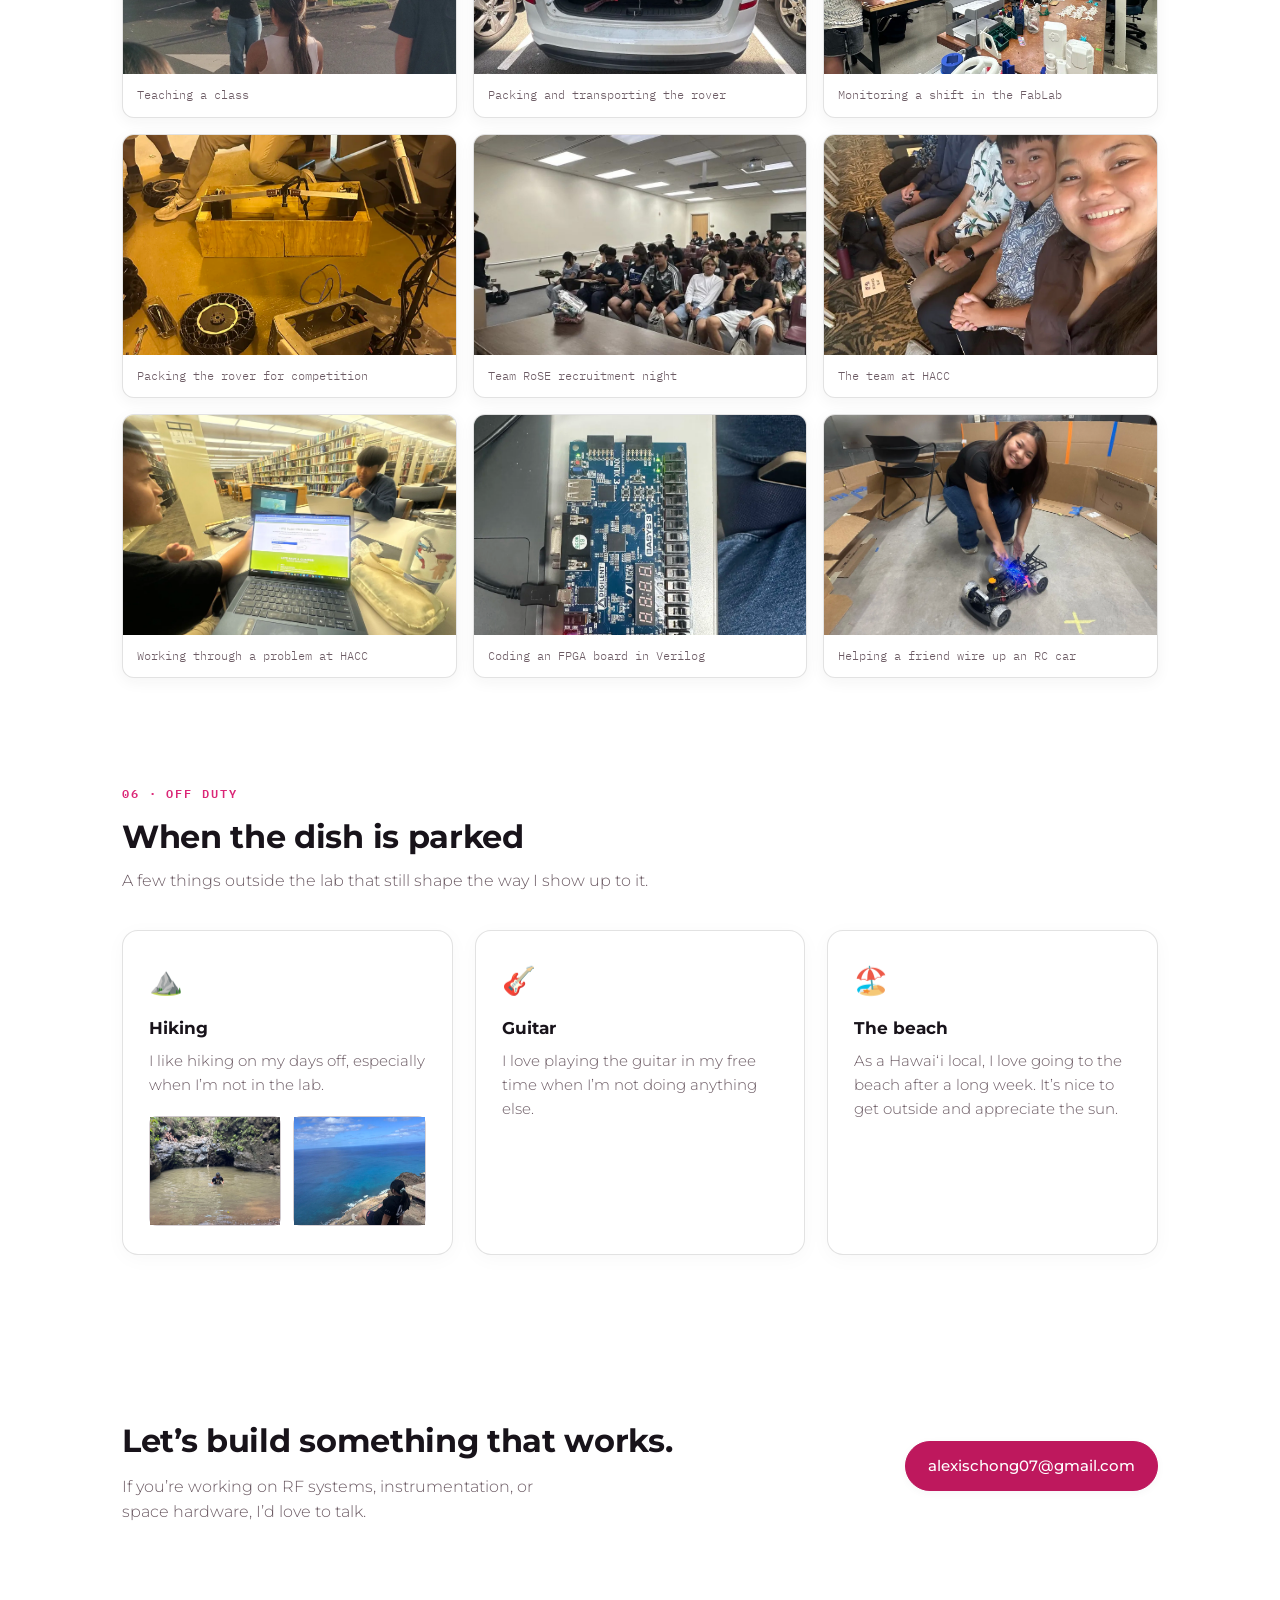
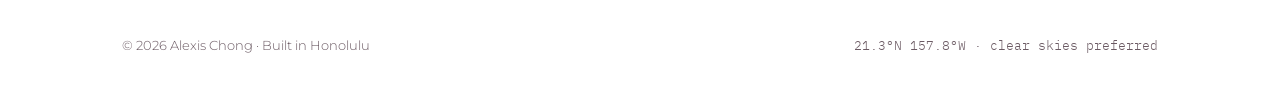
==== commit 22b186b1: "Make the telemetry HUD persistent and more alive Switches the HUD from absolute (hero-only) to fixed" ====
--- a/index.html
+++ b/index.html
@@ -166,16 +166,21 @@
   .scroll-hint{position:relative;z-index:2;text-align:center;margin-top:8vh;color:rgba(255,255,255,0.55);font-family:'IBM Plex Mono',monospace;font-size:.75rem;letter-spacing:.14em}
 
   .hud{
-    position:absolute;top:86px;right:22px;z-index:3;
-    font-family:'IBM Plex Mono',monospace;font-size:.68rem;letter-spacing:.05em;
-    color:rgba(255,255,255,0.7);
-    background:rgba(255,255,255,0.04);border:1px solid rgba(255,255,255,0.14);border-radius:6px;
-    padding:10px 12px;line-height:1.9;
-  }
-  .hud-row{white-space:nowrap;display:flex;align-items:center;gap:7px}
-  .hud-dot{width:6px;height:6px;border-radius:50%;background:#ff3fb0;box-shadow:0 0 5px rgba(255,63,176,0.9);animation:hudBlink 2.4s ease-in-out infinite}
+    position:fixed;top:78px;right:22px;z-index:50;width:148px;
+    font-family:'IBM Plex Mono',monospace;font-size:.67rem;letter-spacing:.03em;
+    color:#fdeaf3;
+    background:rgba(10,5,16,0.88);backdrop-filter:blur(8px);-webkit-backdrop-filter:blur(8px);
+    border:1px solid rgba(255,63,176,0.4);border-radius:8px;
+    padding:10px 12px 11px;
+    box-shadow:0 14px 34px rgba(0,0,0,0.32),0 0 0 1px rgba(255,63,176,0.06);
+  }
+  .hud-title{font-size:.58rem;letter-spacing:.2em;color:#ff7ac1;margin-bottom:7px;padding-bottom:7px;border-bottom:1px solid rgba(255,63,176,0.28)}
+  .hud-row{display:flex;justify-content:space-between;align-items:center;padding:2.5px 0;white-space:nowrap;gap:10px}
+  .hud-label{display:flex;align-items:center;gap:6px;color:rgba(253,234,243,0.75)}
+  .hud-val{color:#ffffff;font-weight:500}
+  .hud-dot{width:6px;height:6px;border-radius:50%;background:#ff3fb0;box-shadow:0 0 5px rgba(255,63,176,0.9);animation:hudBlink 2.4s ease-in-out infinite;flex:none}
   @keyframes hudBlink{0%,100%{opacity:1}50%{opacity:.35}}
-  @media (max-width:700px){.hud{display:none}}
+  @media (max-width:820px){.hud{display:none}}
 
   /* ---------- sections ---------- */
   main{position:relative;z-index:1;display:flex;flex-direction:column}
@@ -430,12 +435,15 @@
   </div>
   <div class="scroll-hint">SCROLL &darr;</div>
   <div class="moon" id="moon" aria-hidden="true"></div>
-  <div class="hud" aria-hidden="true">
-    <div class="hud-row"><span class="hud-dot"></span>LINK LOCKED</div>
-    <div class="hud-row">FREQ&nbsp;&nbsp;2.4&nbsp;GHz</div>
-    <div class="hud-row">PWR&nbsp;&nbsp;&nbsp;NOMINAL</div>
-  </div>
 </header>
+
+<div class="hud" aria-hidden="true">
+  <div class="hud-title">TELEMETRY</div>
+  <div class="hud-row"><span class="hud-label"><span class="hud-dot"></span>LINK</span><span class="hud-val">LOCKED</span></div>
+  <div class="hud-row"><span class="hud-label">ALT</span><span class="hud-val" id="hudAlt">0 ft</span></div>
+  <div class="hud-row"><span class="hud-label">SIGNAL</span><span class="hud-val" id="hudSig">&minus;48 dBm</span></div>
+  <div class="hud-row"><span class="hud-label">PWR</span><span class="hud-val" id="hudPwr">100%</span></div>
+</div>
 
 <main class="wrap">
   <section id="about">
@@ -891,6 +899,25 @@
       if (e.key === 'Escape') closeAll(null);
     });
   })();
+
+  (function(){
+    if (window.matchMedia('(prefers-reduced-motion: reduce)').matches) return;
+    var alt = document.getElementById('hudAlt');
+    var sig = document.getElementById('hudSig');
+    var pwr = document.getElementById('hudPwr');
+    if (!alt || !sig || !pwr) return;
+    var a = 0, p = 100;
+    function tick(){
+      a += Math.floor(Math.random() * 60) + 15;
+      if (a > 12000) a = 0;
+      alt.textContent = a.toLocaleString() + ' ft';
+      sig.textContent = '−' + (44 + Math.floor(Math.random() * 18)) + ' dBm';
+      p = Math.max(93, Math.min(100, p + (Math.random() < 0.5 ? -1 : 1)));
+      pwr.textContent = p + '%';
+    }
+    tick();
+    setInterval(tick, 1500);
+  })();
 </script>
 </body>
 </html>
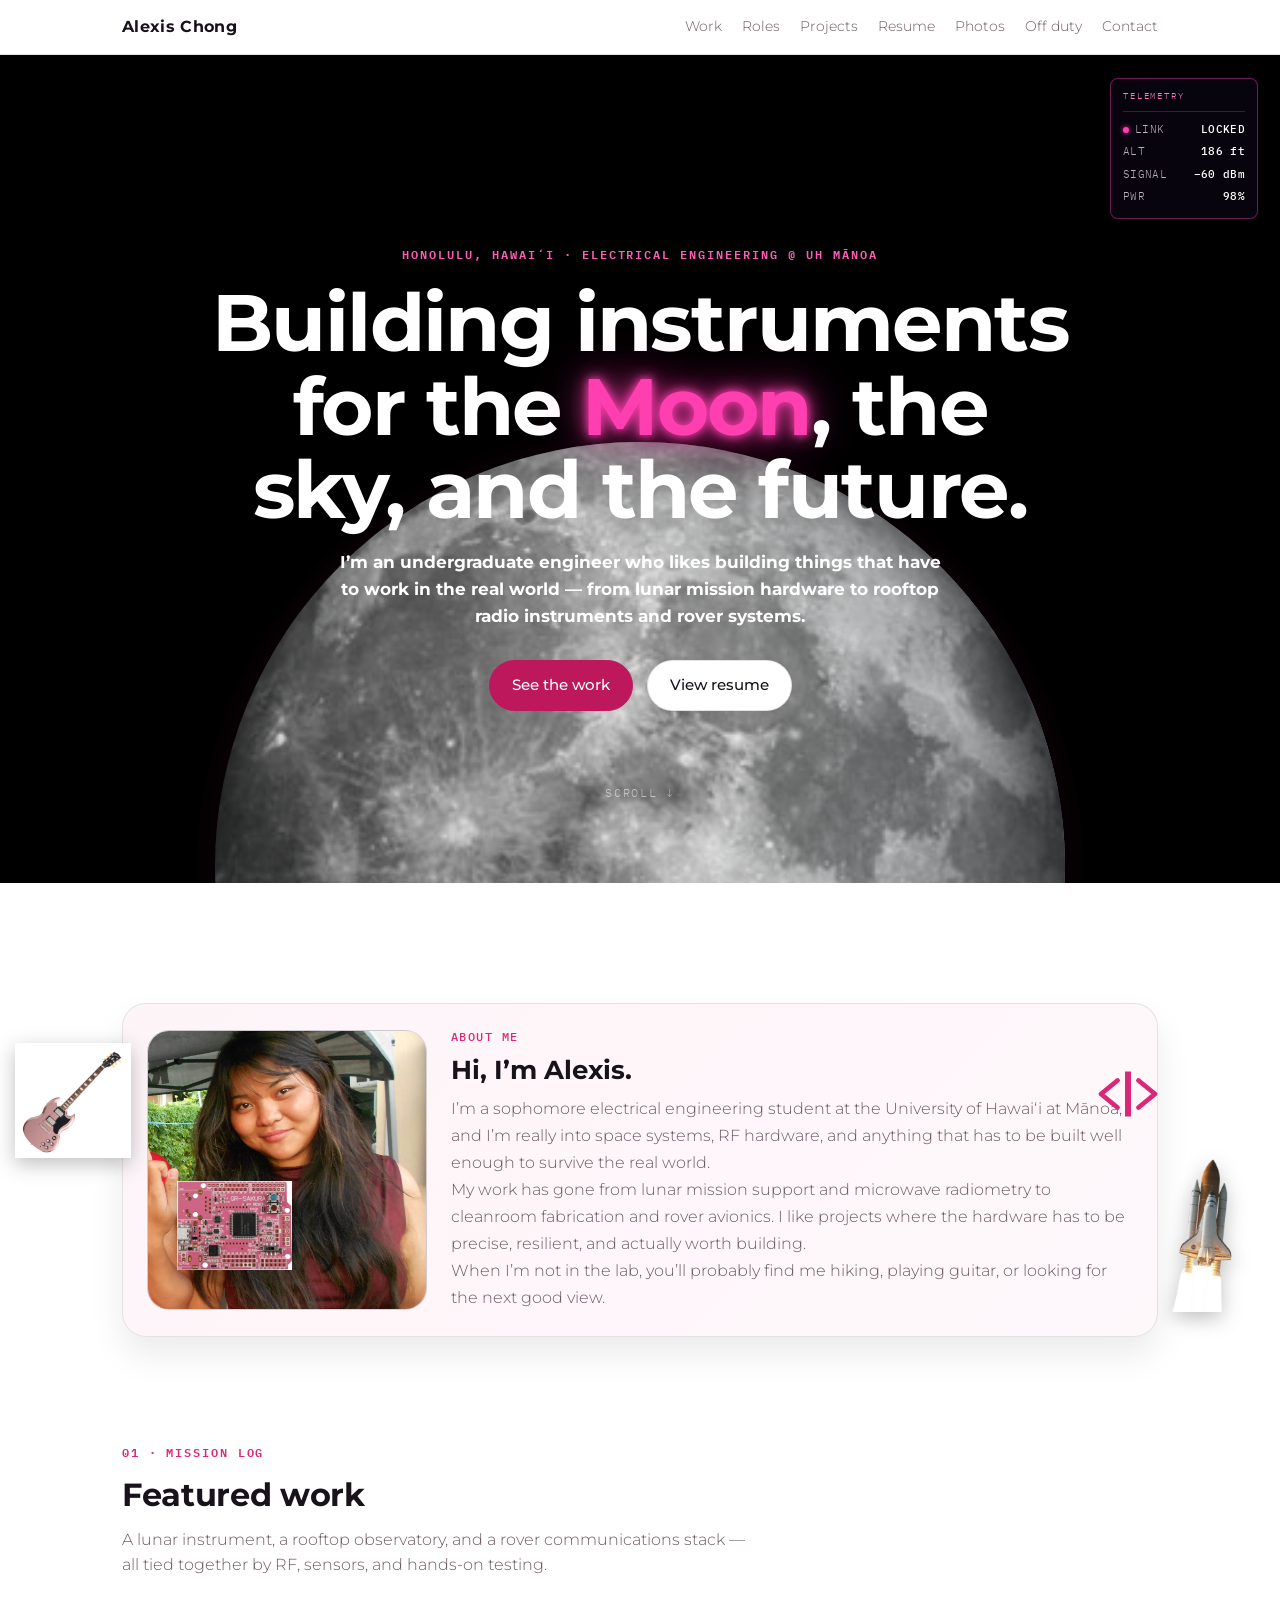
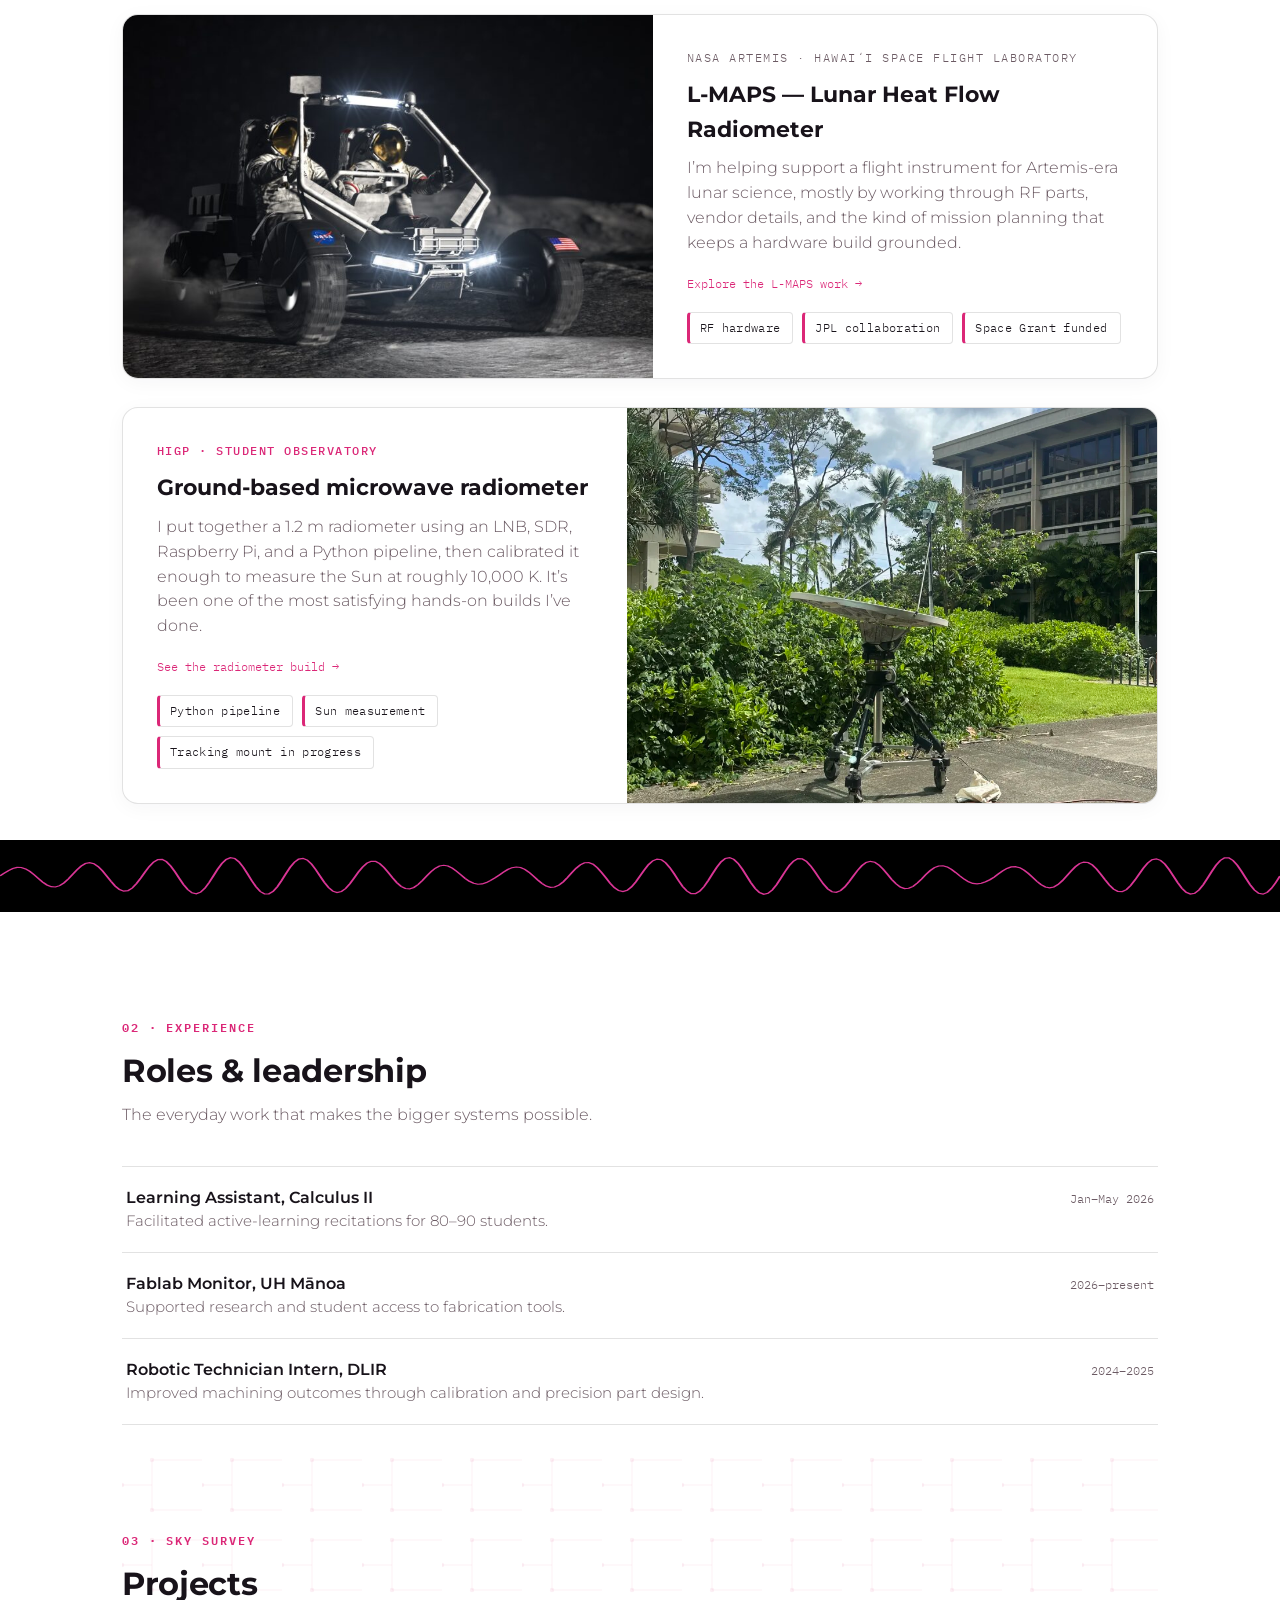
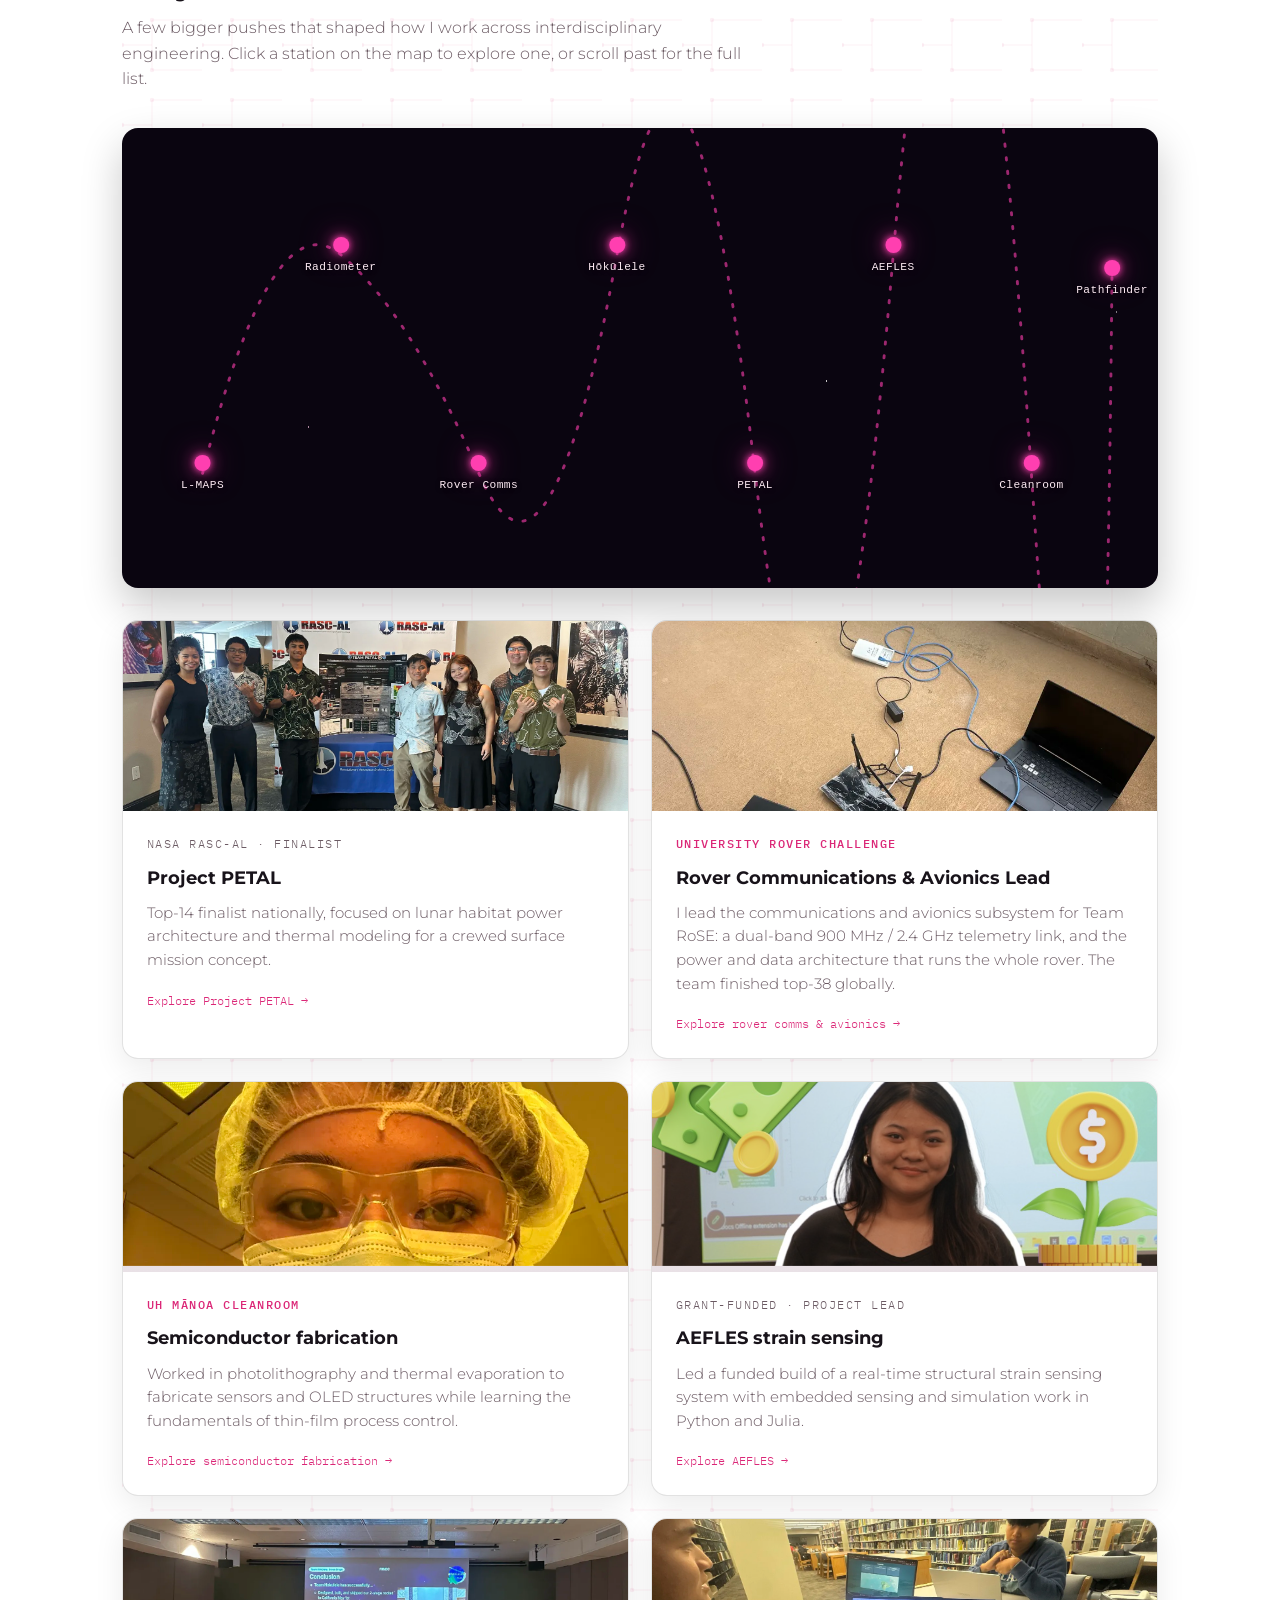
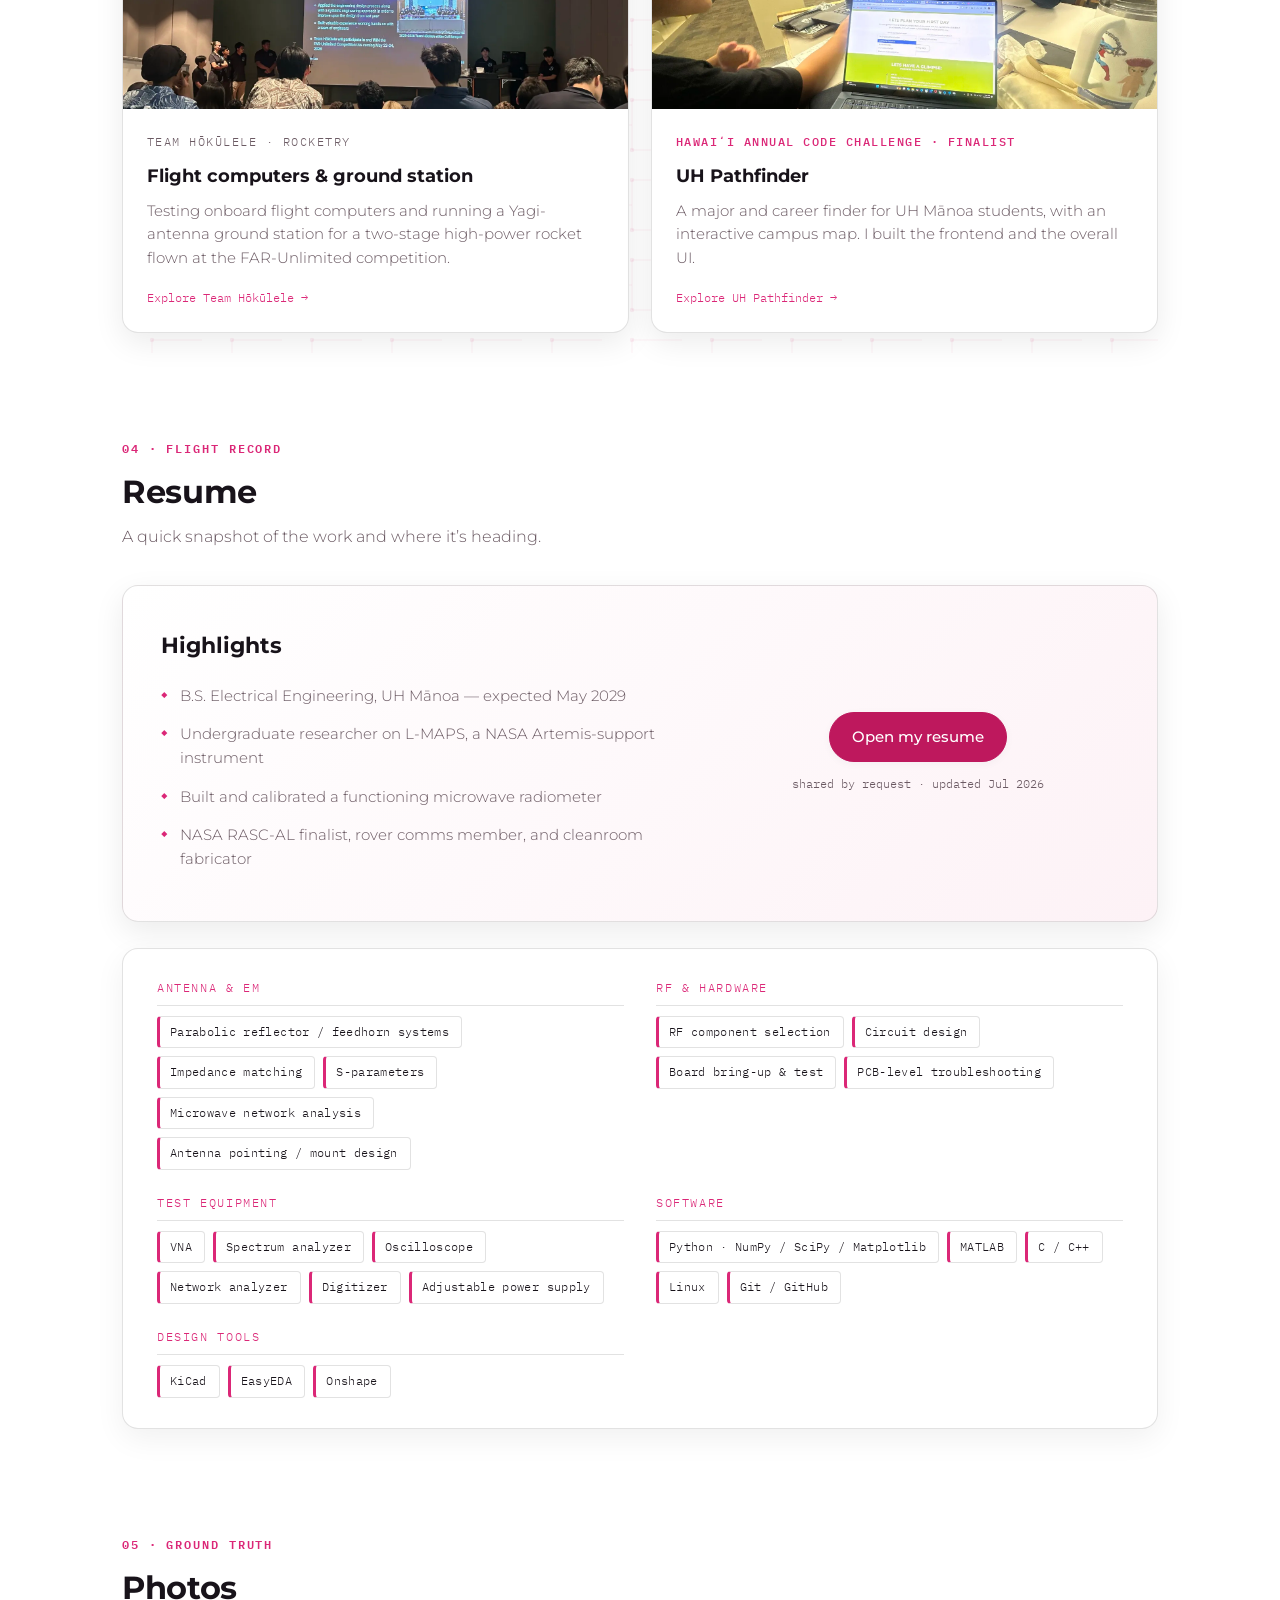
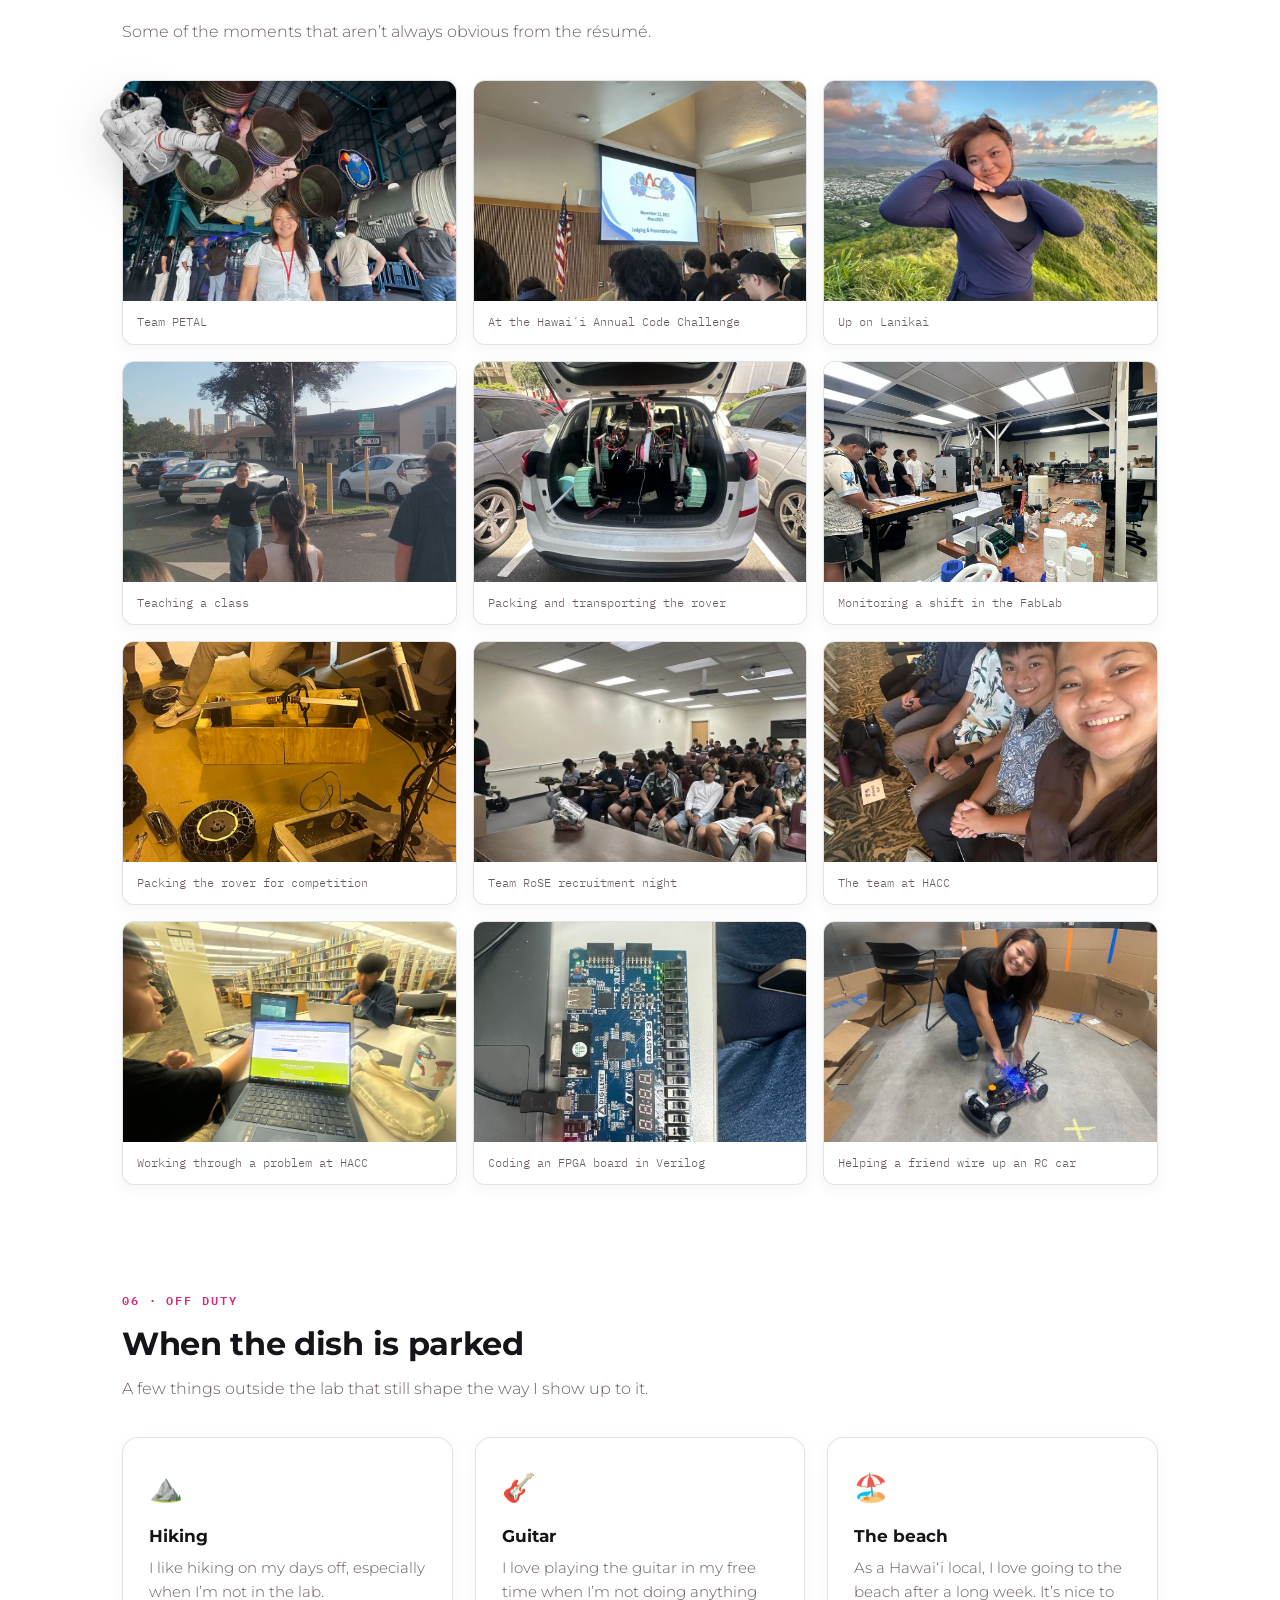
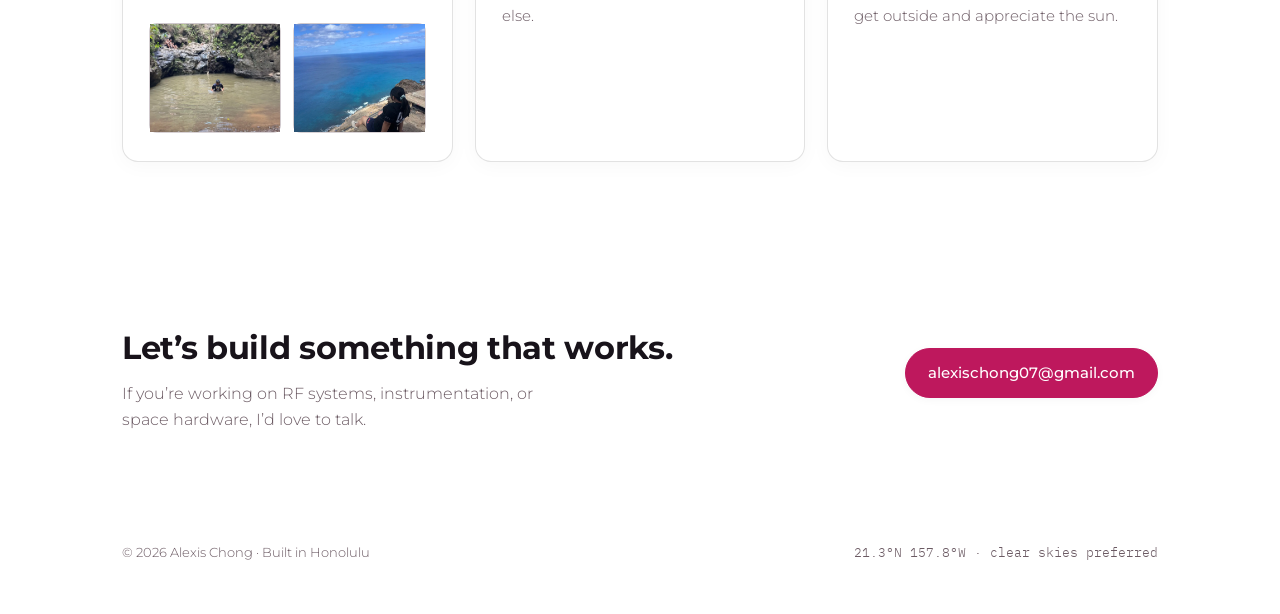
==== commit d49ad0f7: "Add an RF-themed Skills section to the Resume block Adds a Skills grid below the resume Highlights c" ====
--- a/index.html
+++ b/index.html
@@ -341,6 +341,12 @@
   .resume-list li::before{content:"◆";color:var(--cold);font-size:.7rem;line-height:1.9}
   .resume-side{text-align:center}
   .resume-side .mono{display:block;color:var(--dust);font-size:.78rem;margin-top:12px}
+
+  .skills-block{margin-top:26px;background:var(--card);border:1px solid var(--line);border-radius:var(--radius);padding:30px 34px;box-shadow:0 10px 30px rgba(0,0,0,0.06)}
+  .skills-grid{display:grid;grid-template-columns:repeat(2,1fr);gap:24px 32px}
+  .skill-label{font-family:'IBM Plex Mono',monospace;font-size:.72rem;letter-spacing:.14em;text-transform:uppercase;color:var(--cold);margin-bottom:10px;padding-bottom:8px;border-bottom:1px solid var(--line)}
+  .skill-chips{display:flex;flex-wrap:wrap;gap:8px}
+  @media (max-width:700px){.skills-grid{grid-template-columns:1fr}.skills-block{padding:24px 22px}}
 
   /* ---------- gallery ---------- */
   .gallery-wrap{position:relative}
@@ -743,6 +749,59 @@
         <span class="mono">shared by request &middot; updated Jul 2026</span>
       </div>
     </div>
+
+    <div class="skills-block">
+      <div class="skills-grid">
+        <div class="skill-cat">
+          <div class="skill-label">Antenna &amp; EM</div>
+          <div class="skill-chips">
+            <span class="fact">Parabolic reflector / feedhorn systems</span>
+            <span class="fact">Impedance matching</span>
+            <span class="fact">S-parameters</span>
+            <span class="fact">Microwave network analysis</span>
+            <span class="fact">Antenna pointing / mount design</span>
+          </div>
+        </div>
+        <div class="skill-cat">
+          <div class="skill-label">RF &amp; Hardware</div>
+          <div class="skill-chips">
+            <span class="fact">RF component selection</span>
+            <span class="fact">Circuit design</span>
+            <span class="fact">Board bring-up &amp; test</span>
+            <span class="fact">PCB-level troubleshooting</span>
+          </div>
+        </div>
+        <div class="skill-cat">
+          <div class="skill-label">Test Equipment</div>
+          <div class="skill-chips">
+            <span class="fact">VNA</span>
+            <span class="fact">Spectrum analyzer</span>
+            <span class="fact">Oscilloscope</span>
+            <span class="fact">Network analyzer</span>
+            <span class="fact">Digitizer</span>
+            <span class="fact">Adjustable power supply</span>
+          </div>
+        </div>
+        <div class="skill-cat">
+          <div class="skill-label">Software</div>
+          <div class="skill-chips">
+            <span class="fact">Python &middot; NumPy / SciPy / Matplotlib</span>
+            <span class="fact">MATLAB</span>
+            <span class="fact">C / C++</span>
+            <span class="fact">Linux</span>
+            <span class="fact">Git / GitHub</span>
+          </div>
+        </div>
+        <div class="skill-cat">
+          <div class="skill-label">Design Tools</div>
+          <div class="skill-chips">
+            <span class="fact">KiCad</span>
+            <span class="fact">EasyEDA</span>
+            <span class="fact">Onshape</span>
+          </div>
+        </div>
+      </div>
+    </div>
   </section>
 
   <section id="photos">
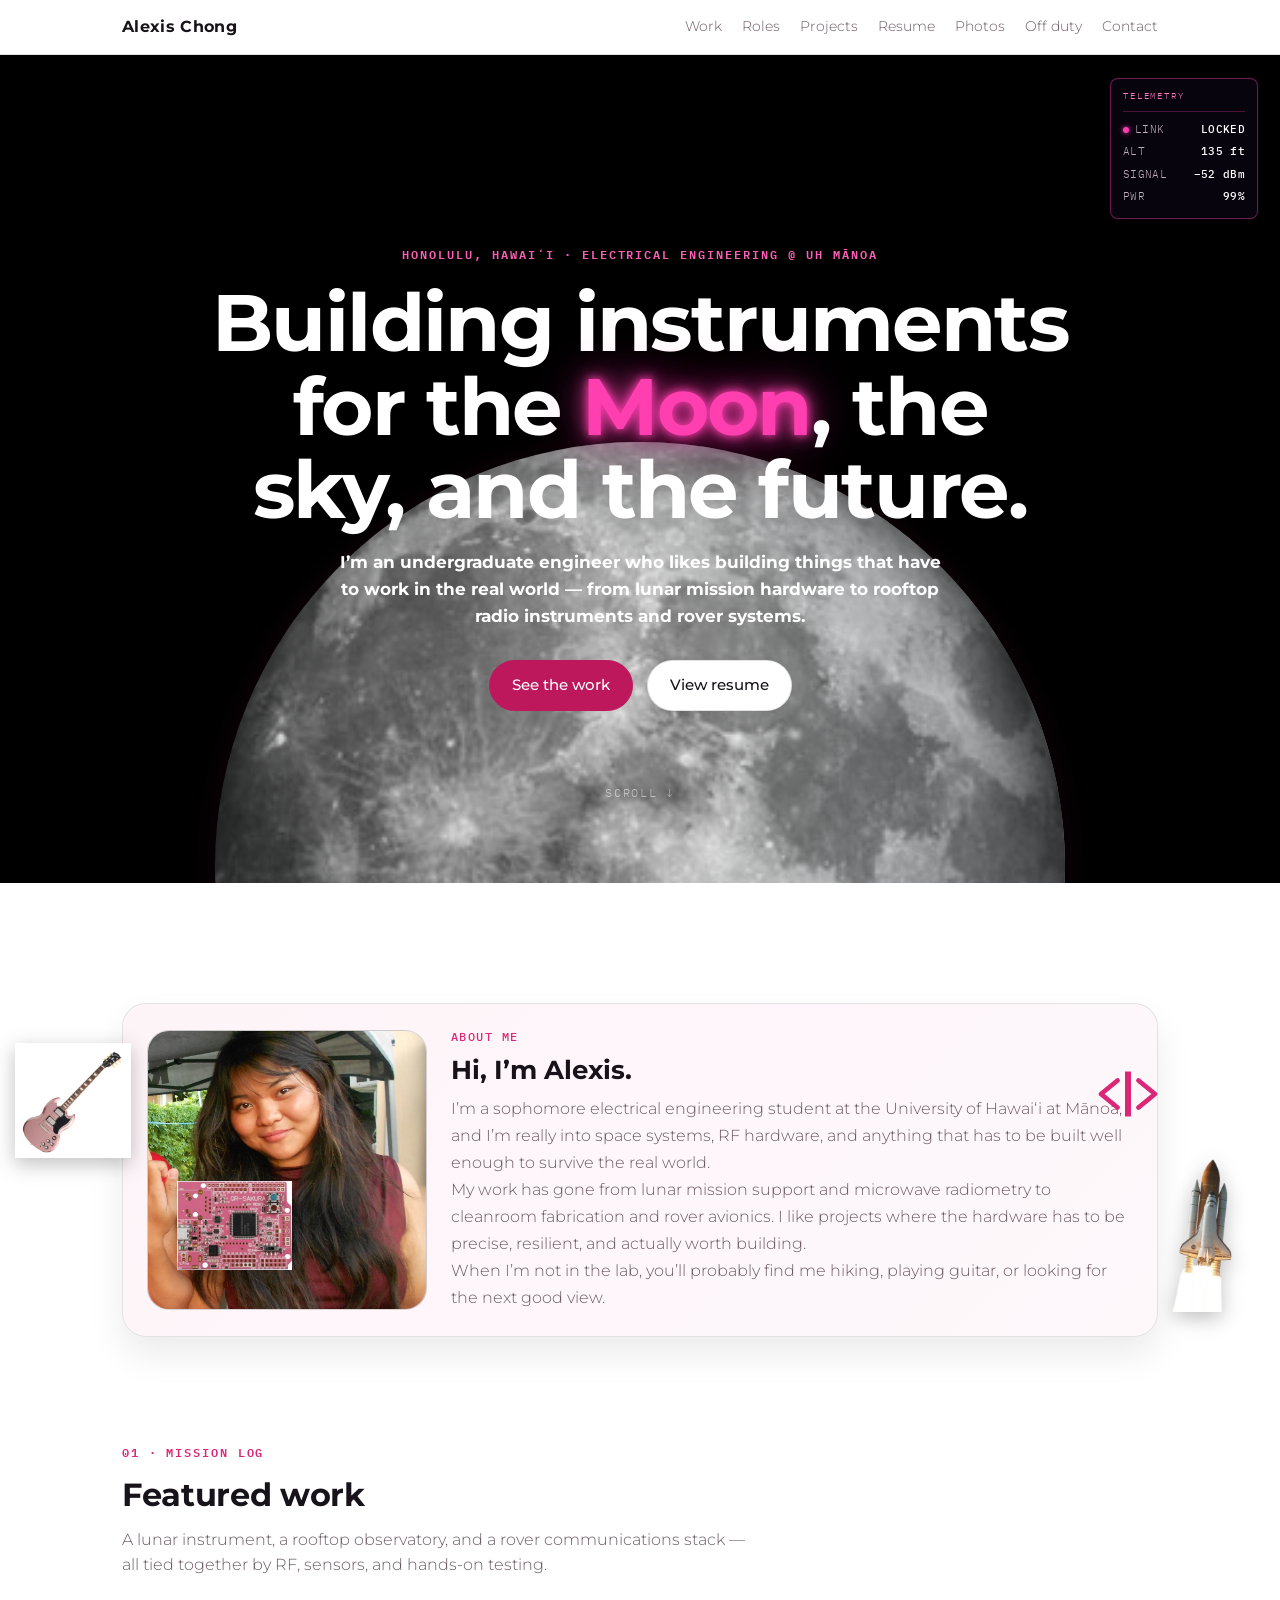
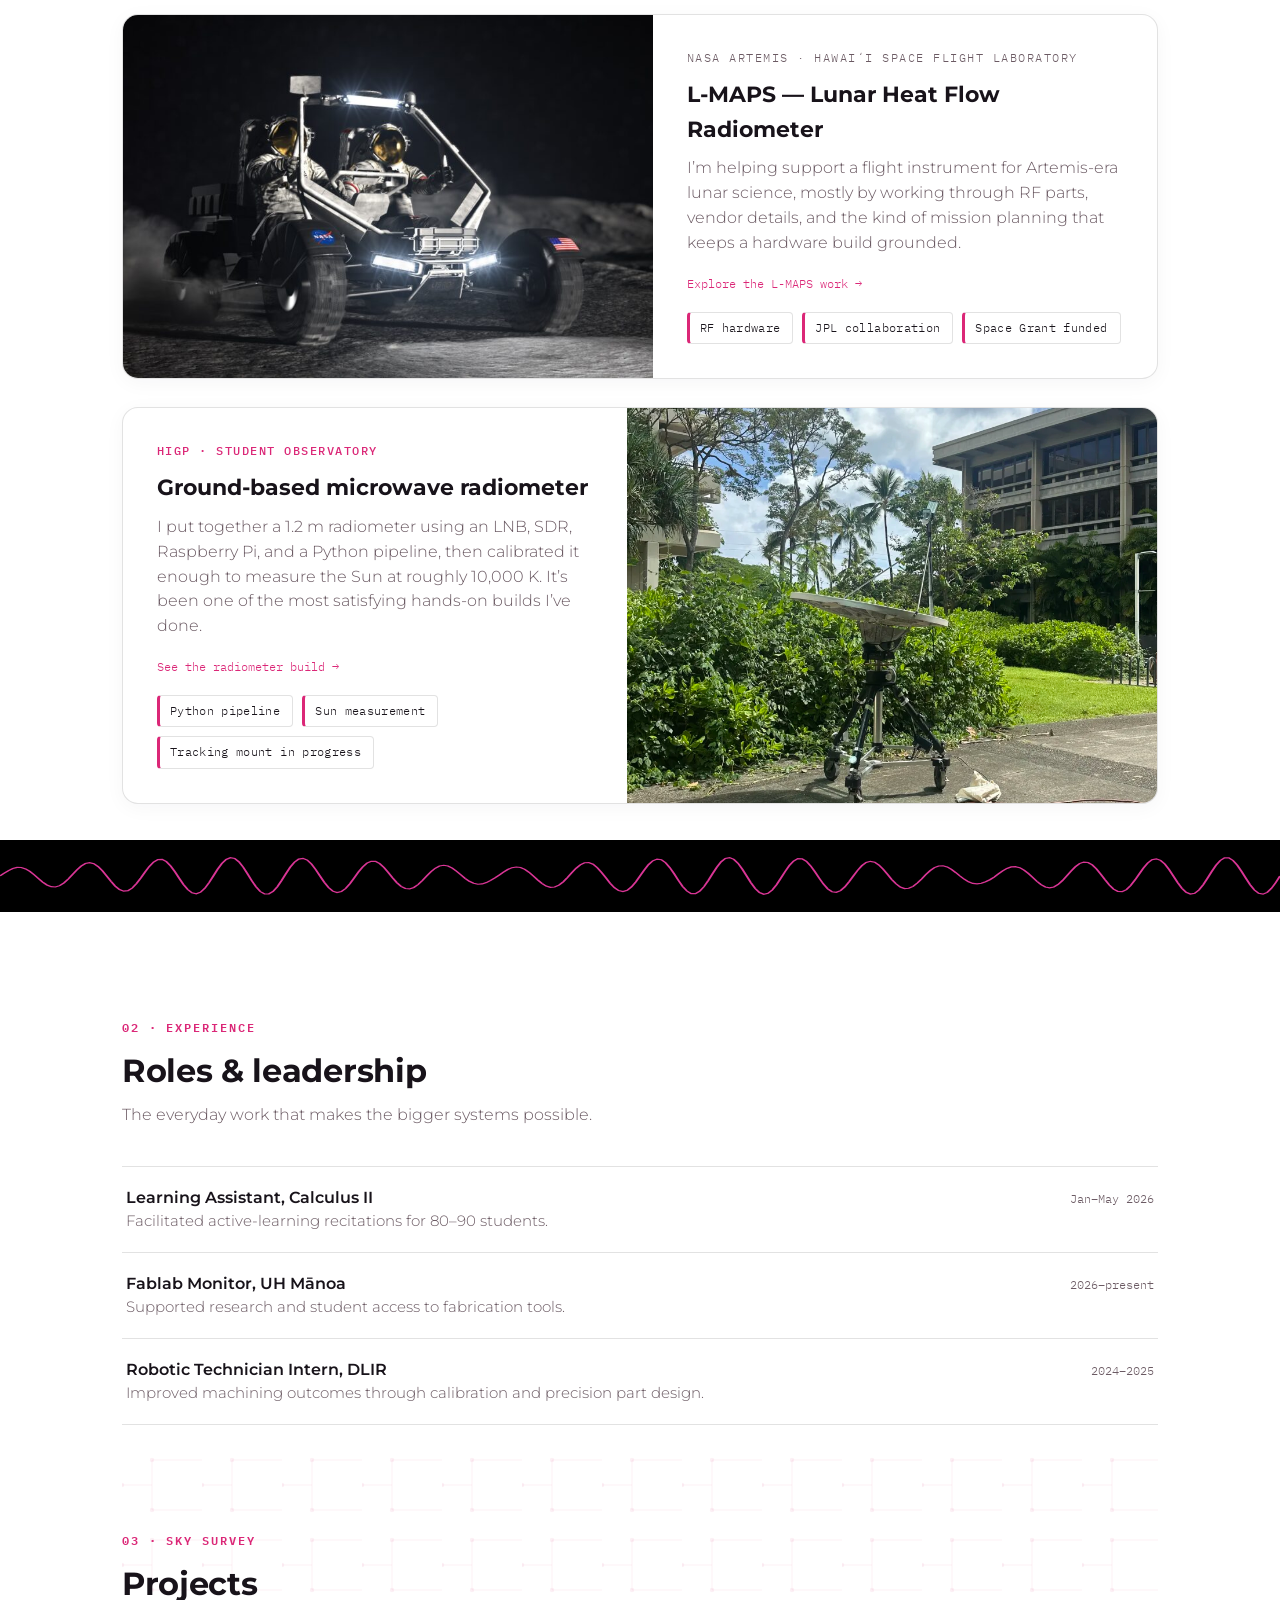
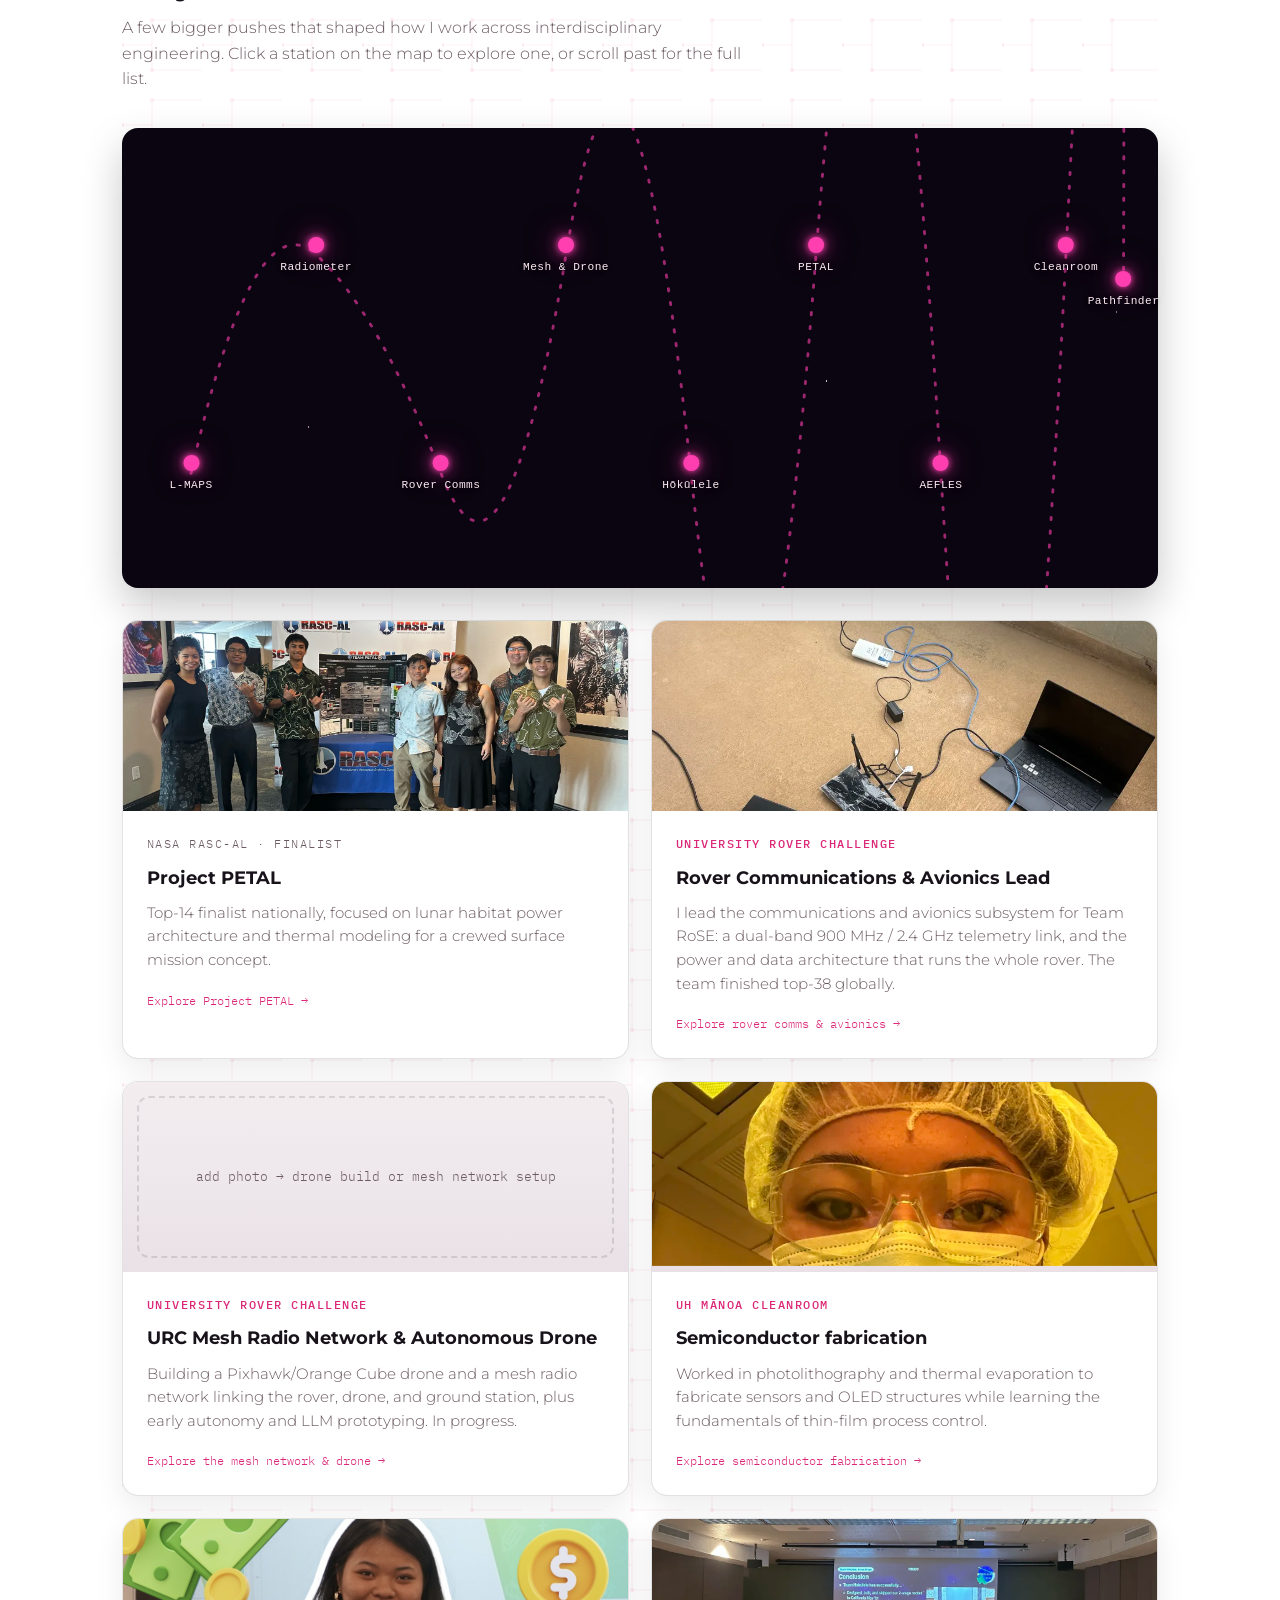
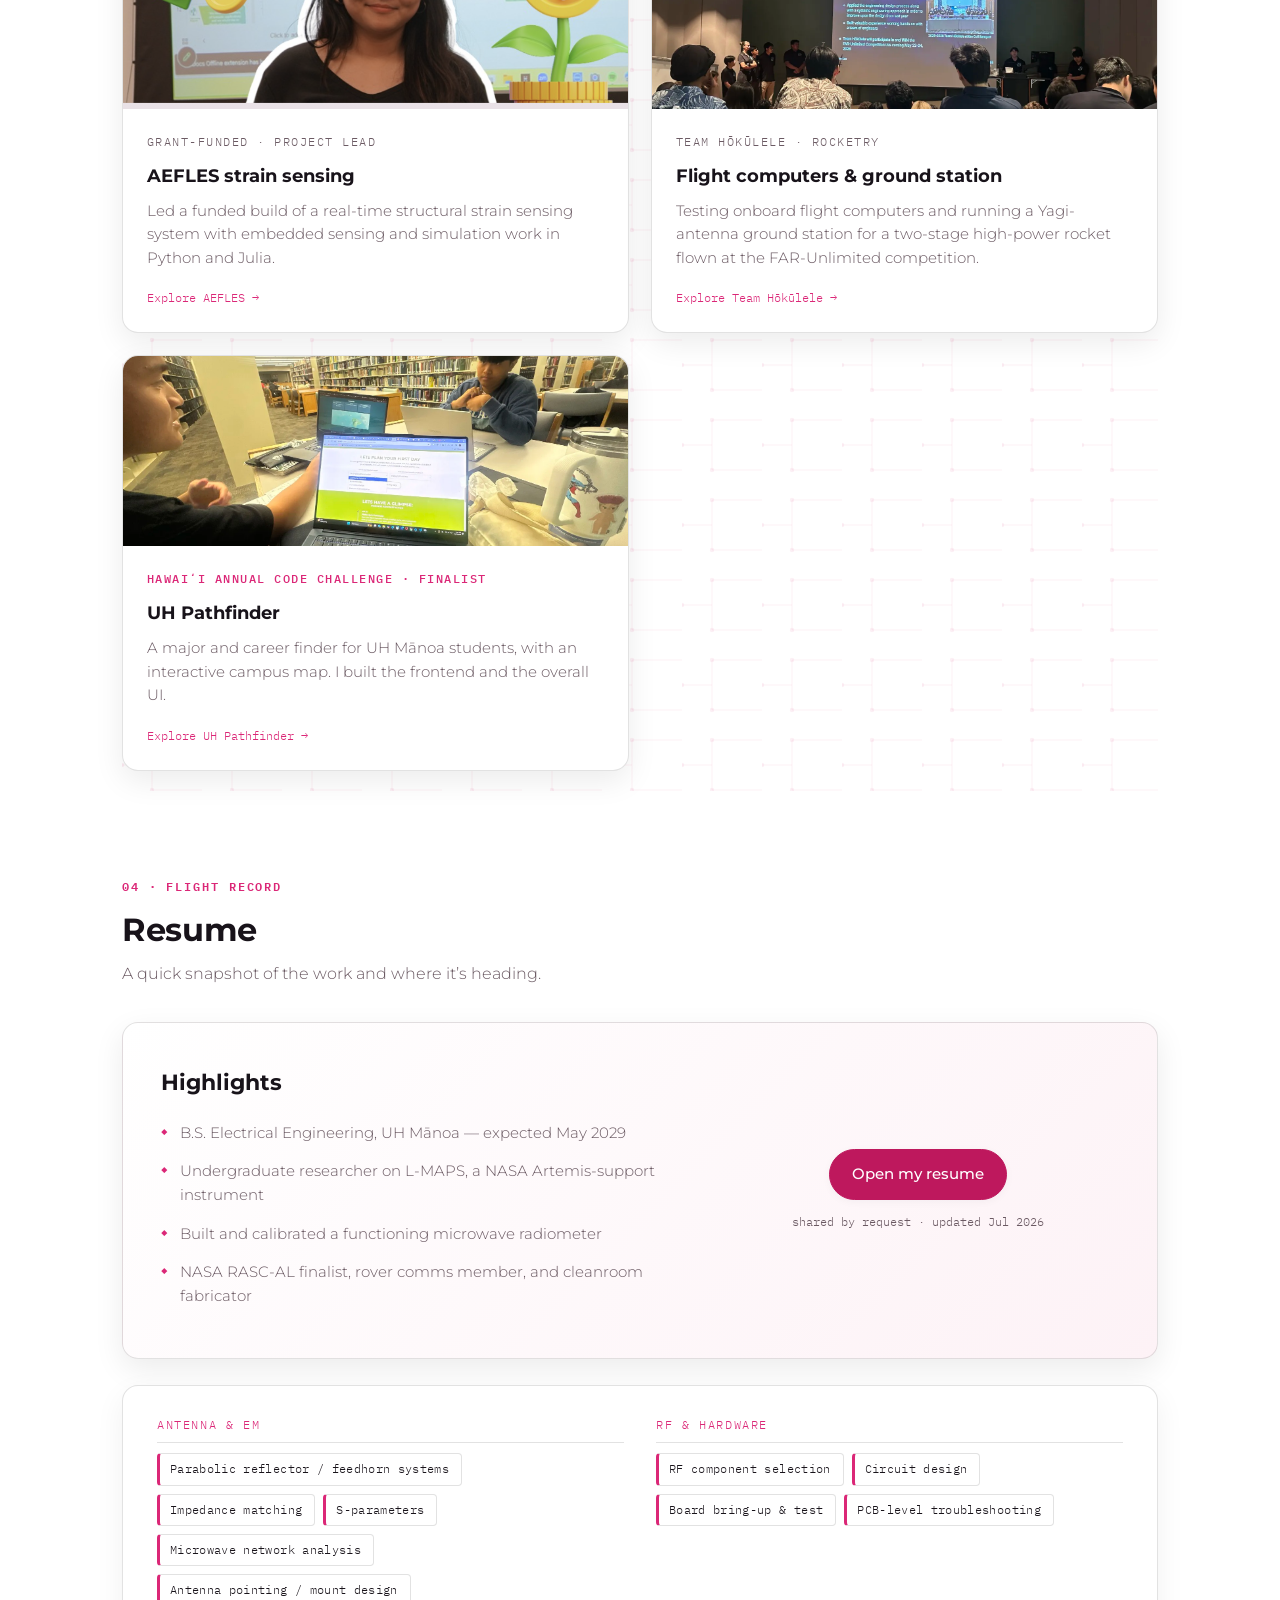
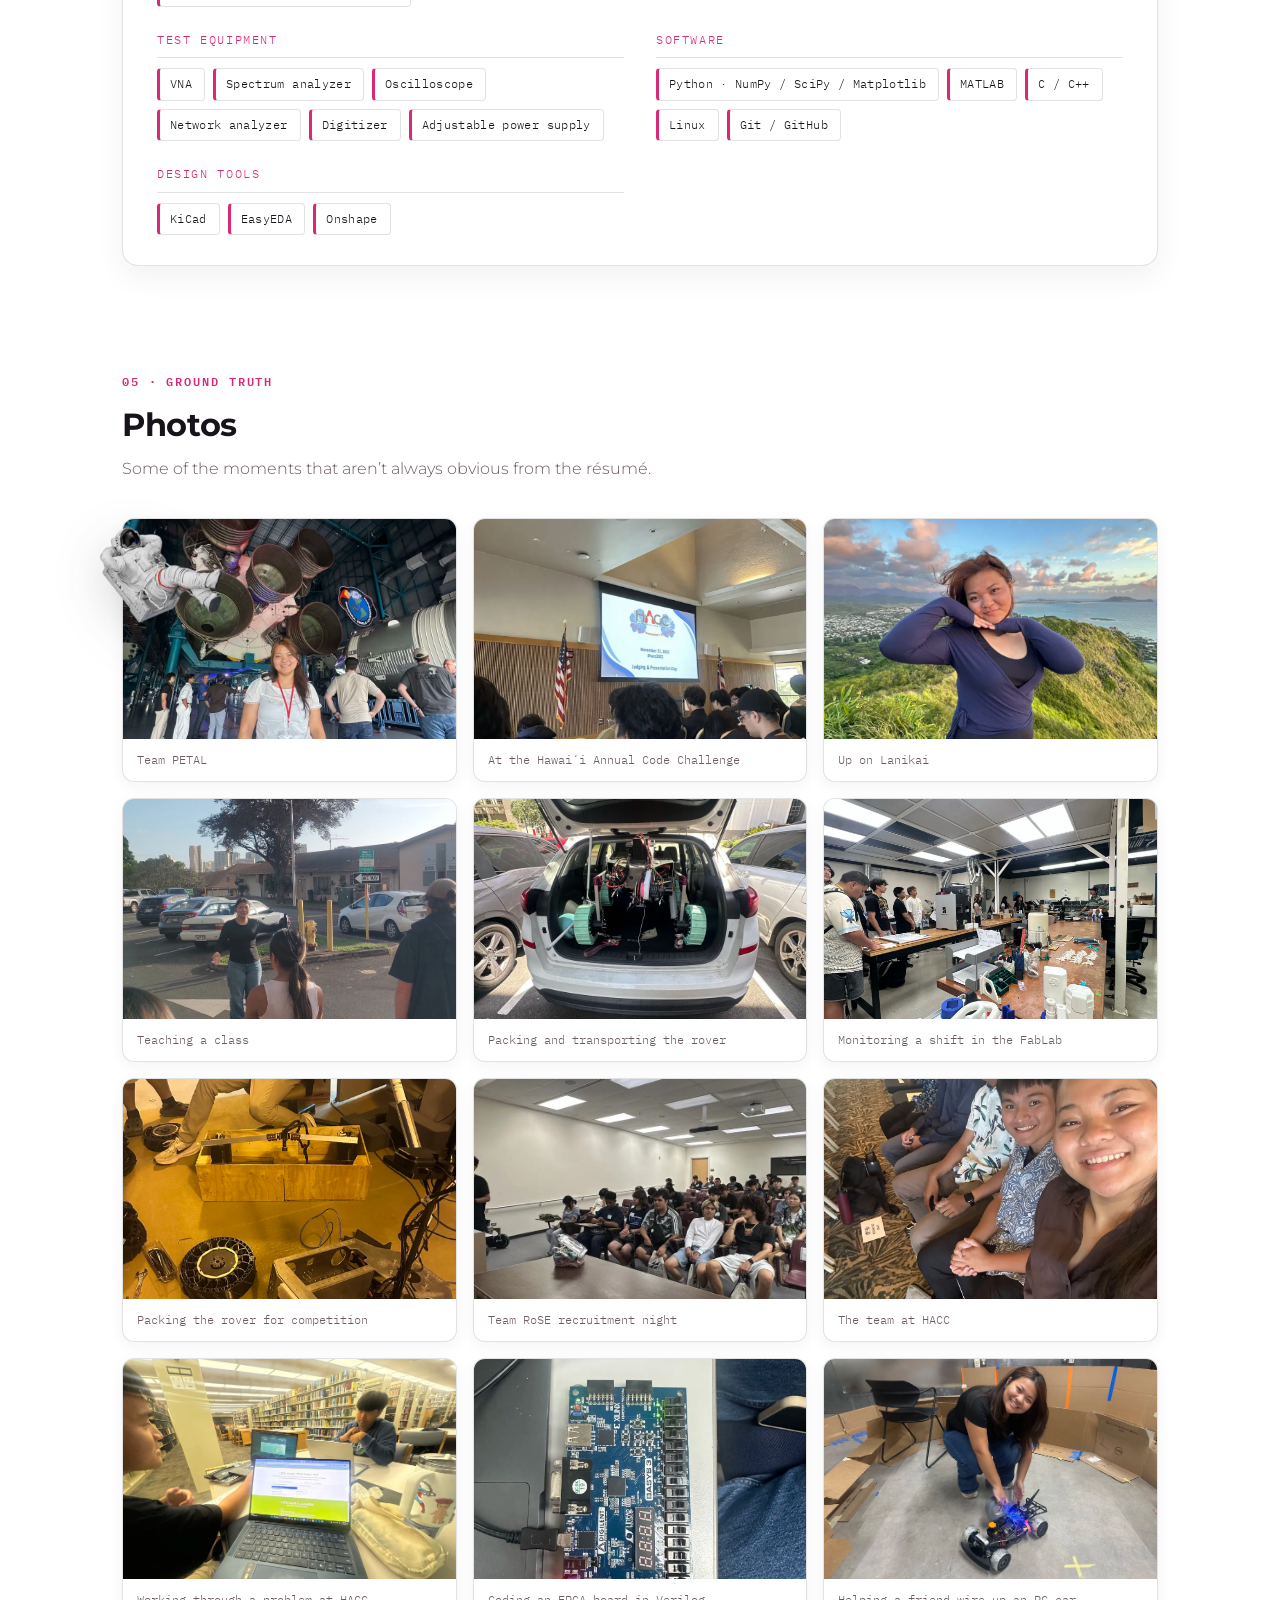
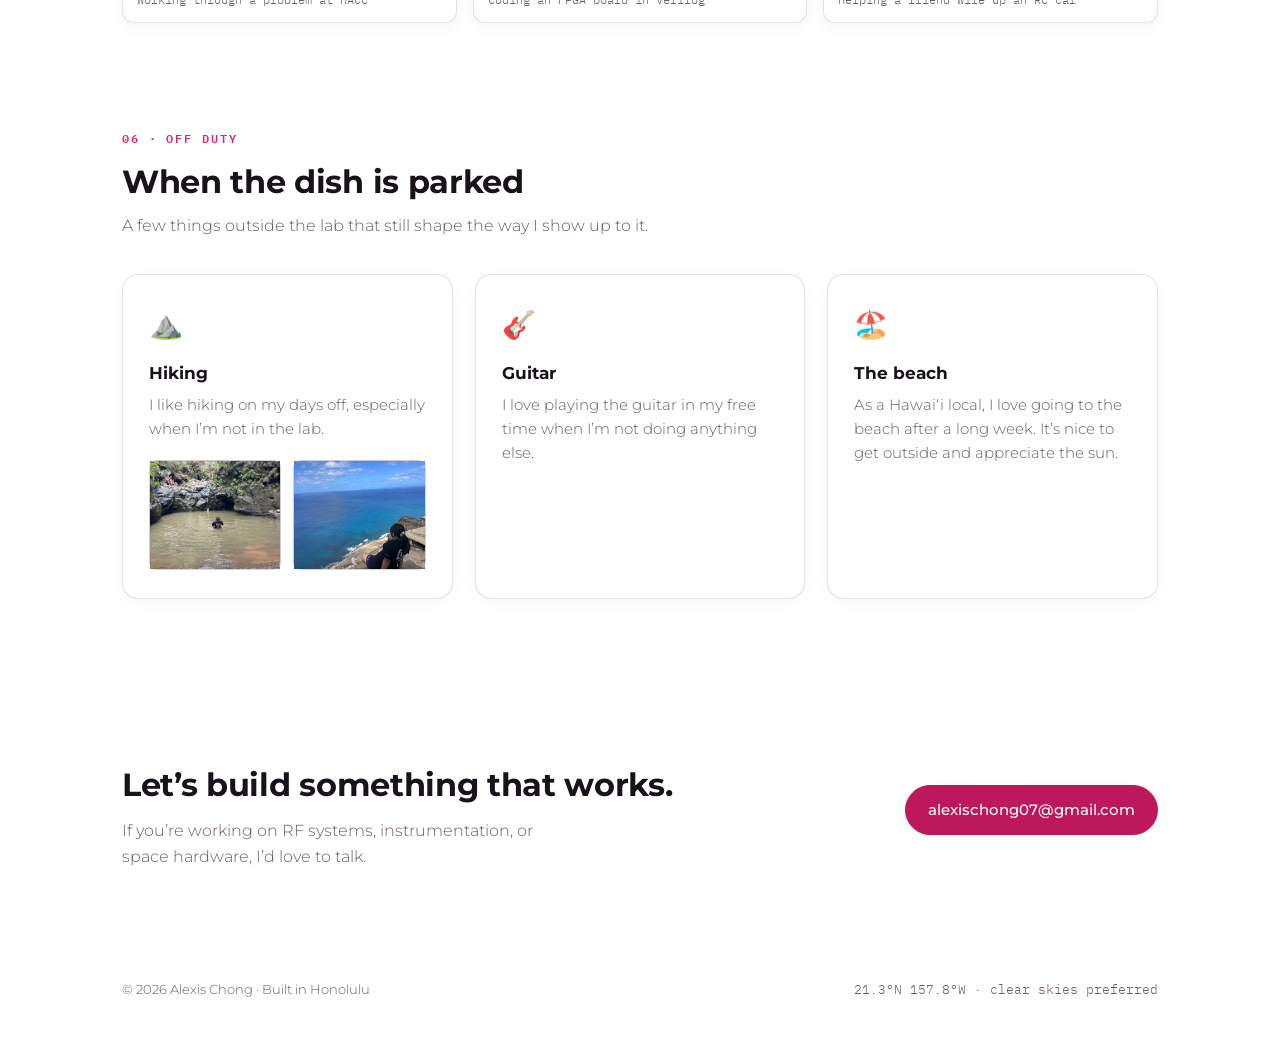
==== commit dcd11fb1: "Add URC mesh radio network & autonomous drone project New project page covering the drone build (Pix" ====
--- a/index.html
+++ b/index.html
@@ -305,7 +305,7 @@
     font-size:1.1rem;line-height:1;color:var(--dust);cursor:pointer;padding:4px;
   }
   .map-popup-close:hover{color:var(--moonlight)}
-  #node-lmaps{left:calc(7.78% + 40px);transform:translate(0,-100%)}
+  #node-lmaps{left:calc(6.67% + 40px);transform:translate(0,-100%)}
   #node-lmaps.below{transform:translate(0,0)}
   #node-pathfinder{left:auto;right:2%;transform:translate(0,-100%)}
   #node-pathfinder.below{transform:translate(0,0)}
@@ -561,92 +561,103 @@
     <div class="mission-map" id="missionMap">
       <div class="map-stars" aria-hidden="true"></div>
       <svg class="map-trail" viewBox="0 0 900 400" preserveAspectRatio="none" aria-hidden="true">
-        <path d="M70,300 Q130,60 190,110 T310,300 T430,110 T550,300 T670,110 T790,300 T860,130" />
+        <path d="M60,300 Q114.3,60 168.6,110 T277.1,300 T385.7,110 T494.3,300 T602.9,110 T711.4,300 T820.0,110 T870,140" />
       </svg>
 
-      <button type="button" class="map-node" style="left:7.78%;top:75%" data-target="node-lmaps" aria-expanded="false">
+      <button type="button" class="map-node" style="left:6.67%;top:75%" data-target="node-lmaps" aria-expanded="false">
         <span class="dot"></span>
         <span class="label">L-MAPS</span>
       </button>
-      <button type="button" class="map-node" style="left:21.11%;top:27.5%" data-target="node-radiometer" aria-expanded="false">
+      <button type="button" class="map-node" style="left:18.73%;top:27.5%" data-target="node-radiometer" aria-expanded="false">
         <span class="dot"></span>
         <span class="label">Radiometer</span>
       </button>
-      <button type="button" class="map-node" style="left:34.44%;top:75%" data-target="node-rover" aria-expanded="false">
+      <button type="button" class="map-node" style="left:30.79%;top:75%" data-target="node-rover" aria-expanded="false">
         <span class="dot"></span>
         <span class="label">Rover Comms</span>
       </button>
-      <button type="button" class="map-node" style="left:47.78%;top:27.5%" data-target="node-hokulele" aria-expanded="false">
+      <button type="button" class="map-node" style="left:42.86%;top:27.5%" data-target="node-drone" aria-expanded="false">
+        <span class="dot"></span>
+        <span class="label">Mesh &amp; Drone</span>
+      </button>
+      <button type="button" class="map-node" style="left:54.92%;top:75%" data-target="node-hokulele" aria-expanded="false">
         <span class="dot"></span>
         <span class="label">H&#333;k&#363;lele</span>
       </button>
-      <button type="button" class="map-node" style="left:61.11%;top:75%" data-target="node-petal" aria-expanded="false">
+      <button type="button" class="map-node" style="left:66.98%;top:27.5%" data-target="node-petal" aria-expanded="false">
         <span class="dot"></span>
         <span class="label">PETAL</span>
       </button>
-      <button type="button" class="map-node" style="left:74.44%;top:27.5%" data-target="node-aefles" aria-expanded="false">
+      <button type="button" class="map-node" style="left:79.05%;top:75%" data-target="node-aefles" aria-expanded="false">
         <span class="dot"></span>
         <span class="label">AEFLES</span>
       </button>
-      <button type="button" class="map-node" style="left:87.78%;top:75%" data-target="node-cleanroom" aria-expanded="false">
+      <button type="button" class="map-node" style="left:91.11%;top:27.5%" data-target="node-cleanroom" aria-expanded="false">
         <span class="dot"></span>
         <span class="label">Cleanroom</span>
       </button>
-      <button type="button" class="map-node" style="left:95.56%;top:32.5%" data-target="node-pathfinder" aria-expanded="false">
+      <button type="button" class="map-node" style="left:96.67%;top:35%" data-target="node-pathfinder" aria-expanded="false">
         <span class="dot"></span>
         <span class="label">Pathfinder</span>
       </button>
 
-      <div class="map-popup" id="node-lmaps" style="left:7.78%;top:75%">
+      <div class="map-popup" id="node-lmaps" style="left:6.67%;top:75%">
         <button type="button" class="map-popup-close" aria-label="Close">&times;</button>
         <div class="tag">NASA Artemis &middot; HSFL</div>
         <h3>L-MAPS</h3>
         <p>Supporting a lunar heat-flow radiometer for the Artemis Lunar Terrain Vehicle.</p>
         <a class="detail-link" href="l-maps.html">View project &rarr;</a>
       </div>
-      <div class="map-popup" id="node-radiometer" style="left:21.11%;top:27.5%">
+      <div class="map-popup" id="node-radiometer" style="left:18.73%;top:27.5%">
         <button type="button" class="map-popup-close" aria-label="Close">&times;</button>
         <div class="tag">HIGP &middot; Student observatory</div>
         <h3>Microwave radiometer</h3>
         <p>Built and calibrated a 1.2&nbsp;m radiometer, measured the Sun at roughly 10,000&nbsp;K.</p>
         <a class="detail-link" href="microwave-radiometer.html">View project &rarr;</a>
       </div>
-      <div class="map-popup" id="node-rover" style="left:34.44%;top:75%">
+      <div class="map-popup" id="node-rover" style="left:30.79%;top:75%">
         <button type="button" class="map-popup-close" aria-label="Close">&times;</button>
         <div class="tag">University Rover Challenge</div>
         <h3>Rover Comms &amp; Avionics</h3>
         <p>Dual-band telemetry and the power/data architecture for Team RoSE's rover.</p>
         <a class="detail-link" href="rover-comms-avionics.html">View project &rarr;</a>
       </div>
-      <div class="map-popup" id="node-hokulele" style="left:47.78%;top:27.5%">
+      <div class="map-popup" id="node-drone" style="left:42.86%;top:27.5%">
+        <button type="button" class="map-popup-close" aria-label="Close">&times;</button>
+        <div class="tag">University Rover Challenge</div>
+        <h3>Mesh Network &amp; Drone</h3>
+        <p>A Pixhawk/Orange Cube drone and a mesh radio network for the rover, drone, and ground station.</p>
+        <a class="detail-link" href="urc-mesh-drone.html">View project &rarr;</a>
+      </div>
+      <div class="map-popup" id="node-hokulele" style="left:54.92%;top:75%">
         <button type="button" class="map-popup-close" aria-label="Close">&times;</button>
         <div class="tag">Rocketry &middot; Finalist</div>
         <h3>Team H&#333;k&#363;lele</h3>
         <p>Flight computer testing and a Yagi-antenna ground station for a 2-stage rocket.</p>
         <a class="detail-link" href="team-hokulele.html">View project &rarr;</a>
       </div>
-      <div class="map-popup" id="node-petal" style="left:61.11%;top:75%">
+      <div class="map-popup" id="node-petal" style="left:66.98%;top:27.5%">
         <button type="button" class="map-popup-close" aria-label="Close">&times;</button>
         <div class="tag">NASA RASC-AL &middot; Finalist</div>
         <h3>Project PETAL</h3>
         <p>Lunar habitat power architecture and thermal modeling for a crewed surface mission.</p>
         <a class="detail-link" href="project-petal.html">View project &rarr;</a>
       </div>
-      <div class="map-popup" id="node-aefles" style="left:74.44%;top:27.5%">
+      <div class="map-popup" id="node-aefles" style="left:79.05%;top:75%">
         <button type="button" class="map-popup-close" aria-label="Close">&times;</button>
         <div class="tag">Grant-funded &middot; Project lead</div>
         <h3>AEFLES</h3>
         <p>A real-time structural strain sensing system with embedded sensors and simulation.</p>
         <a class="detail-link" href="aefles-strain-sensing.html">View project &rarr;</a>
       </div>
-      <div class="map-popup" id="node-cleanroom" style="left:87.78%;top:75%">
+      <div class="map-popup" id="node-cleanroom" style="left:91.11%;top:27.5%">
         <button type="button" class="map-popup-close" aria-label="Close">&times;</button>
         <div class="tag">UH M&#257;noa cleanroom</div>
         <h3>Semiconductor fabrication</h3>
         <p>Photolithography and thermal evaporation, fabricating sensors and OLED structures.</p>
         <a class="detail-link" href="semiconductor-fabrication.html">View project &rarr;</a>
       </div>
-      <div class="map-popup" id="node-pathfinder" style="left:95.56%;top:32.5%">
+      <div class="map-popup" id="node-pathfinder" style="left:96.67%;top:35%">
         <button type="button" class="map-popup-close" aria-label="Close">&times;</button>
         <div class="tag">HACC &middot; Finalist</div>
         <h3>UH Pathfinder</h3>
@@ -677,6 +688,16 @@
           <h3>Rover Communications &amp; Avionics Lead</h3>
           <p>I lead the communications and avionics subsystem for Team RoSE: a dual-band 900&nbsp;MHz / 2.4&nbsp;GHz telemetry link, and the power and data architecture that runs the whole rover. The team finished top-38 globally.</p>
           <a class="detail-link" href="rover-comms-avionics.html">Explore rover comms &amp; avionics &rarr;</a>
+        </div>
+      </article>
+
+      <article class="cardp">
+        <figure class="shot empty" data-need="add photo &rarr; drone build or mesh network setup"></figure>
+        <div class="feat-body">
+          <div class="tag cold">University Rover Challenge</div>
+          <h3>URC Mesh Radio Network &amp; Autonomous Drone</h3>
+          <p>Building a Pixhawk/Orange Cube drone and a mesh radio network linking the rover, drone, and ground station, plus early autonomy and LLM prototyping. In progress.</p>
+          <a class="detail-link" href="urc-mesh-drone.html">Explore the mesh network &amp; drone &rarr;</a>
         </div>
       </article>
 
@@ -918,7 +939,7 @@
     var map = document.getElementById('missionMap');
     if (!map) return;
     var nodes = map.querySelectorAll('.map-node');
-    var belowIds = ['node-radiometer','node-hokulele','node-aefles','node-pathfinder'];
+    var belowIds = ['node-radiometer','node-drone','node-petal','node-cleanroom','node-pathfinder'];
 
     function closeAll(except){
       nodes.forEach(function(n){
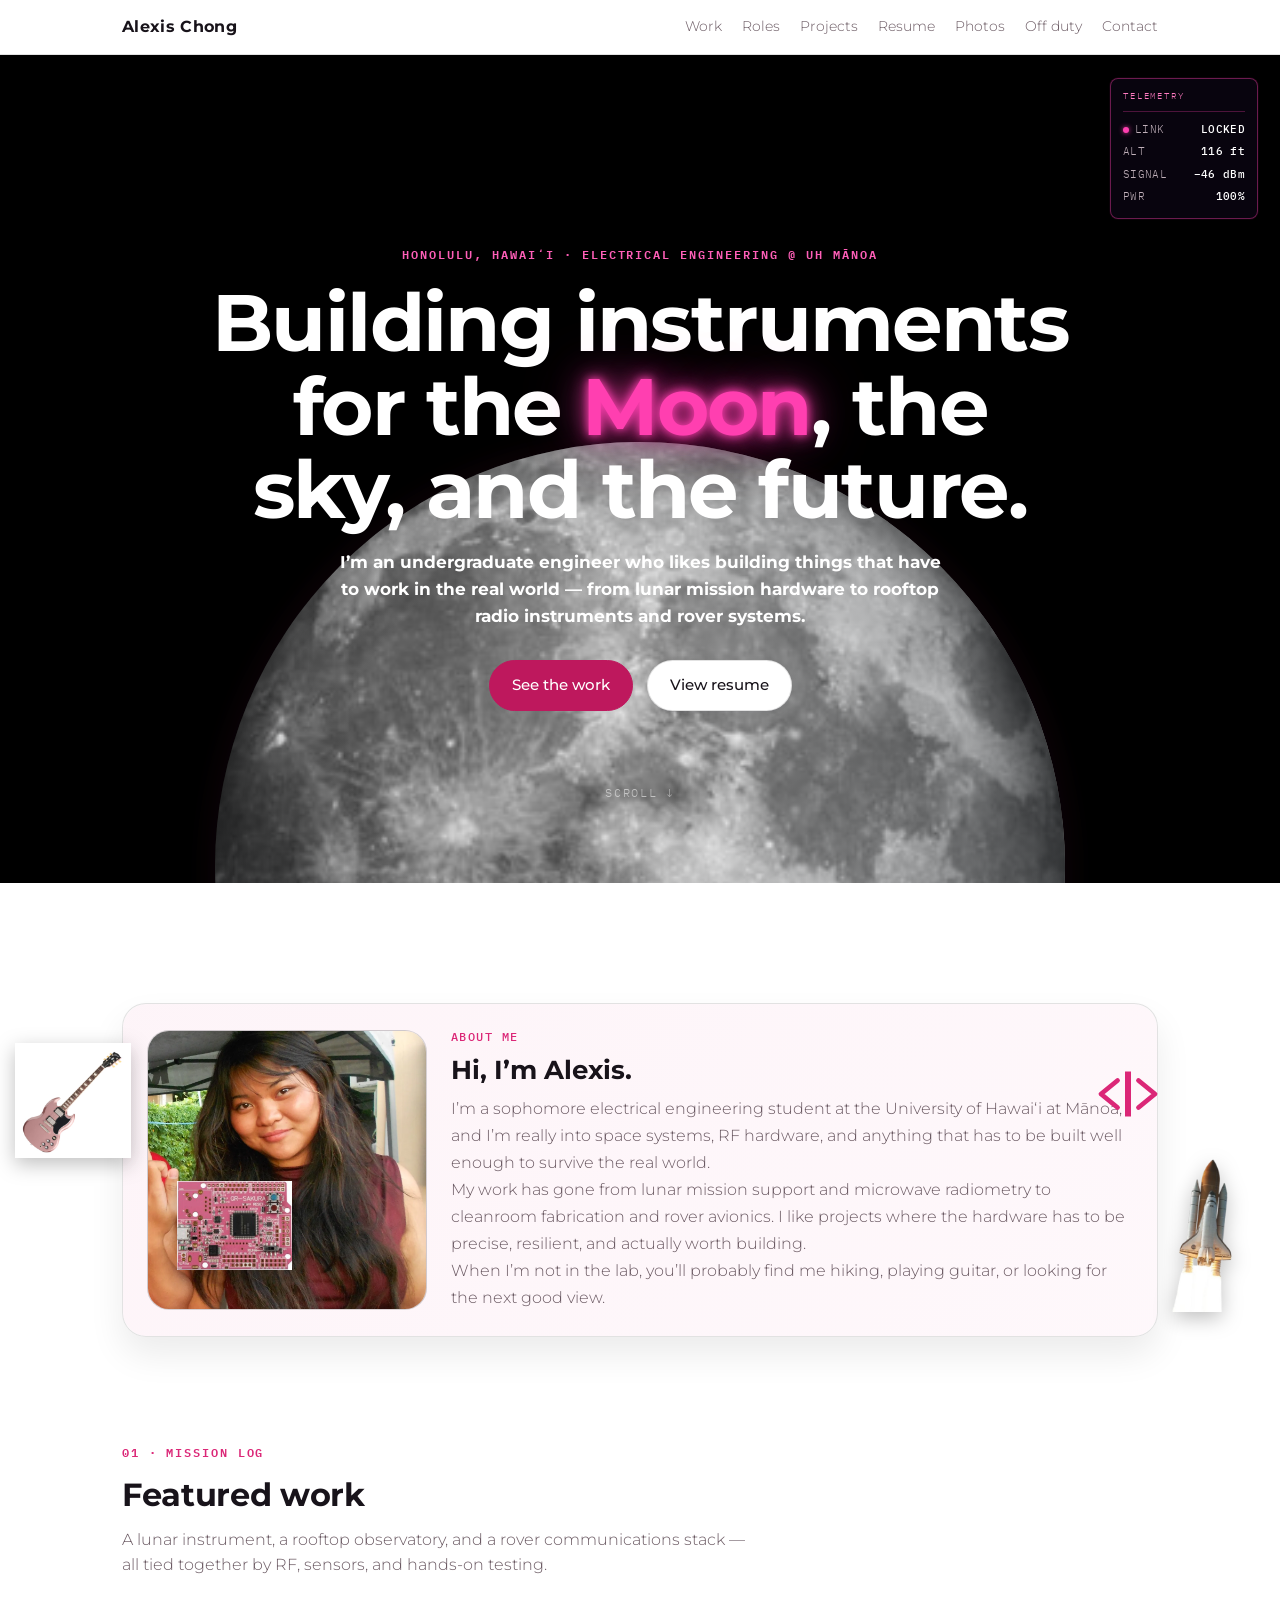
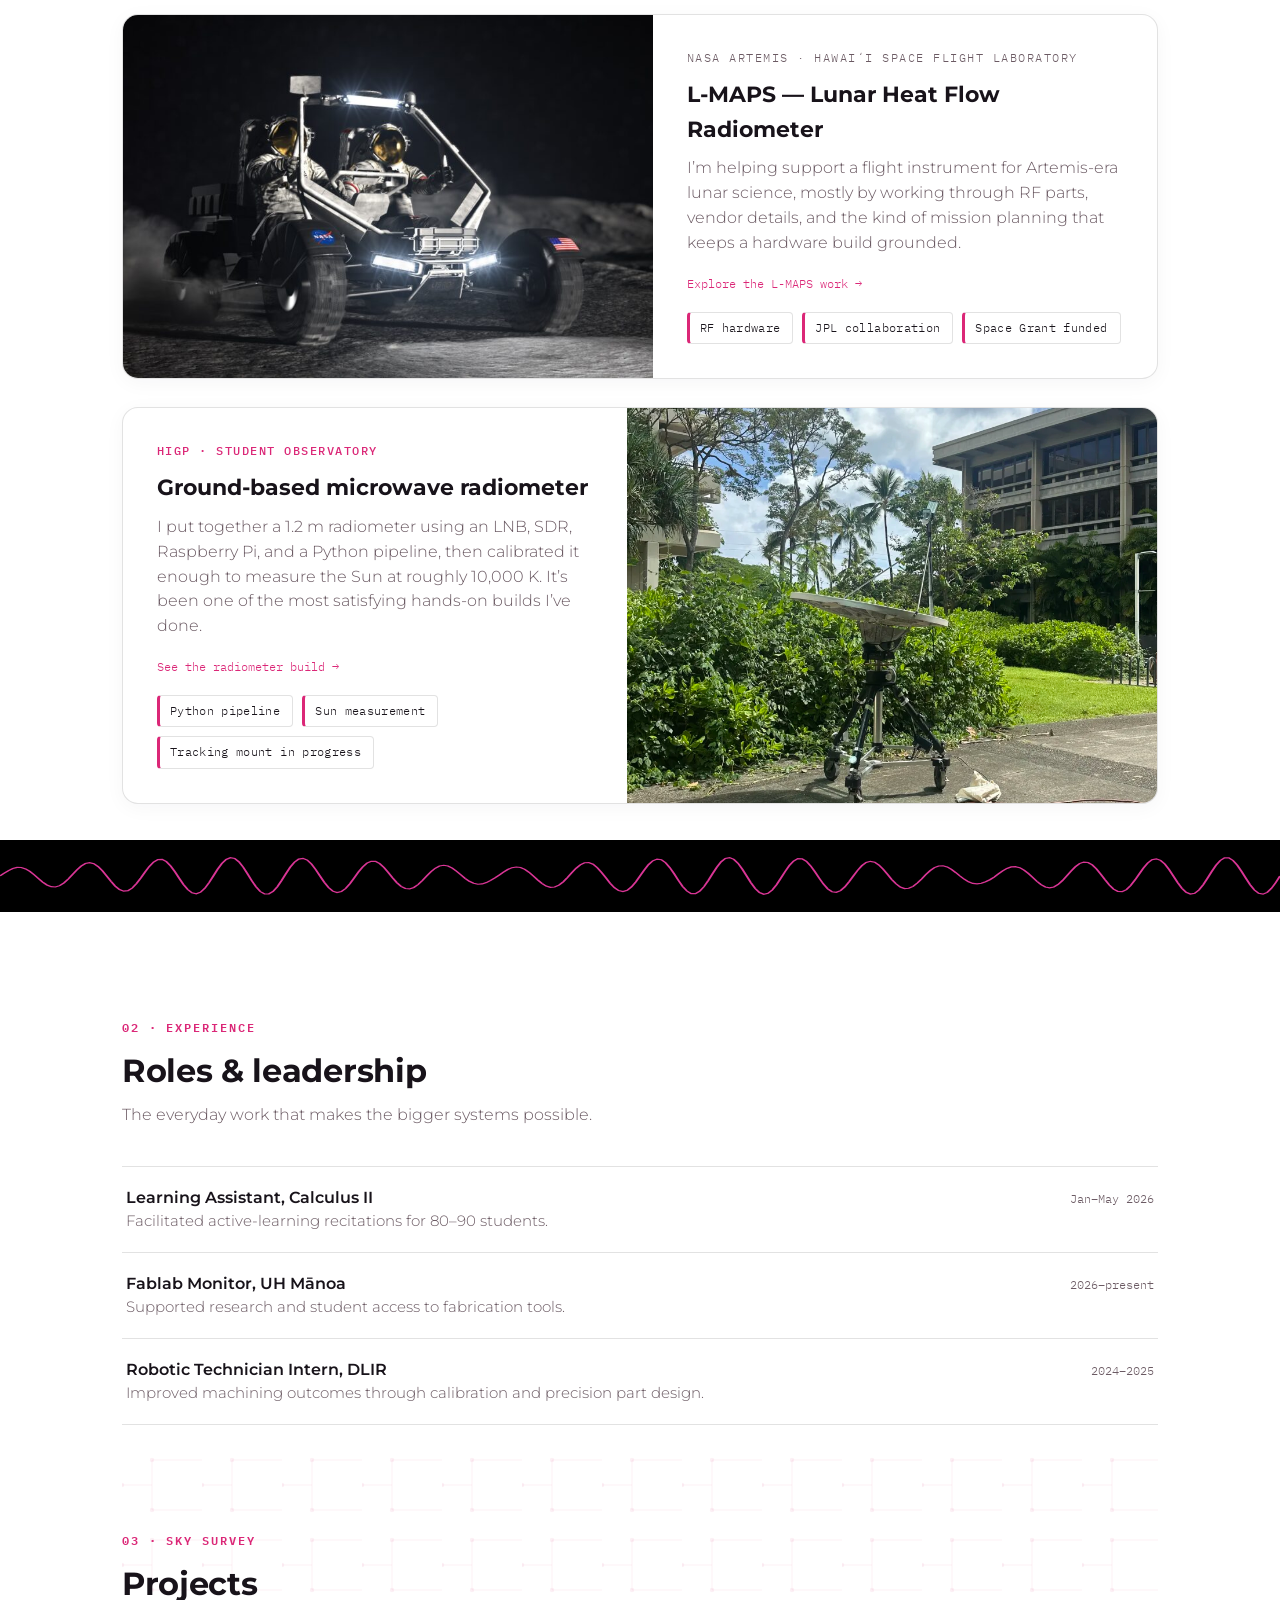
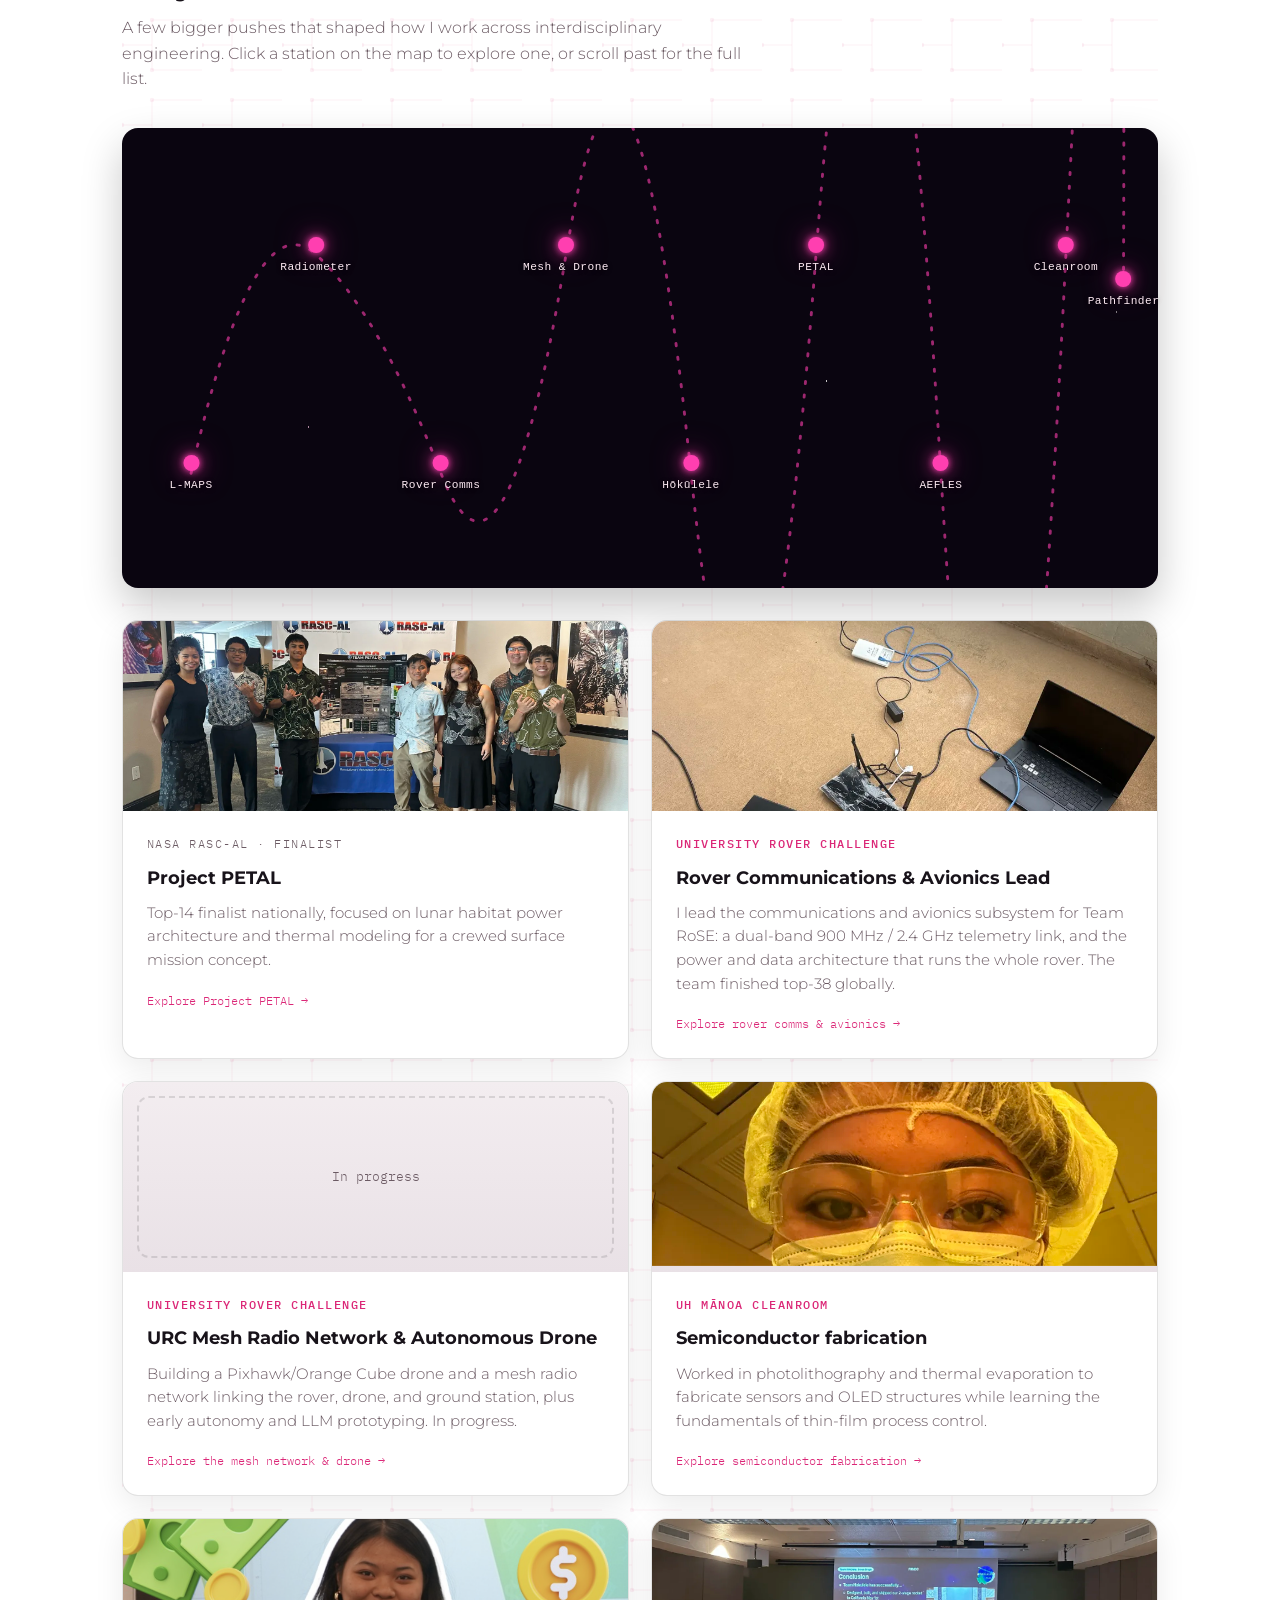
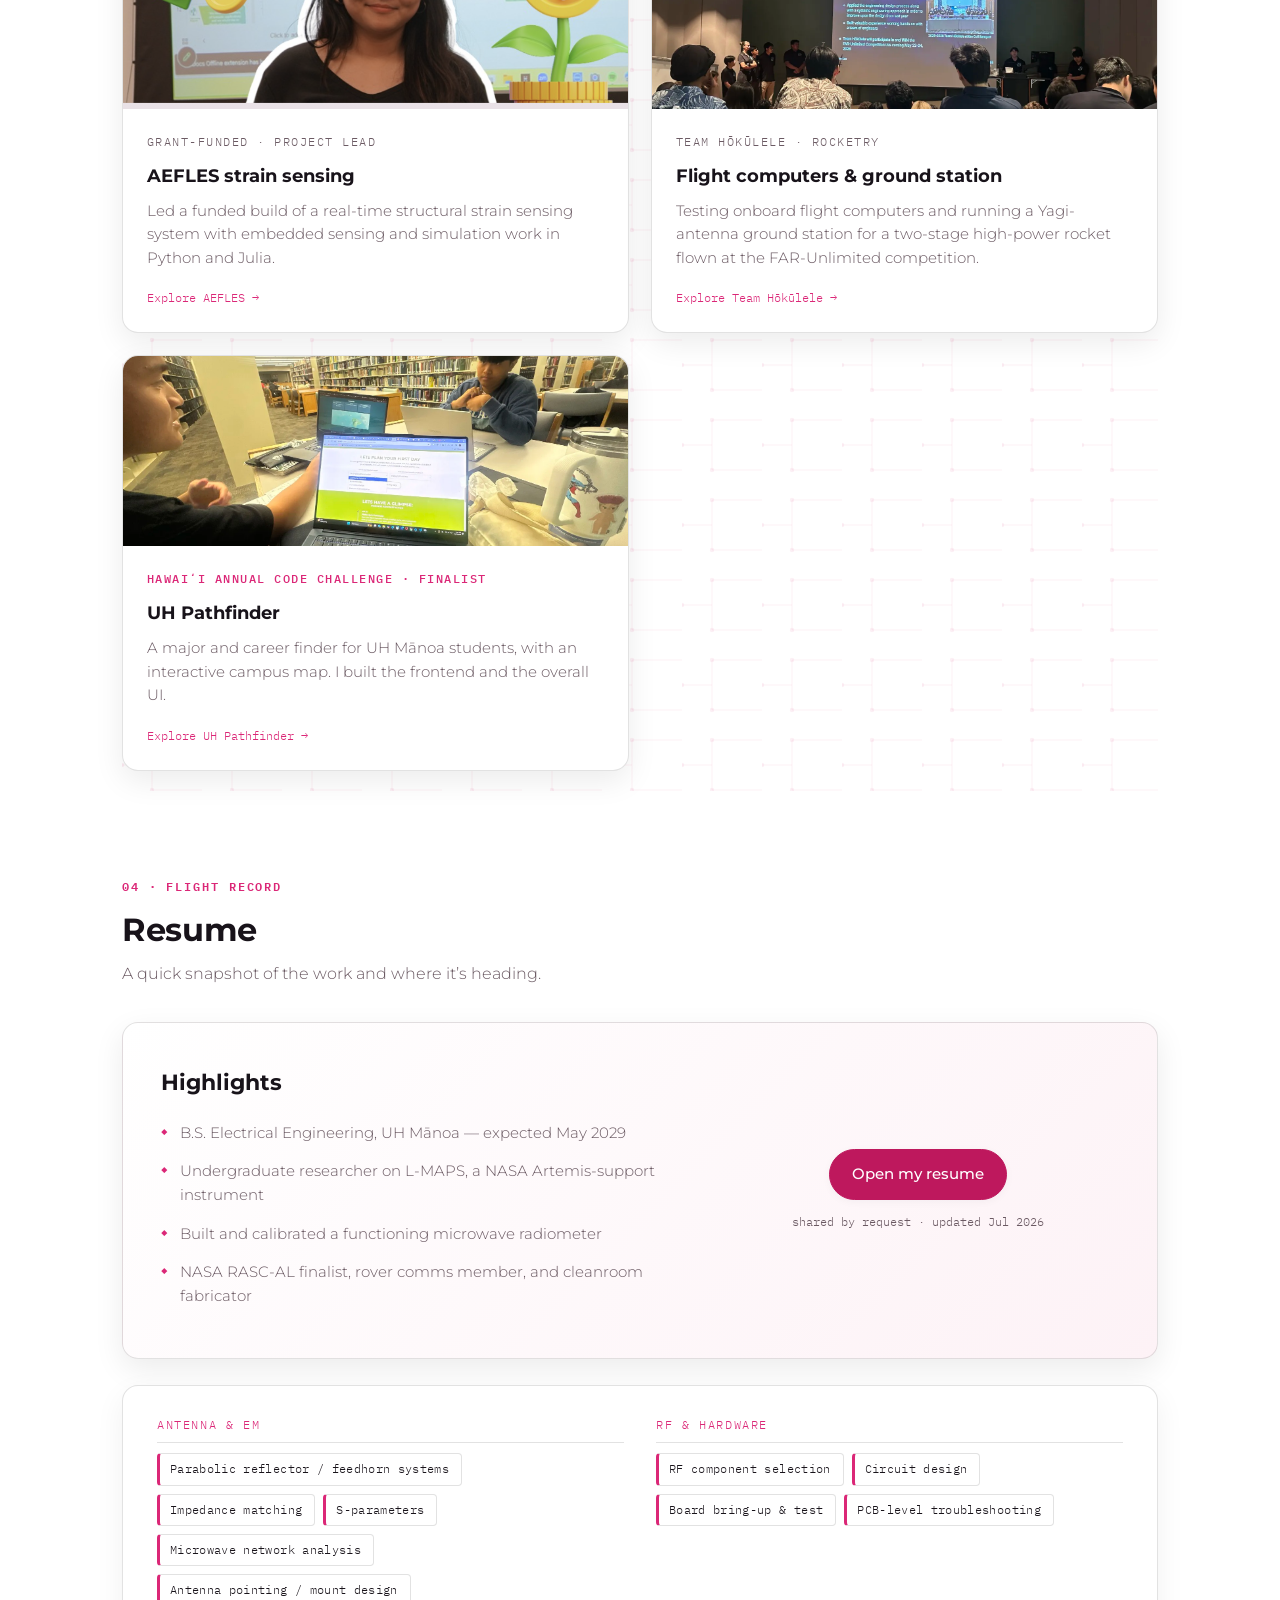
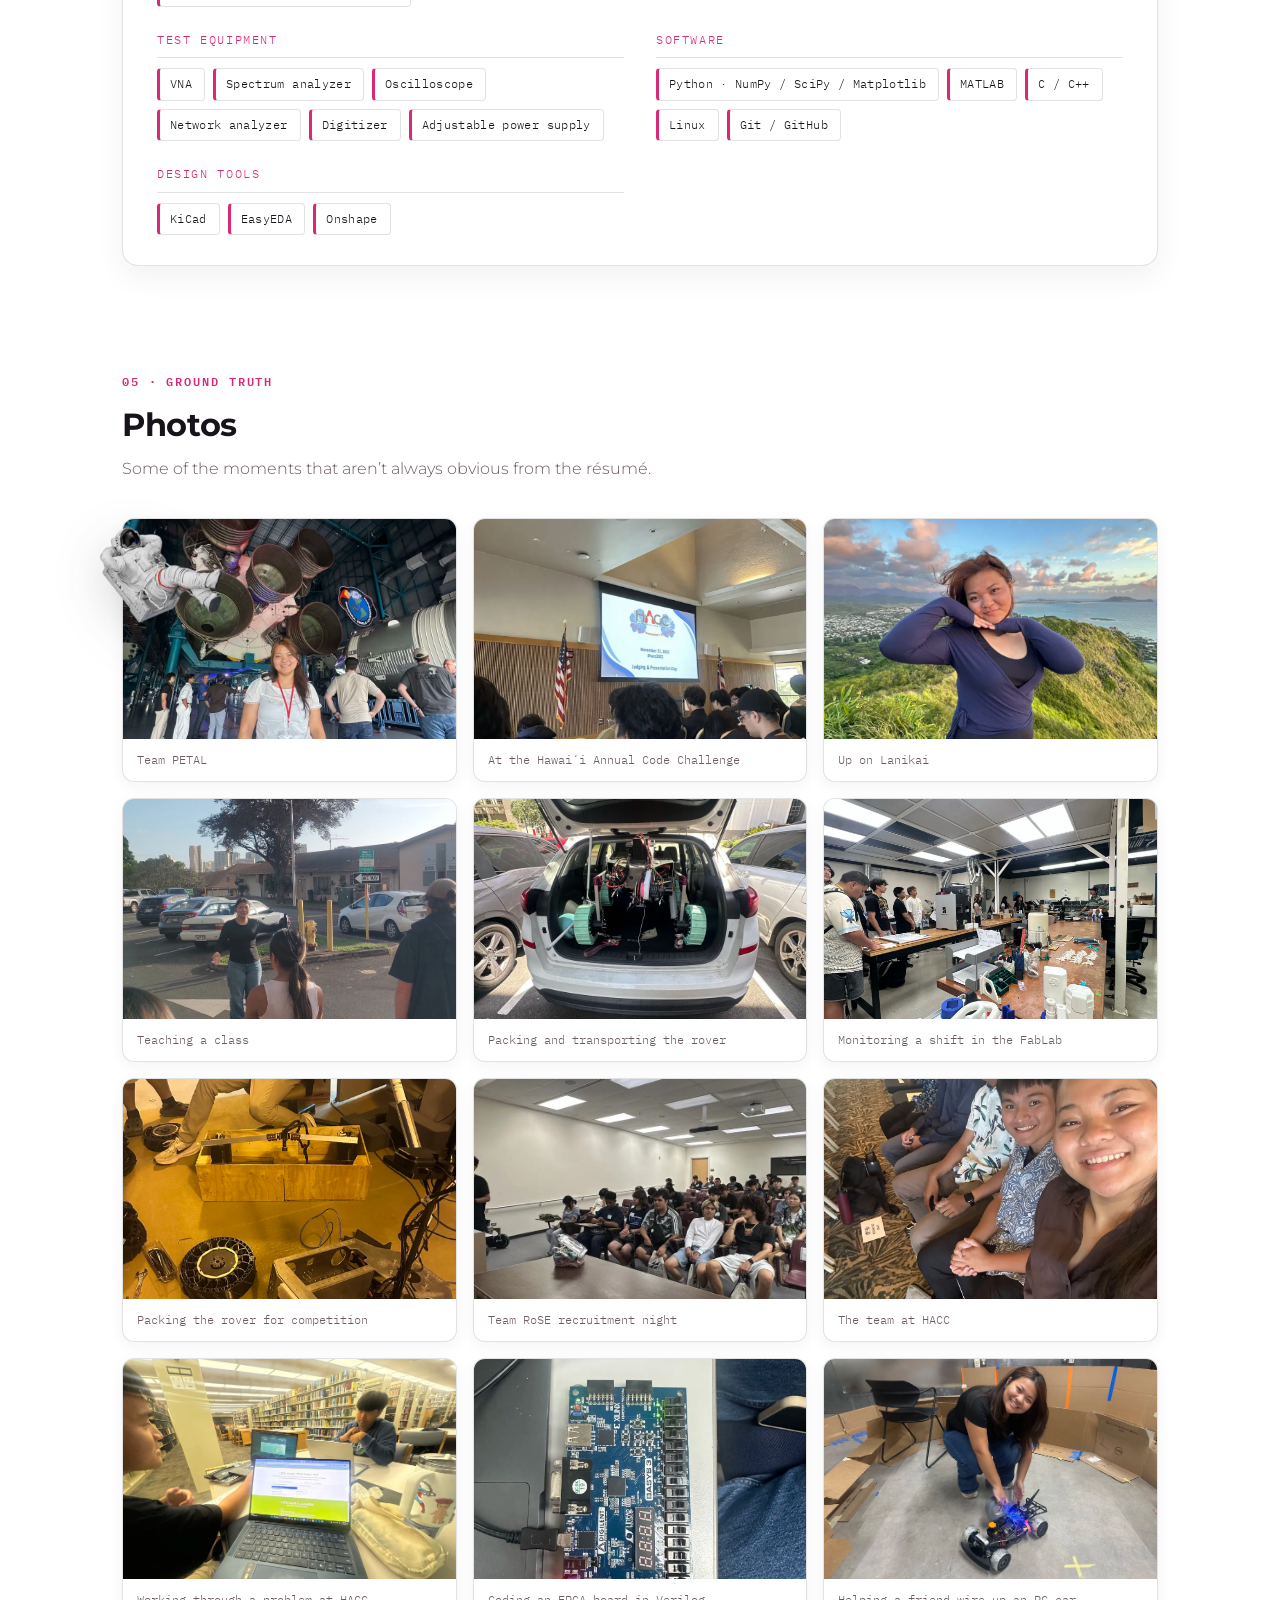
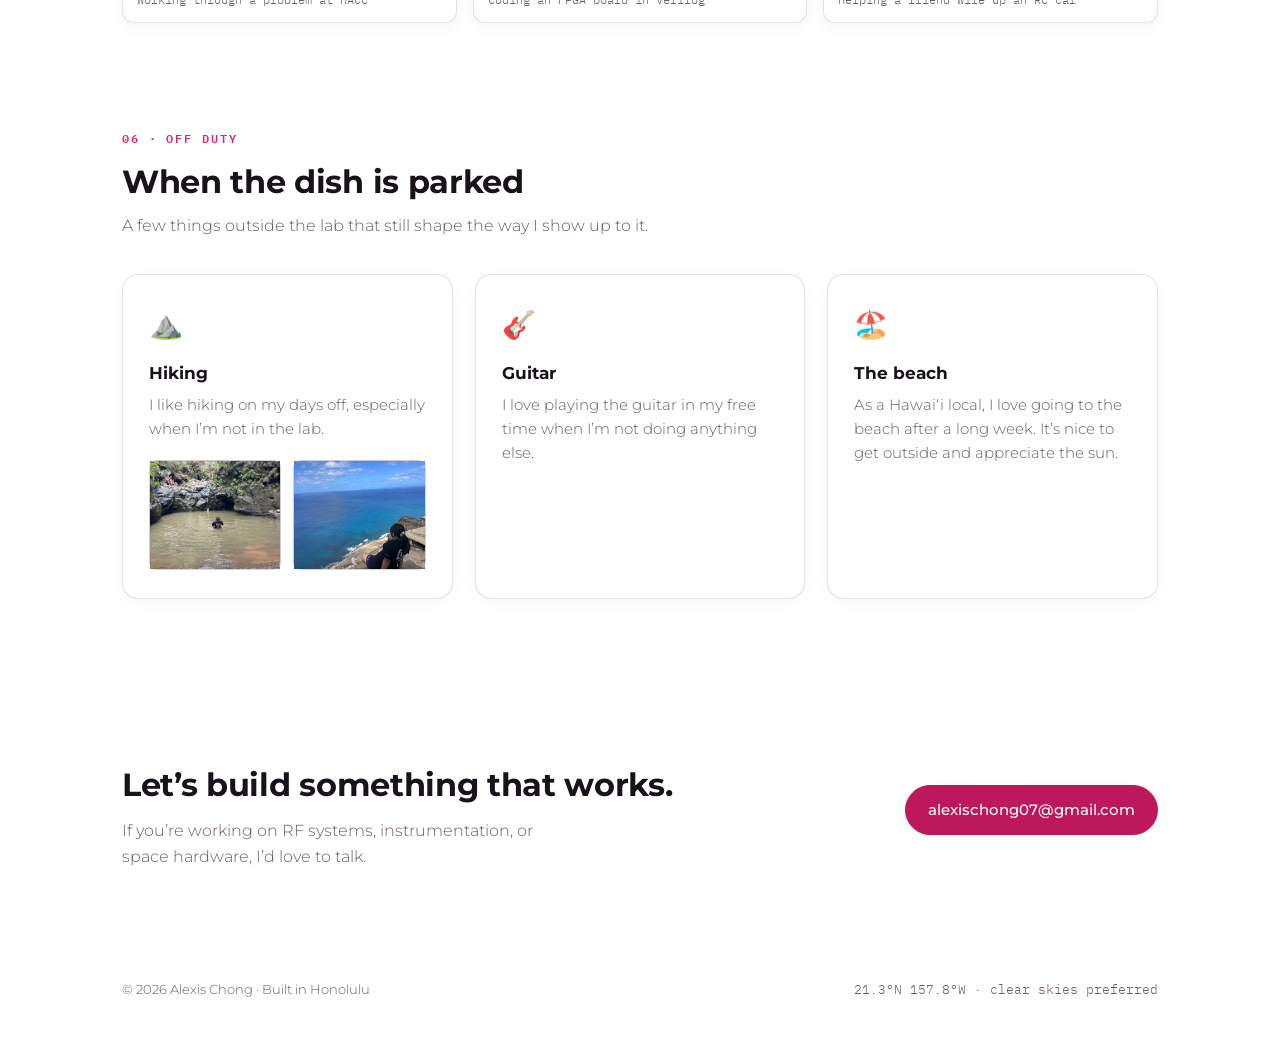
==== commit af357ebd: "Simplify the mesh/drone card placeholder to "In progress" Co-Authored-By: Claude Sonnet 5 <noreply@a" ====
--- a/index.html
+++ b/index.html
@@ -692,7 +692,7 @@
       </article>
 
       <article class="cardp">
-        <figure class="shot empty" data-need="add photo &rarr; drone build or mesh network setup"></figure>
+        <figure class="shot empty" data-need="In progress"></figure>
         <div class="feat-body">
           <div class="tag cold">University Rover Challenge</div>
           <h3>URC Mesh Radio Network &amp; Autonomous Drone</h3>
